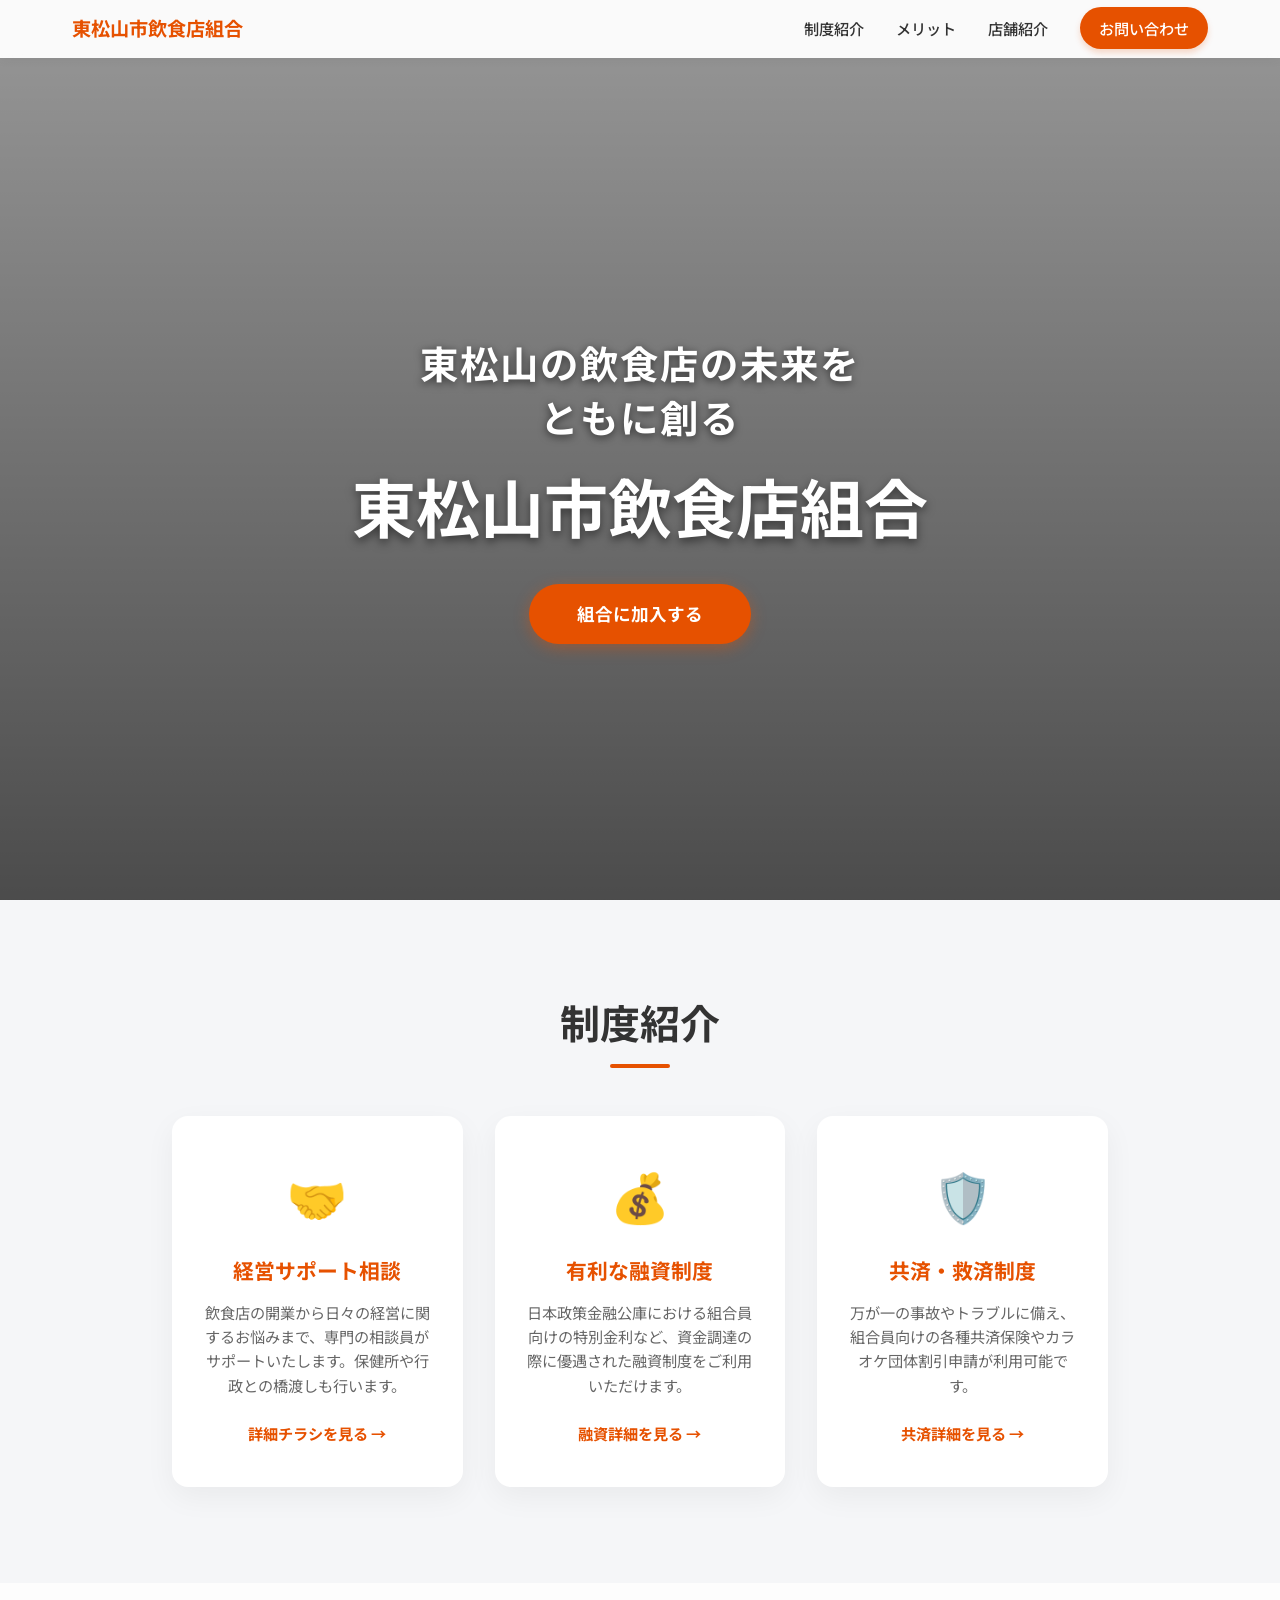
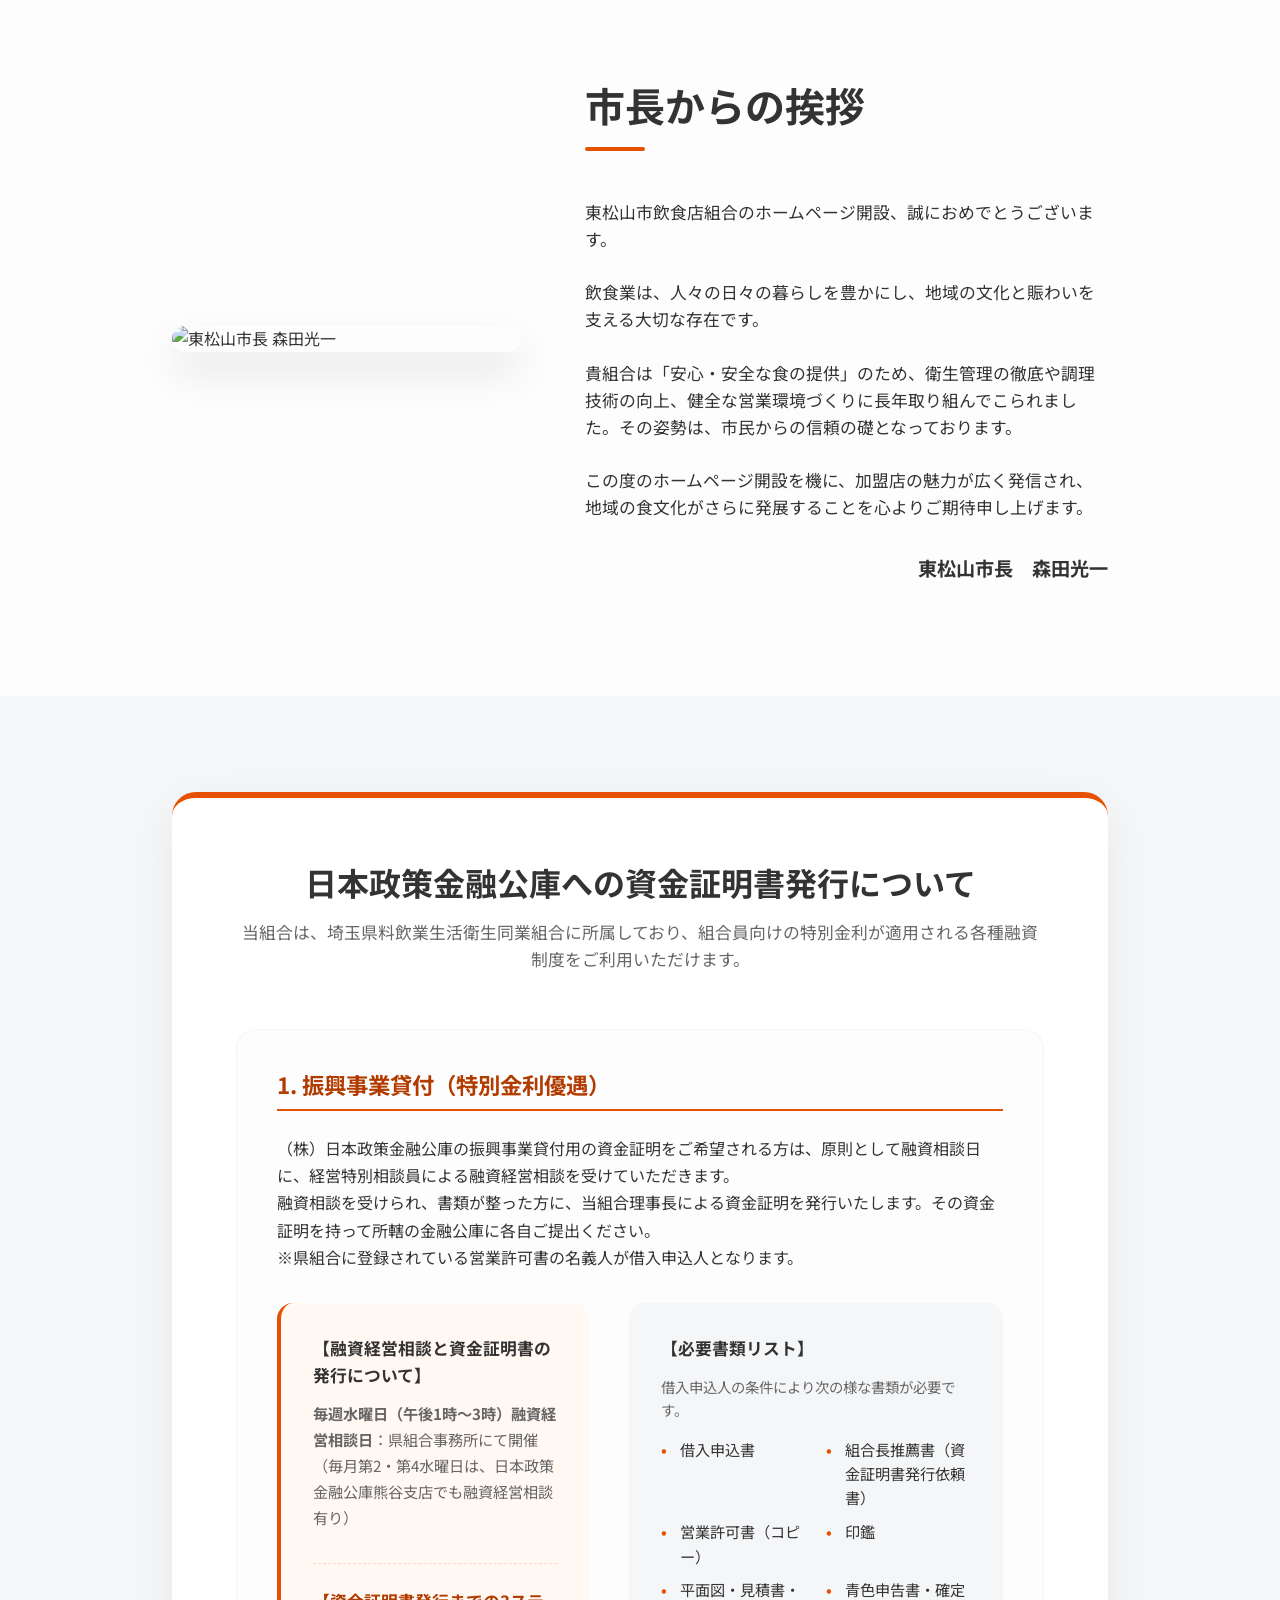
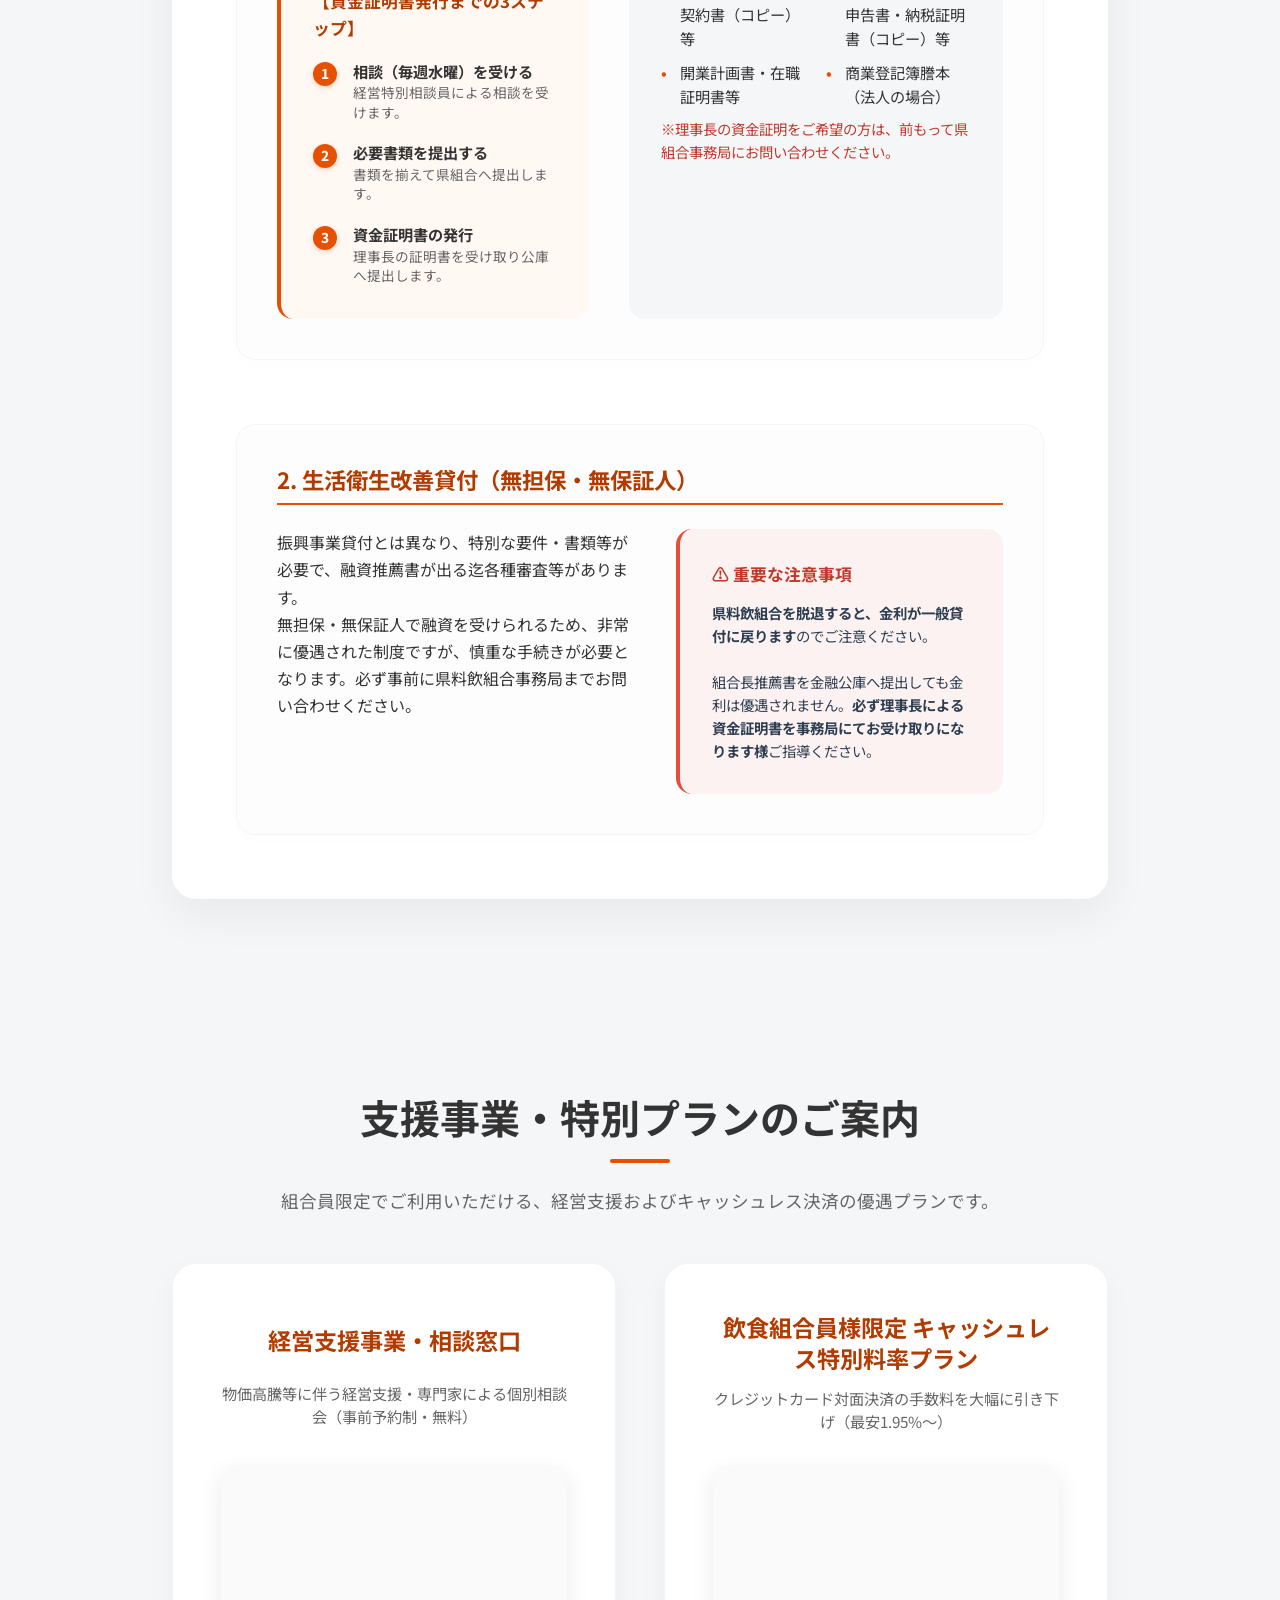
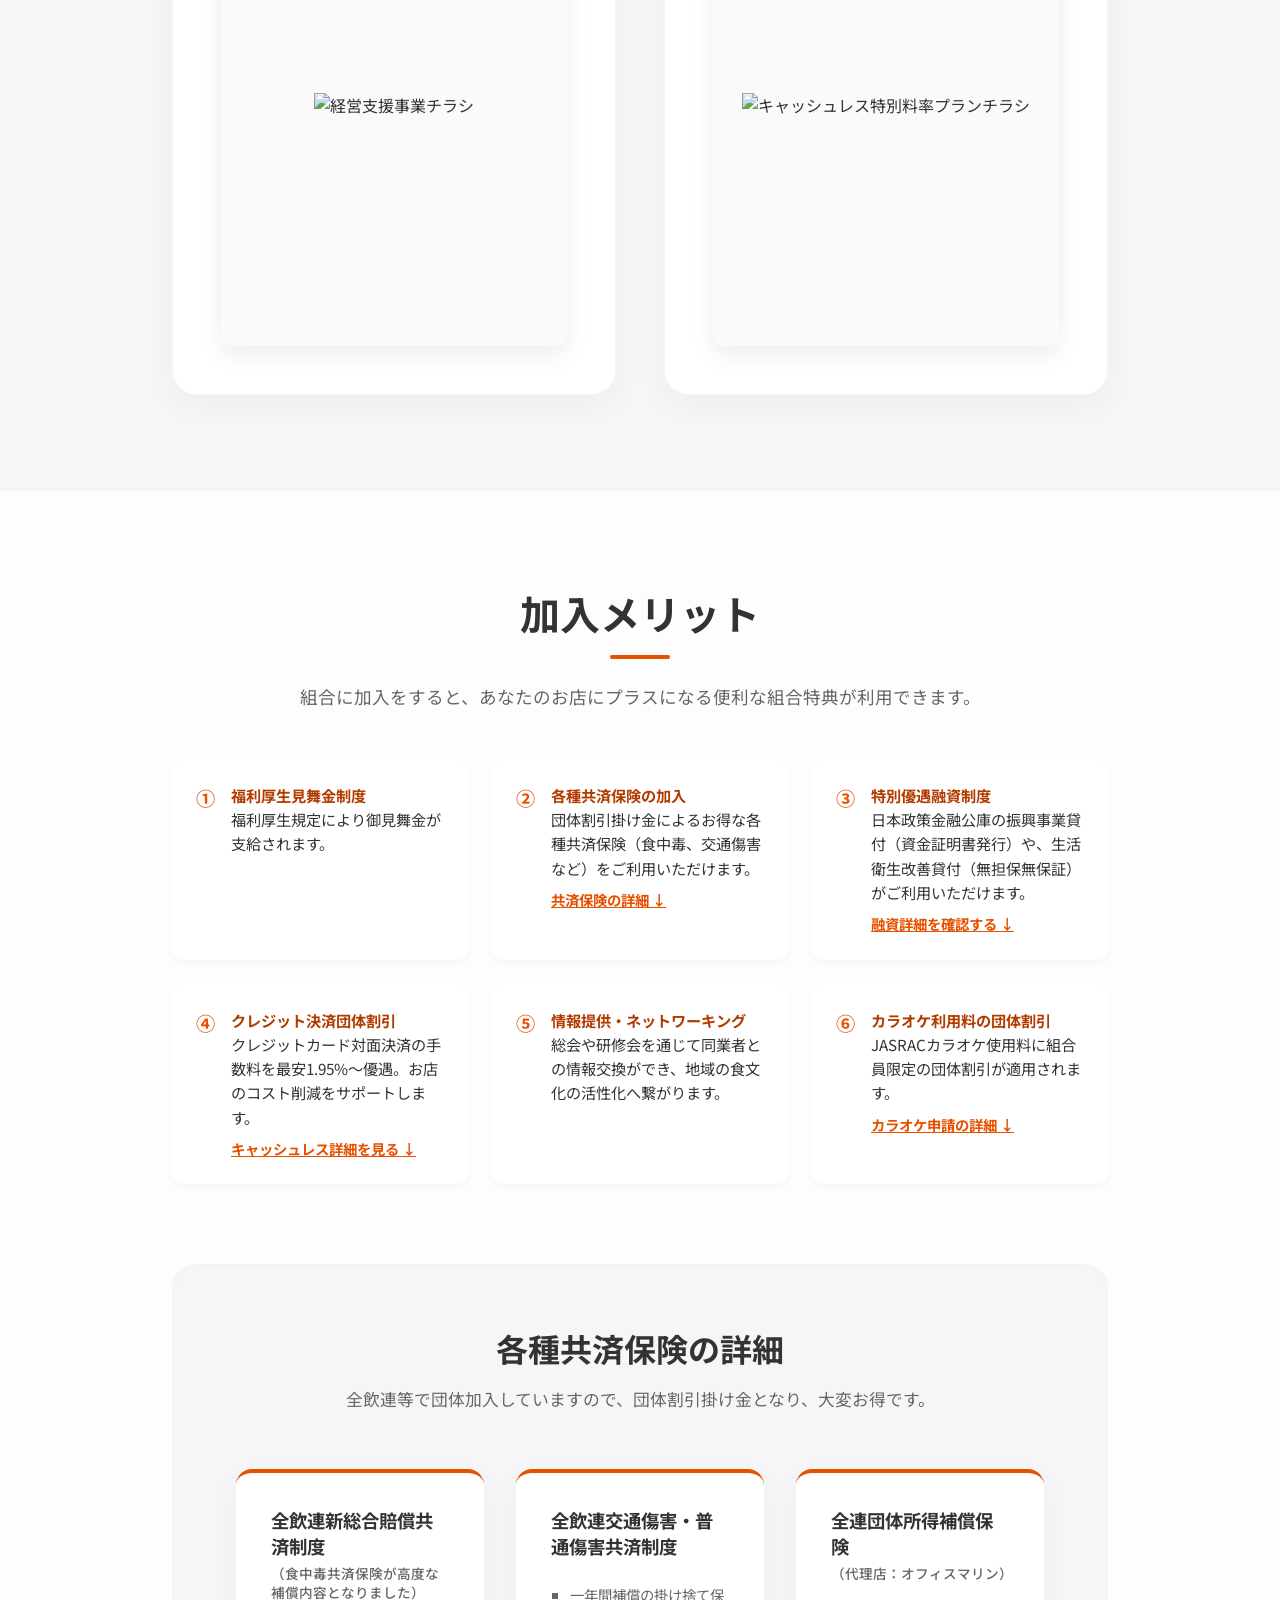
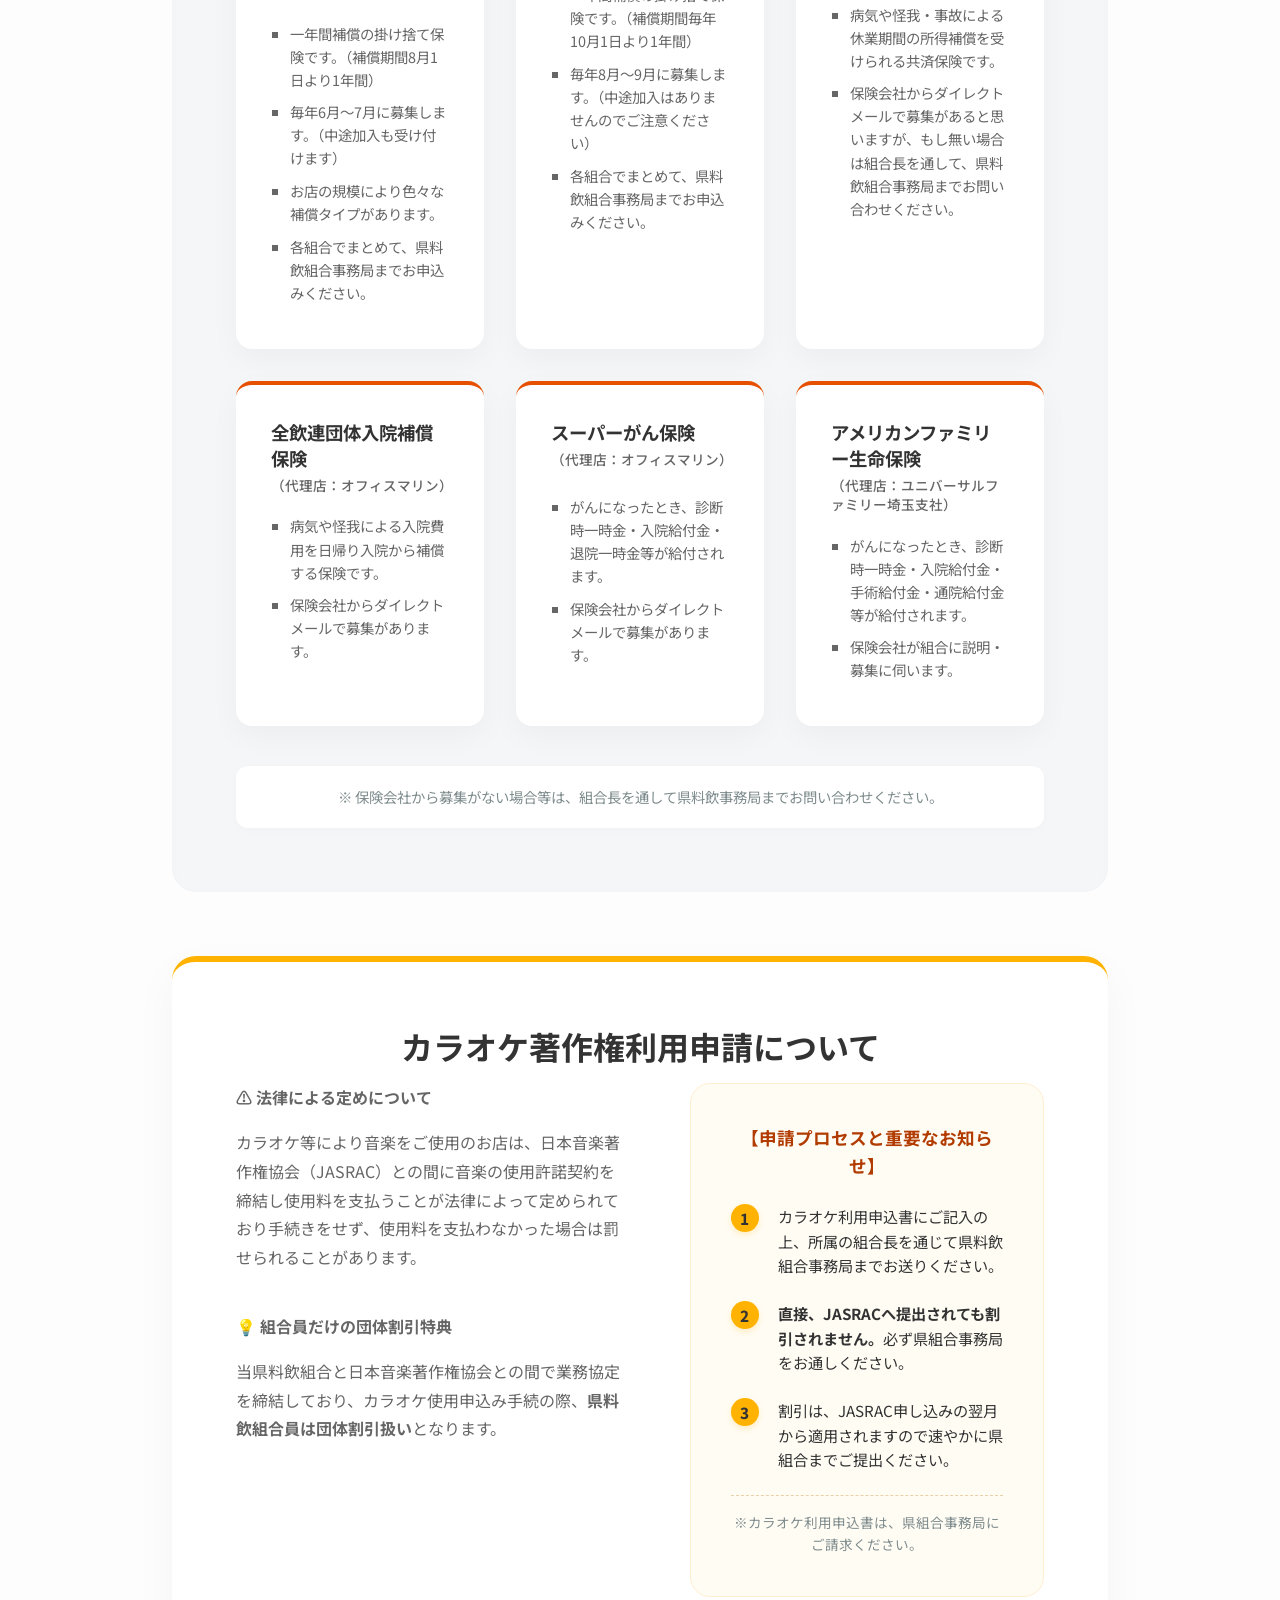
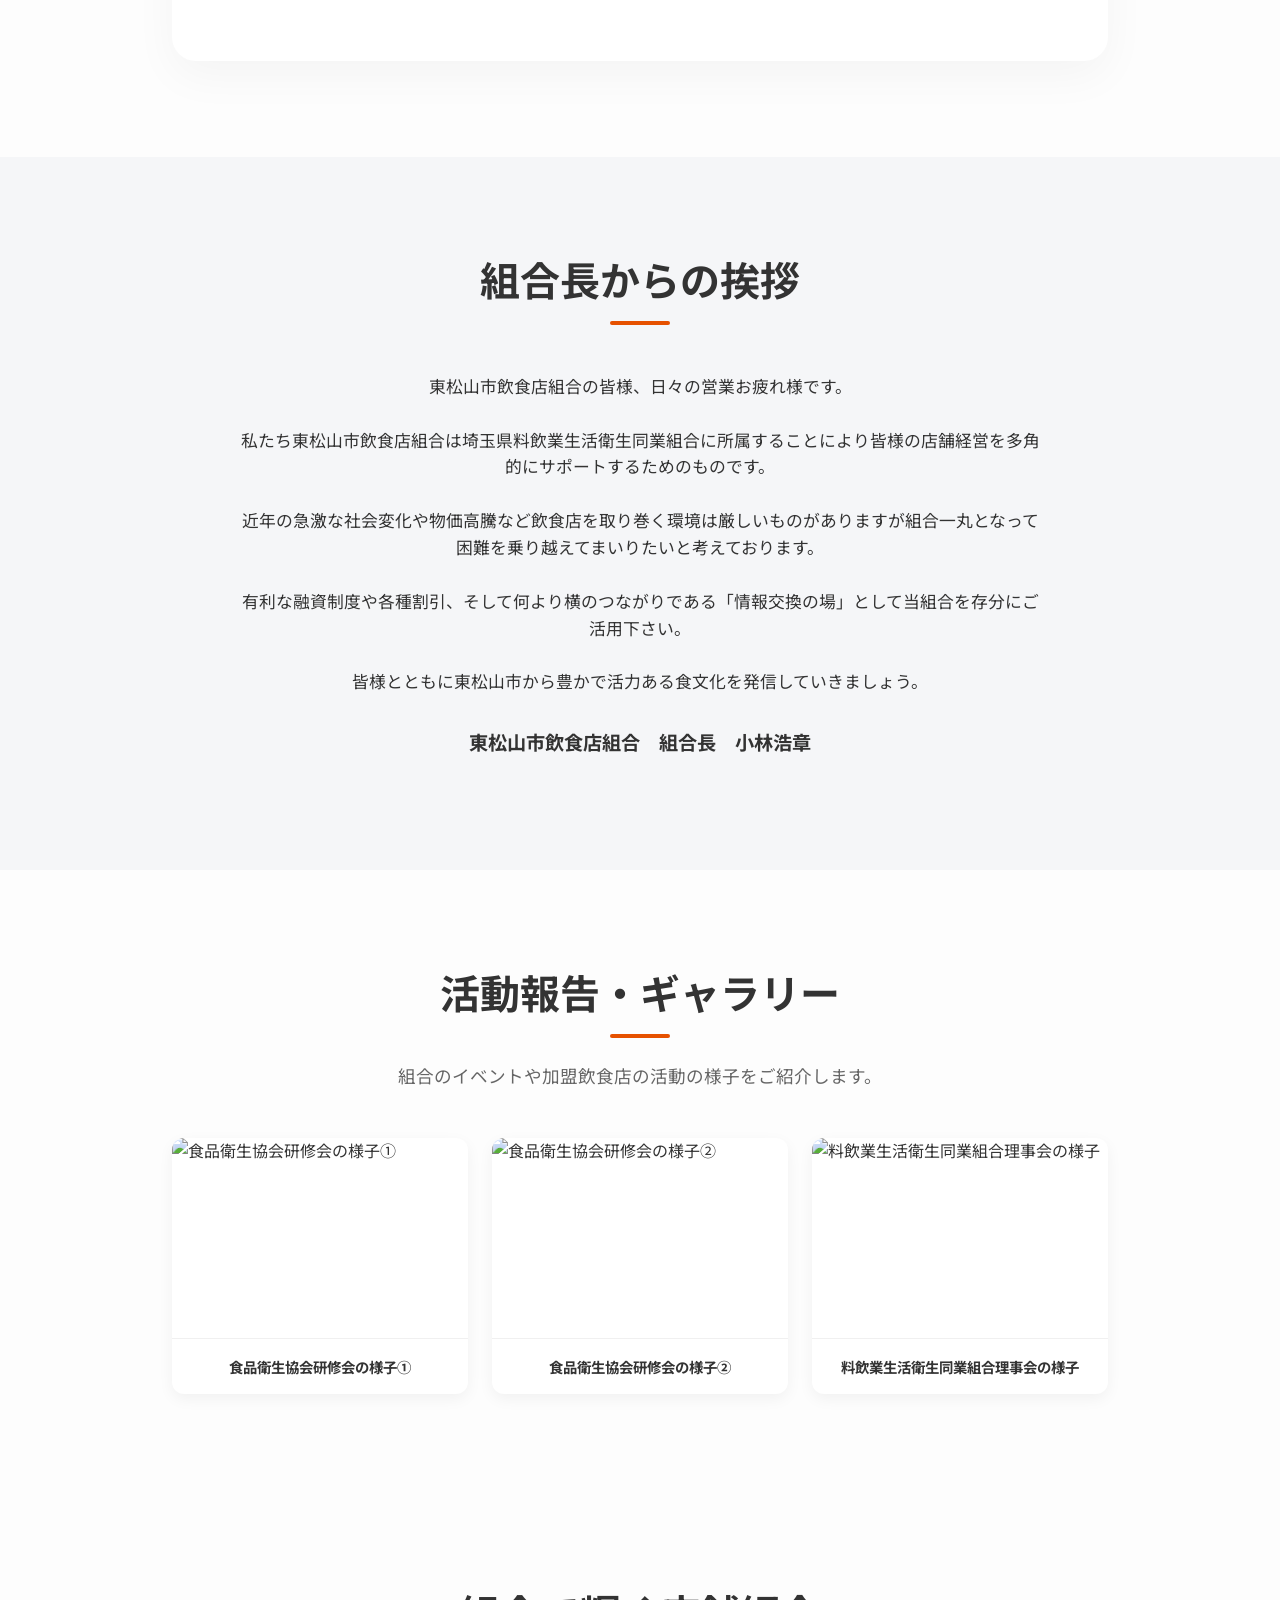
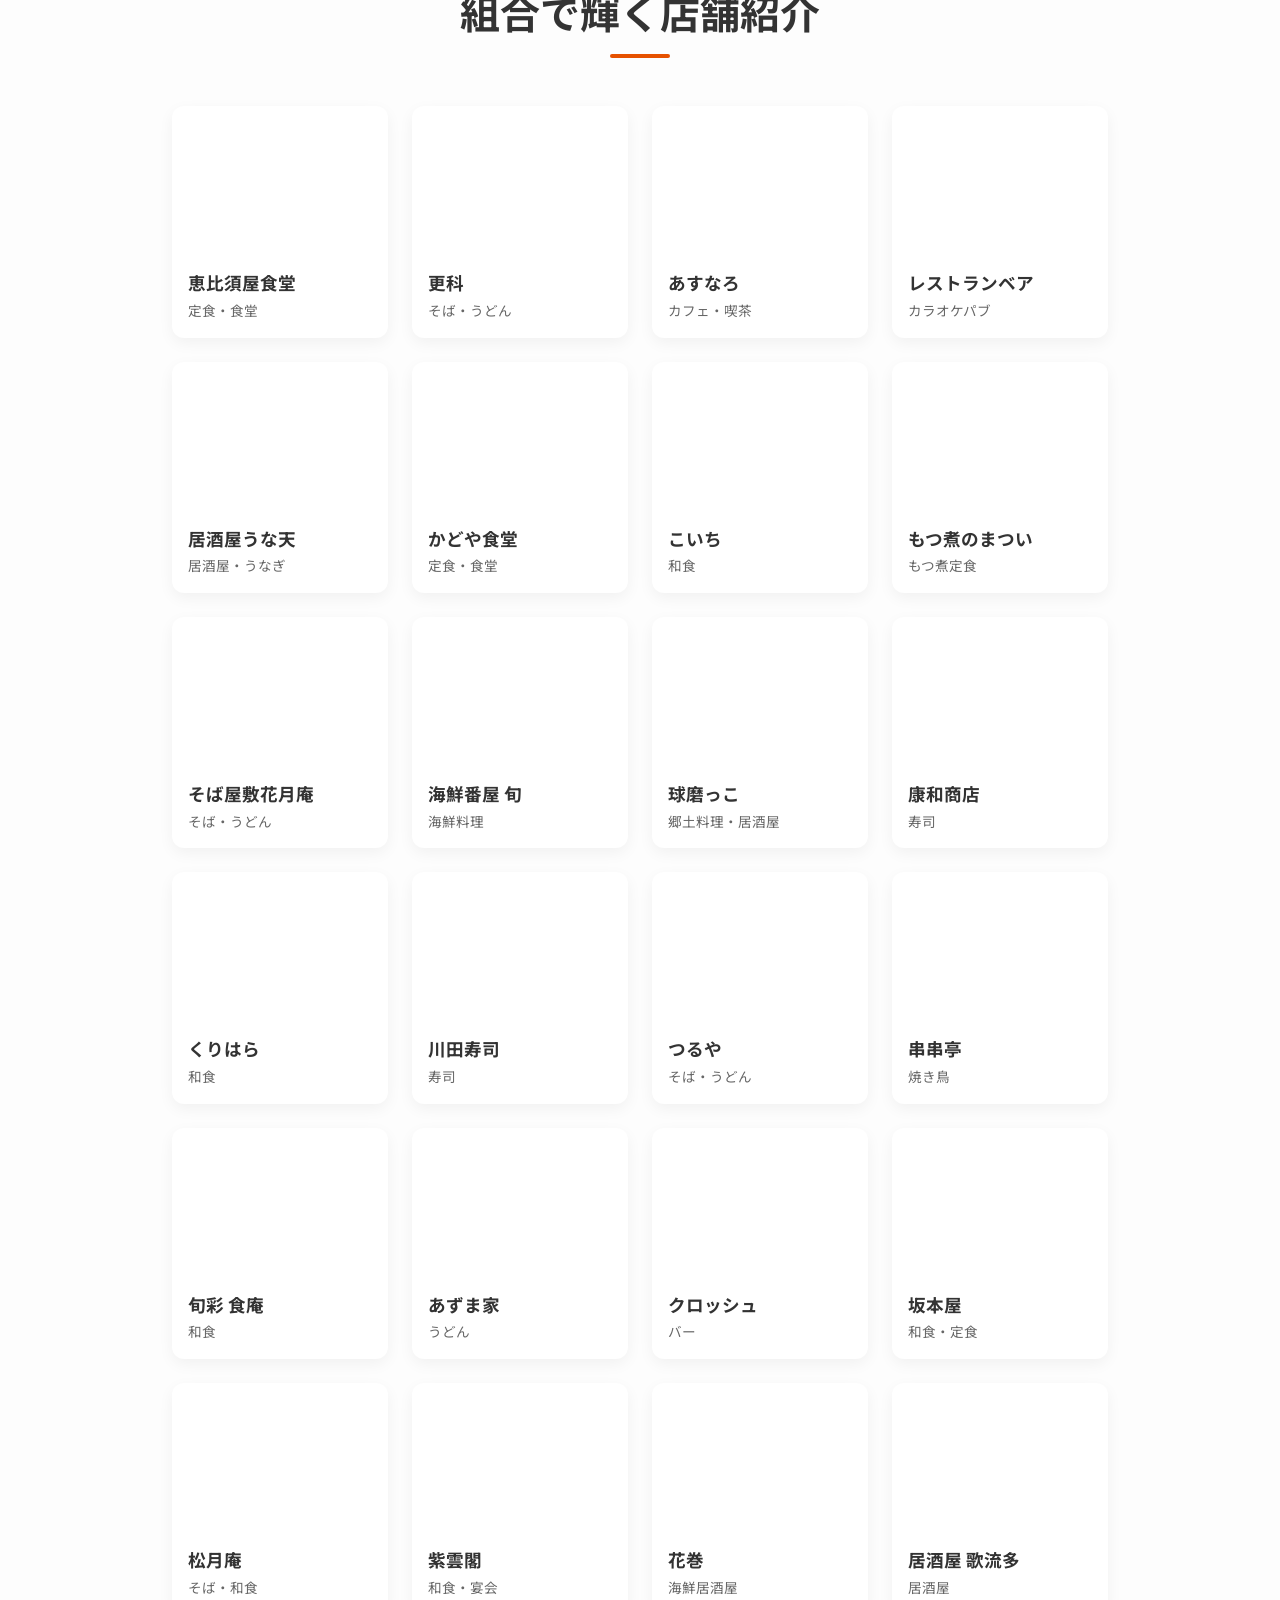
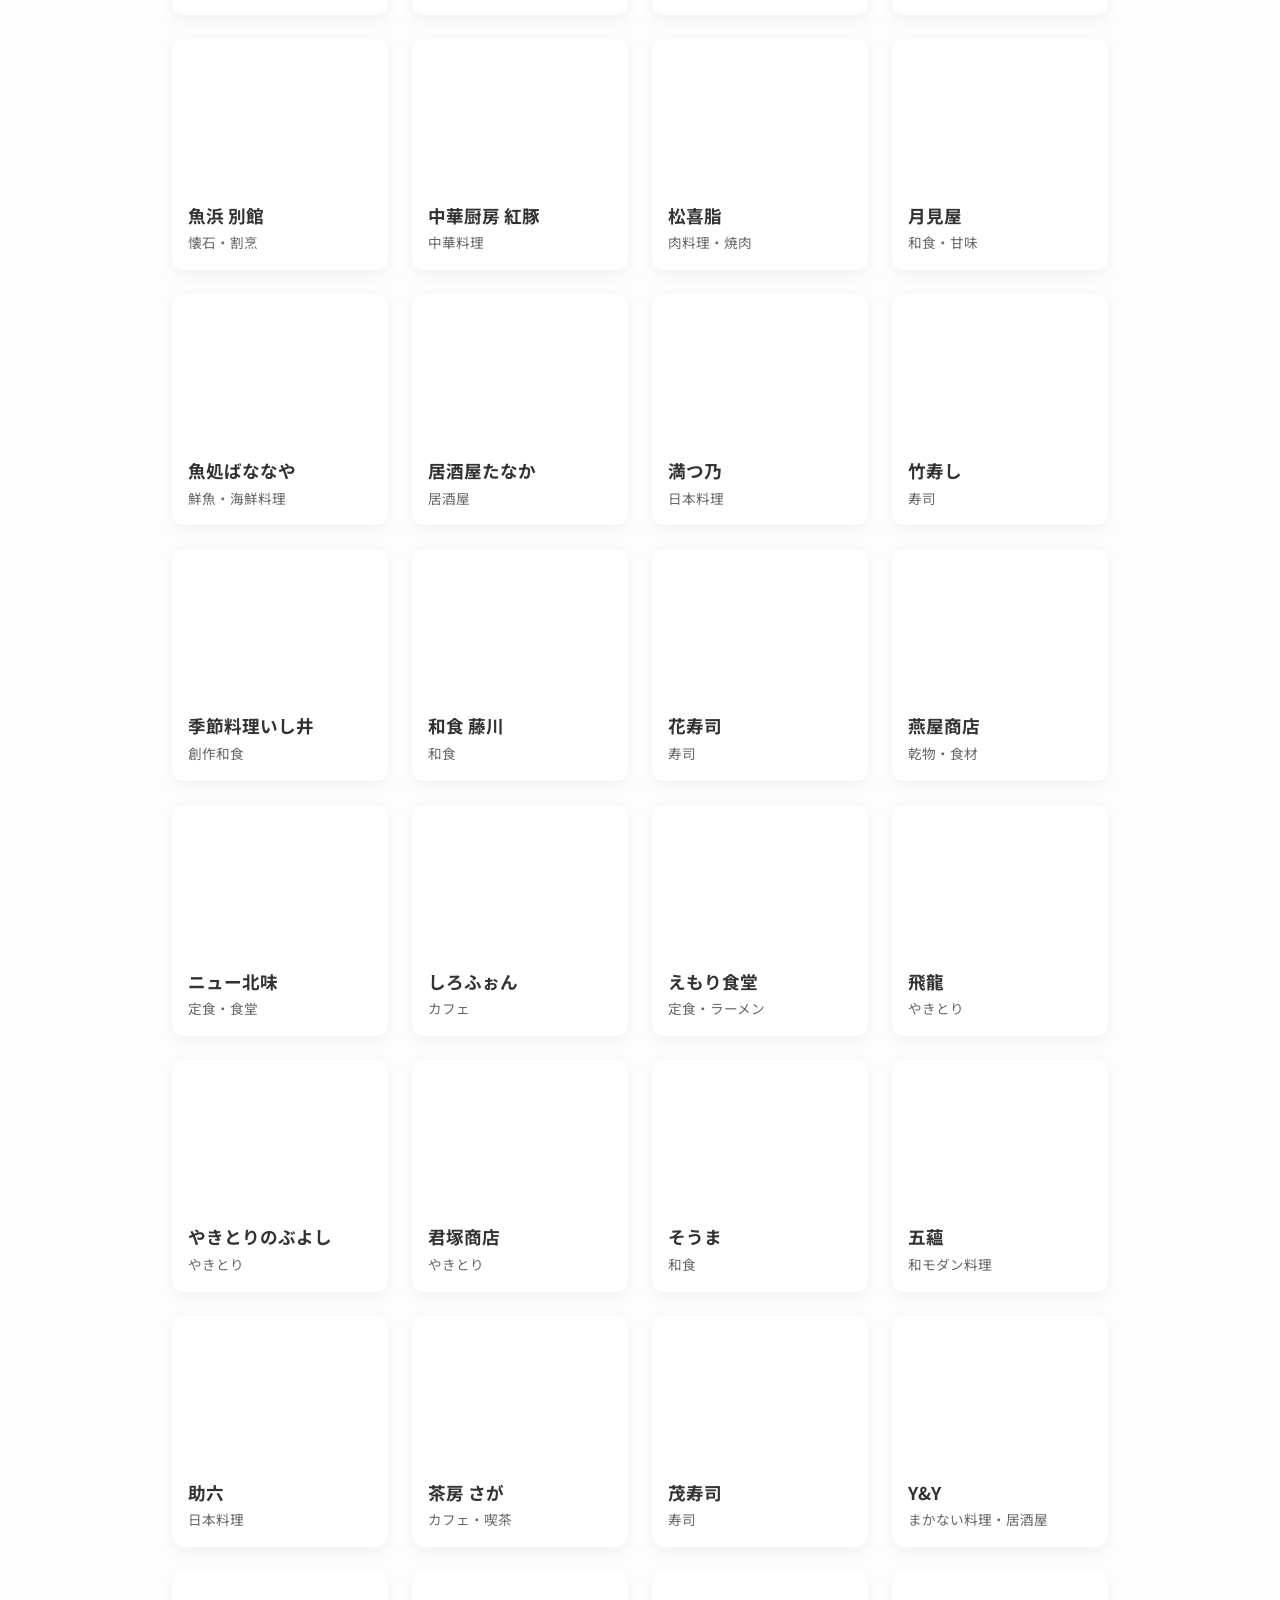
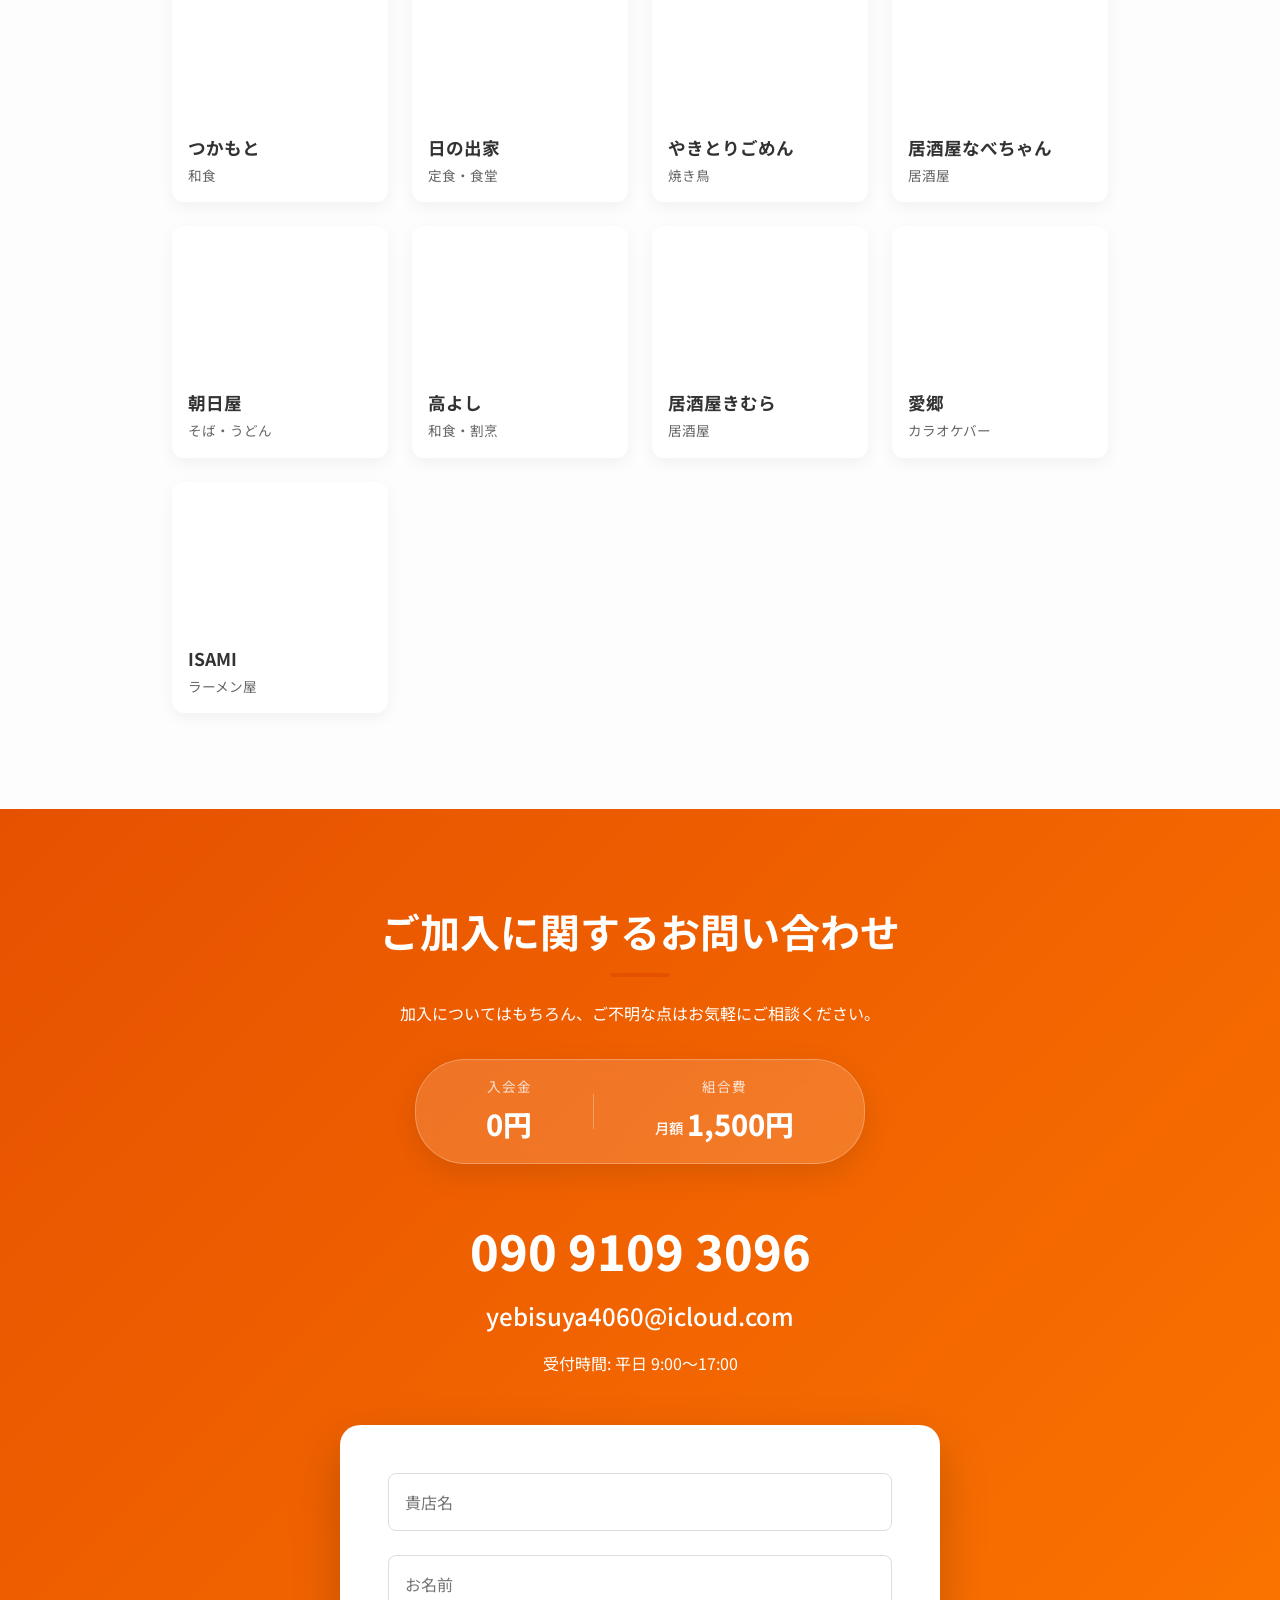
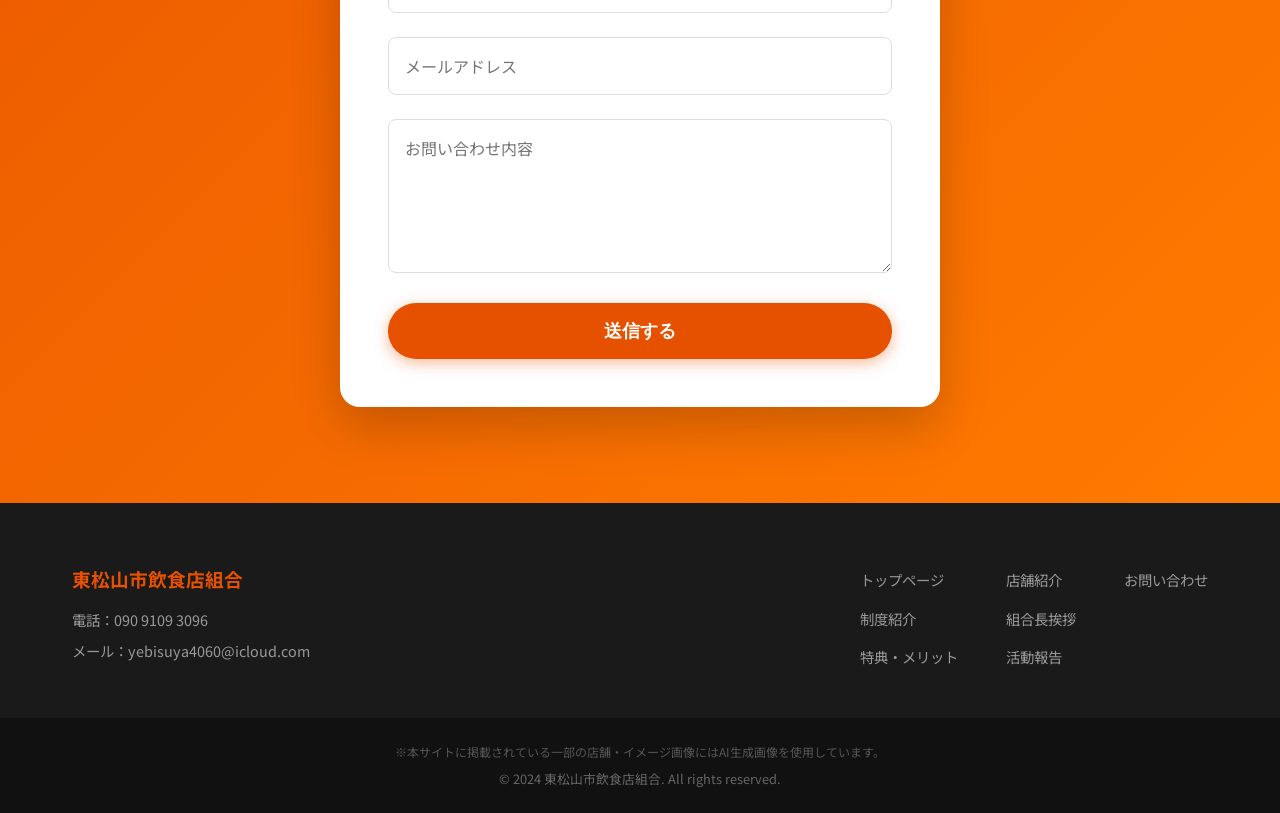
==== index.html @ 27497cc9 "Add files via upload" ====
<!DOCTYPE html>
<html lang="ja">

<head>
    <meta charset="UTF-8">
    <meta name="viewport" content="width=device-width, initial-scale=1.0">
    <title>東松山市飲食店組合 | 飲食店をサポート</title>
    <meta name="description" content="東松山市内の飲食店開業から経営サポートまで、充実した制度とメリットであなたのお店をバックアップする「東松山市飲食店組合」の公式案内ページです。">
    <!-- Google Fonts -->
    <link rel="preconnect" href="https://fonts.googleapis.com">
    <link rel="preconnect" href="https://fonts.gstatic.com" crossorigin>
    <link
        href="https://fonts.googleapis.com/css2?family=Inter:wght@400;500;600&family=Noto+Sans+JP:wght@400;500;700&display=swap"
        rel="stylesheet">
    <link rel="stylesheet" href="style.css">
</head>

<body>
    <!-- ヘッダー / 目次 -->
    <header class="global-header">
        <div class="header-inner">
            <h1 class="logo">東松山市飲食店組合</h1>
            <nav class="global-nav">
                <ul>
                    <li><a href="#system">制度紹介</a></li>
                    <li><a href="#merit">メリット</a></li>
                    <li><a href="#shops">店舗紹介</a></li>
                    <li><a href="#contact" class="btn-nav">お問い合わせ</a></li>
                </ul>
            </nav>
            <div class="hamburger">
                <span></span><span></span><span></span>
            </div>
        </div>
    </header>

    <main>
        <!-- ヒーローセクション -->
        <section id="hero" class="hero fade-in-section">
            <!-- ヒーロー画像 (AI生成) -->
            <div class="hero-bg" style="background-image: url('assets/hero_restaurant.png');"></div>
            <div class="hero-content">
                <p class="hero-subtext">東松山の飲食店の未来を<br>ともに創る</p>
                <h2 class="hero-title">東松山市飲食店組合</h2>
                <a href="#contact" class="btn-primary">組合に加入する</a>
            </div>
        </section>
        <section id="system" class="section bg-light fade-in-section">
            <div class="section-inner">
                <h2 class="section-title">制度紹介</h2>
                <div class="system-grid">
                    <div class="system-card">
                        <div class="card-icon">🤝</div>
                        <h3>経営サポート相談</h3>
                        <p>飲食店の開業から日々の経営に関するお悩みまで、専門の相談員がサポートいたします。保健所や行政との橋渡しも行います。</p>
                        <a href="#blue001" class="btn-card-link">詳細チラシを見る &rarr;</a>
                    </div>
                    <div class="system-card">
                        <div class="card-icon">💰</div>
                        <h3>有利な融資制度</h3>
                        <p>日本政策金融公庫における組合員向けの特別金利など、資金調達の際に優遇された融資制度をご利用いただけます。</p>
                        <a href="#financing-detail" class="btn-card-link">融資詳細を見る &rarr;</a>
                    </div>
                    <div class="system-card">
                        <div class="card-icon">🛡️</div>
                        <h3>共済・救済制度</h3>
                        <p>万が一の事故やトラブルに備え、組合員向けの各種共済保険やカラオケ団体割引申請が利用可能です。</p>
                        <a href="#insurance-karaoke-detail" class="btn-card-link">共済詳細を見る &rarr;</a>
                    </div>
                </div>
            </div>
        </section>

        <!-- 市長からの挨拶 -->
        <section id="mayor-greeting" class="section fade-in-section">
            <div class="section-inner greeting-flex">
                <div class="greeting-image">
                    <img src="assets/morita001.png" alt="東松山市長 森田光一" />
                </div>
                <div class="greeting-content">
                    <h2 class="section-title left-align">市長からの挨拶</h2>
                    <p>東松山市飲食店組合のホームページ開設、誠におめでとうございます。<br><br>
                    飲食業は、人々の日々の暮らしを豊かにし、地域の文化と賑わいを支える大切な存在です。<br><br>
                    貴組合は「安心・安全な食の提供」のため、衛生管理の徹底や調理技術の向上、健全な営業環境づくりに長年取り組んでこられました。その姿勢は、市民からの信頼の礎となっております。<br><br>
                    この度のホームページ開設を機に、加盟店の魅力が広く発信され、地域の食文化がさらに発展することを心よりご期待申し上げます。</p>
                    <p class="sign">東松山市長　森田光一</p>
                </div>
            </div>
        </section>

        <!-- 詳細な融資制度のご案内 -->
        <section id="financing" class="section bg-light fade-in-section">
            <div class="section-inner">
                <div id="financing-detail" class="financing-detail-box" style="margin-top: 0;">
                    <h3 class="financing-title">日本政策金融公庫への資金証明書発行について</h3>
                    <p class="financing-intro">当組合は、埼玉県料飲業生活衛生同業組合に所属しており、組合員向けの特別金利が適用される各種融資制度をご利用いただけます。</p>
                    
                    <div class="financing-vertical-stack">
                        <!-- 1. 振興事業貸付 -->
                        <div class="financing-section-block">
                            <h4>1. 振興事業貸付（特別金利優遇）</h4>
                            <p class="block-desc">（株）日本政策金融公庫の振興事業貸付用の資金証明をご希望される方は、原則として融資相談日に、経営特別相談員による融資経営相談を受けていただきます。<br>
                            融資相談を受けられ、書類が整った方に、当組合理事長による資金証明を発行いたします。その資金証明を持って所轄の金融公庫に各自ご提出ください。<br>
                            ※県組合に登録されている営業許可書の名義人が借入申込人となります。</p>
                            
                            <div class="financing-sub-grid">
                                <div class="consultation-info">
                                    <h5>【融資経営相談と資金証明書の発行について】</h5>
                                    <p><strong>毎週水曜日（午後1時～3時）融資経営相談日</strong>：県組合事務所にて開催<br>
                                    （毎月第2・第4水曜日は、日本政策金融公庫熊谷支店でも融資経営相談有り）</p>
                                    
                                    <div class="timeline-steps">
                                        <h5>【資金証明書発行までの3ステップ】</h5>
                                        <div class="timeline-item">
                                            <span class="timeline-num">1</span>
                                            <div class="timeline-text">
                                                <p><strong>相談（毎週水曜）を受ける</strong></p>
                                                <p class="timeline-desc">経営特別相談員による相談を受けます。</p>
                                            </div>
                                        </div>
                                        <div class="timeline-item">
                                            <span class="timeline-num">2</span>
                                            <div class="timeline-text">
                                                <p><strong>必要書類を提出する</strong></p>
                                                <p class="timeline-desc">書類を揃えて県組合へ提出します。</p>
                                            </div>
                                        </div>
                                        <div class="timeline-item">
                                            <span class="timeline-num">3</span>
                                            <div class="timeline-text">
                                                <p><strong>資金証明書の発行</strong></p>
                                                <p class="timeline-desc">理事長の証明書を受け取り公庫へ提出します。</p>
                                            </div>
                                        </div>
                                    </div>
                                </div>
                                
                                <div class="docs-list">
                                    <h5>【必要書類リスト】</h5>
                                    <p class="docs-sub">借入申込人の条件により次の様な書類が必要です。</p>
                                    <ul>
                                        <li>借入申込書</li>
                                        <li>組合長推薦書（資金証明書発行依頼書）</li>
                                        <li>営業許可書（コピー）</li>
                                        <li>印鑑</li>
                                        <li>平面図・見積書・契約書（コピー）等</li>
                                        <li>青色申告書・確定申告書・納税証明書（コピー）等</li>
                                        <li>開業計画書・在職証明書等</li>
                                        <li>商業登記簿謄本（法人の場合）</li>
                                    </ul>
                                    <p class="docs-note">※理事長の資金証明をご希望の方は、前もって県組合事務局にお問い合わせください。</p>
                                </div>
                            </div>
                        </div>
                        
                        <!-- 2. 生活衛生改善貸付 -->
                        <div class="financing-section-block">
                            <h4>2. 生活衛生改善貸付（無担保・無保証人）</h4>
                            <div class="financing-sub-grid-2">
                                <div class="financing-desc-block">
                                    <p class="block-desc">振興事業貸付とは異なり、特別な要件・書類等が必要で、融資推薦書が出る迄各種審査等があります。<br>
                                    無担保・無保証人で融資を受けられるため、非常に優遇された制度ですが、慎重な手続きが必要となります。必ず事前に県料飲組合事務局までお問い合わせください。</p>
                                </div>
                                
                                <div class="warning-box">
                                    <h5>⚠️ 重要な注意事項</h5>
                                    <p><strong>県料飲組合を脱退すると、金利が一般貸付に戻ります</strong>のでご注意ください。<br><br>
                                    組合長推薦書を金融公庫へ提出しても金利は優遇されません。<strong>必ず理事長による資金証明書を事務局にてお受け取りになります様</strong>ご指導ください。</p>
                                </div>
                            </div>
                        </div>
                    </div>
                </div>
            </div>
        </section>

        <!-- 特設案内チラシ -->
        <section id="flyers" class="section bg-light fade-in-section">
            <div class="section-inner">
                <h2 class="section-title">支援事業・特別プランのご案内</h2>
                <p class="section-desc">組合員限定でご利用いただける、経営支援およびキャッシュレス決済の優遇プランです。</p>
                
                <div class="flyers-grid">
                    <div id="blue001" class="flyer-card">
                        <h3>経営支援事業・相談窓口</h3>
                        <p class="flyer-sub">物価高騰等に伴う経営支援・専門家による個別相談会（事前予約制・無料）</p>
                        <div class="flyer-img-wrap">
                            <img src="assets/blue001.jpg" alt="経営支援事業チラシ">
                        </div>
                    </div>
                    
                    <div id="blue002" class="flyer-card">
                        <h3>飲食組合員様限定 キャッシュレス特別料率プラン</h3>
                        <p class="flyer-sub">クレジットカード対面決済の手数料を大幅に引き下げ（最安1.95%〜）</p>
                        <div class="flyer-img-wrap">
                            <img src="assets/blue002.jpg" alt="キャッシュレス特別料率プランチラシ">
                        </div>
                    </div>
                </div>
            </div>
        </section>

        <!-- 加入メリット -->
        <section id="merit" class="section fade-in-section">
            <div class="section-inner">
                <h2 class="section-title white-bg">加入メリット</h2>
                <p class="section-desc">組合に加入をすると、あなたのお店にプラスになる便利な組合特典が利用できます。</p>

                <div class="welfare-list">
                    <div class="welfare-item">
                        <span class="welfare-num">①</span>
                        <p><strong>福利厚生見舞金制度</strong><br>福利厚生規定により御見舞金が支給されます。</p>
                    </div>
                    <div class="welfare-item">
                        <span class="welfare-num">②</span>
                        <p><strong>各種共済保険の加入</strong><br>団体割引掛け金によるお得な各種共済保険（食中毒、交通傷害など）をご利用いただけます。<br>
                        <a href="#insurance-karaoke-detail" class="btn-text-link">共済保険の詳細 &darr;</a></p>
                    </div>
                    <div class="welfare-item">
                        <span class="welfare-num">③</span>
                        <p><strong>特別優遇融資制度</strong><br>日本政策金融公庫の振興事業貸付（資金証明書発行）や、生活衛生改善貸付（無担保無保証）がご利用いただけます。<br><a href="#financing-detail" class="btn-text-link">融資詳細を確認する &darr;</a></p>
                    </div>
                    <div class="welfare-item">
                        <span class="welfare-num">④</span>
                        <p><strong>クレジット決済団体割引</strong><br>クレジットカード対面決済の手数料を最安1.95%〜優遇。お店のコスト削減をサポートします。<br><a href="#blue002" class="btn-text-link">キャッシュレス詳細を見る &darr;</a></p>
                    </div>
                    <div class="welfare-item">
                        <span class="welfare-num">⑤</span>
                        <p><strong>情報提供・ネットワーキング</strong><br>総会や研修会を通じて同業者との情報交換ができ、地域の食文化の活性化へ繋がります。</p>
                    </div>
                    <div class="welfare-item">
                        <span class="welfare-num">⑥</span>
                        <p><strong>カラオケ利用料の団体割引</strong><br>JASRACカラオケ使用料に組合員限定の団体割引が適用されます。<br>
                        <a href="#karaoke-detail" class="btn-text-link">カラオケ申請の詳細 &darr;</a></p>
                    </div>
                </div>

                <!-- 共済保険の詳細 -->
                <div id="insurance-karaoke-detail" class="insurance-detail-box">
                    <h3 class="detail-title">各種共済保険の詳細</h3>
                    <p class="detail-intro">全飲連等で団体加入していますので、団体割引掛け金となり、大変お得です。</p>
                    
                    <div class="insurance-grid-3">
                        <div class="insurance-card">
                            <h5>全飲連新総合賠償共済制度<br><span class="sub-title">（食中毒共済保険が高度な補償内容となりました）</span></h5>
                            <ul>
                                <li>一年間補償の掛け捨て保険です。（補償期間8月1日より1年間）</li>
                                <li>毎年6月～7月に募集します。（中途加入も受け付けます）</li>
                                <li>お店の規模により色々な補償タイプがあります。</li>
                                <li>各組合でまとめて、県料飲組合事務局までお申込みください。</li>
                            </ul>
                        </div>
                        
                        <div class="insurance-card">
                            <h5>全飲連交通傷害・普通傷害共済制度</h5>
                            <ul>
                                <li>一年間補償の掛け捨て保険です。（補償期間毎年10月1日より1年間）</li>
                                <li>毎年8月～9月に募集します。（中途加入はありませんのでご注意ください）</li>
                                <li>各組合でまとめて、県料飲組合事務局までお申込みください。</li>
                            </ul>
                        </div>

                        <div class="insurance-card">
                            <h5>全連団体所得補償保険<br><span class="sub-title">（代理店：オフィスマリン）</span></h5>
                            <ul>
                                <li>病気や怪我・事故による休業期間の所得補償を受けられる共済保険です。</li>
                                <li>保険会社からダイレクトメールで募集があると思いますが、もし無い場合は組合長を通して、県料飲組合事務局までお問い合わせください。</li>
                            </ul>
                        </div>

                        <div class="insurance-card">
                            <h5>全飲連団体入院補償保険<br><span class="sub-title">（代理店：オフィスマリン）</span></h5>
                            <ul>
                                <li>病気や怪我による入院費用を日帰り入院から補償する保険です。</li>
                                <li>保険会社からダイレクトメールで募集があります。</li>
                            </ul>
                        </div>

                        <div class="insurance-card">
                            <h5>スーパーがん保険<br><span class="sub-title">（代理店：オフィスマリン）</span></h5>
                            <ul>
                                <li>がんになったとき、診断時一時金・入院給付金・退院一時金等が給付されます。</li>
                                <li>保険会社からダイレクトメールで募集があります。</li>
                            </ul>
                        </div>

                        <div class="insurance-card">
                            <h5>アメリカンファミリー生命保険<br><span class="sub-title">（代理店：ユニバーサルファミリー埼玉支社）</span></h5>
                            <ul>
                                <li>がんになったとき、診断時一時金・入院給付金・手術給付金・通院給付金等が給付されます。</li>
                                <li>保険会社が組合に説明・募集に伺います。</li>
                            </ul>
                        </div>
                    </div>
                    <p class="insurance-note">※ 保険会社から募集がない場合等は、組合長を通して県料飲事務局までお問い合わせください。</p>
                </div>

                <!-- カラオケ著作権利用申請の詳細 -->
                <div id="karaoke-detail" class="karaoke-detail-box">
                    <h3 class="detail-title">カラオケ著作権利用申請について</h3>
                    
                    <div class="karaoke-content-block">
                        <div class="karaoke-text-section">
                            <p class="karaoke-alert-text">⚠️ 法律による定めについて</p>
                            <p>カラオケ等により音楽をご使用のお店は、日本音楽著作権協会（JASRAC）との間に音楽の使用許諾契約を締結し使用料を支払うことが法律によって定められており手続きをせず、使用料を支払わなかった場合は罰せられることがあります。</p>
                            
                            <p class="karaoke-highlight-text">💡 組合員だけの団体割引特典</p>
                            <p>当県料飲組合と日本音楽著作権協会との間で業務協定を締結しており、カラオケ使用申込み手続の際、<strong>県料飲組合員は団体割引扱い</strong>となります。</p>
                        </div>
                        
                        <div class="karaoke-process-section">
                            <h5>【申請プロセスと重要なお知らせ】</h5>
                            <ul class="process-steps">
                                <li>
                                    <span class="step-num">1</span>
                                    <p>カラオケ利用申込書にご記入の上、所属の組合長を通じて県料飲組合事務局までお送りください。</p>
                                </li>
                                <li>
                                    <span class="step-num">2</span>
                                    <p><strong>直接、JASRACへ提出されても割引されません。</strong>必ず県組合事務局をお通しください。</p>
                                </li>
                                <li>
                                    <span class="step-num">3</span>
                                    <p>割引は、JASRAC申し込みの翌月から適用されますので速やかに県組合までご提出ください。</p>
                                </li>
                            </ul>
                            <p class="karaoke-note">※カラオケ利用申込書は、県組合事務局にご請求ください。</p>
                        </div>
                    </div>
                </div>
            </div>
        </section>

        <!-- 組合長挨拶 -->
        <section id="greeting" class="section bg-light fade-in-section">
            <div class="section-inner">
                <div class="greeting-content full-width">
                    <h2 class="section-title">組合長からの挨拶</h2>
                    <p>東松山市飲食店組合の皆様、日々の営業お疲れ様です。<br><br>
                    私たち東松山市飲食店組合は埼玉県料飲業生活衛生同業組合に所属することにより皆様の店舗経営を多角的にサポートするためのものです。<br><br>
                    近年の急激な社会変化や物価高騰など飲食店を取り巻く環境は厳しいものがありますが組合一丸となって困難を乗り越えてまいりたいと考えております。<br><br>
                    有利な融資制度や各種割引、そして何より横のつながりである「情報交換の場」として当組合を存分にご活用下さい。<br><br>
                    皆様とともに東松山市から豊かで活力ある食文化を発信していきましょう。</p>
                    <p class="sign">東松山市飲食店組合　組合長　小林浩章</p>
                </div>
            </div>
        </section>

        <!-- 活動報告・ギャラリー -->
        <section id="sns" class="section fade-in-section">
            <div class="section-inner">
                <h2 class="section-title">活動報告・ギャラリー</h2>
                <p class="section-desc">組合のイベントや加盟飲食店の活動の様子をご紹介します。</p>
                <div class="sns-grid gallery-grid-3">
                    <div class="sns-item gallery-card">
                        <img src="assets/gallery001.jpg" alt="食品衛生協会研修会の様子①">
                        <div class="gallery-caption">食品衛生協会研修会の様子①</div>
                    </div>
                    <div class="sns-item gallery-card">
                        <img src="assets/gallery002.jpg" alt="食品衛生協会研修会の様子②">
                        <div class="gallery-caption">食品衛生協会研修会の様子②</div>
                    </div>
                    <div class="sns-item gallery-card">
                        <img src="assets/gallery003.jpg" alt="料飲業生活衛生同業組合理事会の様子">
                        <div class="gallery-caption">料飲業生活衛生同業組合理事会の様子</div>
                    </div>
                </div>
            </div>
        </section>

        <!-- 店舗紹介 -->
        <section id="shops" class="section bg-pattern fade-in-section">
            <div class="section-inner">
                <h2 class="section-title">組合で輝く店舗紹介</h2>
                <div class="shop-grid" id="shopGrid">
                    <!-- JavaScriptで動的に59店舗追加 -->
                </div>
            </div>
        </section>

        <!-- お問い合わせ -->
        <section id="contact" class="section contact-section fade-in-section">
            <div class="section-inner">
                <h2 class="section-title text-white">ご加入に関するお問い合わせ</h2>
                <p class="contact-desc">加入についてはもちろん、ご不明な点はお気軽にご相談ください。</p>
                
                <!-- 料金のご案内バッジ -->
                <div class="membership-fee-badge">
                    <div class="fee-item">
                        <span class="fee-label">入会金</span>
                        <span class="fee-value">0円</span>
                    </div>
                    <div class="fee-divider"></div>
                    <div class="fee-item">
                        <span class="fee-label">組合費</span>
                        <span class="fee-value"><span class="small-text">月額</span>1,500円</span>
                    </div>
                </div>

                <div class="contact-box">
                    <div class="contact-info">
                        <p class="tel">090 9109 3096</p>
                        <p class="email">yebisuya4060@icloud.com</p>
                        <p class="time">受付時間: 平日 9:00〜17:00</p>
                    </div>
                </div>
                <form class="contact-form">
                    <input type="text" placeholder="貴店名" required>
                    <input type="text" placeholder="お名前" required>
                    <input type="email" placeholder="メールアドレス" required>
                    <textarea placeholder="お問い合わせ内容" rows="5" required></textarea>
                    <button type="submit" class="btn-primary form-btn">送信する</button>
                </form>
            </div>
        </section>
    </main>

    <!-- フッター (小さな目次) -->
    <footer id="footer" class="global-footer">
        <div class="footer-inner">
            <div class="footer-info">
                <h3>東松山市飲食店組合</h3>
                <p>電話：090 9109 3096</p>
                <p>メール：yebisuya4060@icloud.com</p>
            </div>
            <div class="footer-nav">
                <ul>
                    <li><a href="#hero">トップページ</a></li>
                    <li><a href="#system">制度紹介</a></li>
                    <li><a href="#merit">特典・メリット</a></li>
                </ul>
                <ul>
                    <li><a href="#shops">店舗紹介</a></li>
                    <li><a href="#greeting">組合長挨拶</a></li>
                    <li><a href="#sns">活動報告</a></li>
                </ul>
                <ul>
                    <li><a href="#contact">お問い合わせ</a></li>
                </ul>
            </div>
        </div>
        <div class="footer-bottom">
            <p class="ai-notice">※本サイトに掲載されている一部の店舗・イメージ画像にはAI生成画像を使用しています。</p>
            <p>&copy; 2024 東松山市飲食店組合. All rights reserved.</p>
        </div>
    </footer>

    <script src="script.js"></script>
</body>

</html>
---- style.css ----
/* 変数とベース設定 */
:root {
    --color-primary: #e65100;
    --color-primary-dark: #b23c00;
    --color-secondary: #ffb300;
    --color-text: #333333;
    --color-text-light: #666666;
    --color-bg: #fdfdfd;
    --color-bg-alt: #f5f6f8;
    --color-white: #ffffff;
    --font-heading: 'Noto Sans JP', sans-serif;
    --font-body: 'Noto Sans JP', sans-serif;
    --transition: all 0.3s cubic-bezier(0.25, 0.8, 0.25, 1);
}

* {
    margin: 0;
    padding: 0;
    box-sizing: border-box;
}

html {
    scroll-behavior: smooth;
    font-size: 16px;
}

body {
    font-family: var(--font-body);
    color: var(--color-text);
    background-color: var(--color-bg);
    line-height: 1.6;
    overflow-x: hidden;
}

a {
    text-decoration: none;
    color: inherit;
}

ul {
    list-style: none;
}

/* タイポグラフィ */
h1, h2, h3, h4 {
    font-family: var(--font-heading);
    font-weight: 700;
    line-height: 1.3;
}

.section-title {
    font-size: 2.5rem;
    text-align: center;
    margin-bottom: 3rem;
    position: relative;
    color: var(--color-text);
}

.section-title.left-align {
    text-align: left;
}

.section-title::after {
    content: '';
    display: block;
    width: 60px;
    height: 4px;
    background: var(--color-primary);
    margin: 1rem auto 0;
    border-radius: 2px;
}

.section-title.left-align::after {
    margin: 1rem 0 0;
}

.section-title.text-white {
    color: var(--color-white);
}

/* ヘッダー */
.global-header {
    position: fixed;
    top: 0;
    left: 0;
    width: 100%;
    z-index: 1000;
    background: rgba(255, 255, 255, 0.95);
    backdrop-filter: blur(10px);
    box-shadow: 0 2px 10px rgba(0,0,0,0.05);
    transition: var(--transition);
}

.header-inner {
    max-width: 1200px;
    margin: 0 auto;
    padding: 1rem 2rem;
    display: flex;
    justify-content: space-between;
    align-items: center;
}

.logo {
    font-size: 1.2rem;
    color: var(--color-primary);
    font-weight: 700;
}

.global-nav ul {
    display: flex;
    gap: 2rem;
    align-items: center;
}

.global-nav a {
    font-weight: 500;
    font-size: 0.95rem;
    transition: var(--transition);
}

.global-nav a:hover {
    color: var(--color-primary);
}

.btn-nav {
    background: var(--color-primary);
    color: var(--color-white) !important;
    padding: 0.6rem 1.2rem;
    border-radius: 30px;
    box-shadow: 0 4px 6px rgba(230, 81, 0, 0.2);
}

.btn-nav:hover {
    background: var(--color-primary-dark);
    transform: translateY(-2px);
    box-shadow: 0 6px 12px rgba(230, 81, 0, 0.3);
}

.hamburger {
    display: none;
    cursor: pointer;
}

/* ヒーローセクション */
.hero {
    height: 100vh;
    position: relative;
    display: flex;
    align-items: center;
    justify-content: center;
    color: var(--color-white);
    text-align: center;
    padding-top: 80px; /* Header offset */
    overflow: hidden;
}

.hero-bg {
    position: absolute;
    top: 0;
    left: 0;
    width: 100%;
    height: 100%;
    background-size: cover;
    background-position: center;
    background-repeat: no-repeat;
    z-index: -2;
    transform: scale(1.05);
    transition: transform 10s ease-out;
}

.hero::after {
    content: '';
    position: absolute;
    top: 0;
    left: 0;
    width: 100%;
    height: 100%;
    background: linear-gradient(rgba(0,0,0,0.4), rgba(0,0,0,0.7));
    z-index: -1;
}

.hero-content {
    z-index: 1;
    max-width: 800px;
    padding: 0 2rem;
    animation: fadeInUp 1s ease-out forwards;
}

.hero-subtext {
    font-size: 2.4rem;
    font-weight: 700;
    margin-bottom: 1.5rem;
    letter-spacing: 2px;
    line-height: 1.4;
    text-shadow: 0 2px 8px rgba(0,0,0,0.6);
    text-align: center;
    width: 100%;
}

.hero-title {
    font-size: 4rem;
    margin-bottom: 2.5rem;
    line-height: 1.2;
    text-shadow: 0 4px 10px rgba(0,0,0,0.5);
}

.btn-primary {
    display: inline-block;
    background: var(--color-primary);
    color: var(--color-white);
    padding: 1rem 3rem;
    font-size: 1.1rem;
    font-weight: 700;
    border-radius: 50px;
    box-shadow: 0 4px 15px rgba(230, 81, 0, 0.4);
    transition: var(--transition);
    border: none;
    cursor: pointer;
}

.btn-primary:hover {
    background: var(--color-primary-dark);
    transform: translateY(-5px);
    box-shadow: 0 10px 20px rgba(230, 81, 0, 0.5);
}

/* 共通セクションスタイル */
.section {
    padding: 6rem 0;
}

.section-inner {
    max-width: 1000px;
    margin: 0 auto;
    padding: 0 2rem;
}

.bg-light {
    background-color: var(--color-bg-alt);
}

.section-desc {
    text-align: center;
    font-size: 1.1rem;
    color: var(--color-text-light);
    margin-bottom: 3rem;
    margin-top: -1.5rem;
}

/* 制度紹介 */
.system-grid {
    display: grid;
    grid-template-columns: repeat(3, 1fr);
    gap: 2rem;
}

.system-card {
    background: var(--color-white);
    padding: 2.5rem 2rem;
    border-radius: 16px;
    box-shadow: 0 10px 30px rgba(0,0,0,0.05);
    text-align: center;
    transition: var(--transition);
}

.system-card:hover {
    transform: translateY(-10px);
    box-shadow: 0 15px 40px rgba(0,0,0,0.1);
}

.card-icon {
    font-size: 3rem;
    margin-bottom: 1.5rem;
}

.system-card h3 {
    font-size: 1.3rem;
    margin-bottom: 1rem;
    color: var(--color-primary);
}

.system-card p {
    color: var(--color-text-light);
    font-size: 0.95rem;
}

/* メリット紹介 */
.merit-list {
    display: flex;
    flex-direction: column;
    gap: 2rem;
}

.merit-item {
    background: var(--color-white);
    border-radius: 16px;
    padding: 2rem 3rem;
    box-shadow: 0 10px 30px rgba(0,0,0,0.05);
    position: relative;
    overflow: hidden;
    transition: var(--transition);
    border-left: 6px solid var(--color-primary);
}

.merit-item:hover {
    transform: translateX(10px);
}

.merit-item.reverse {
    border-left: none;
    border-right: 6px solid var(--color-secondary);
}

.merit-item.reverse:hover {
    transform: translateX(-10px);
}

.merit-num {
    position: absolute;
    top: -20px;
    right: 20px;
    font-size: 8rem;
    font-weight: 800;
    color: rgba(230, 81, 0, 0.05);
    line-height: 1;
    z-index: 0;
}

.merit-item.reverse .merit-num {
    right: auto;
    left: 20px;
    color: rgba(255, 179, 0, 0.05);
}

.merit-content {
    position: relative;
    z-index: 1;
}

.merit-content h3 {
    font-size: 1.5rem;
    margin-bottom: 0.5rem;
}

.merit-content p {
    color: var(--color-text-light);
}

/* 福利厚生 */
.welfare-list {
    display: grid;
    grid-template-columns: repeat(3, 1fr);
    gap: 1.5rem;
}

.welfare-item {
    background: var(--color-white);
    padding: 1.5rem;
    border-radius: 12px;
    box-shadow: 0 4px 10px rgba(0,0,0,0.03);
    display: flex;
    gap: 1rem;
    transition: var(--transition);
}

.welfare-item:hover {
    transform: translateY(-5px);
    box-shadow: 0 8px 20px rgba(0,0,0,0.08);
}

.welfare-num {
    font-size: 1.2rem;
    font-weight: 700;
    color: var(--color-primary);
    flex-shrink: 0;
}

.welfare-item p {
    font-size: 0.95rem;
    color: var(--color-text);
}

.welfare-item strong {
    color: var(--color-primary-dark);
}

/* 店舗紹介 */
.shop-grid {
    display: grid;
    grid-template-columns: repeat(auto-fill, minmax(200px, 1fr));
    gap: 1.5rem;
}

.shop-card {
    border-radius: 12px;
    overflow: hidden;
    background: var(--color-white);
    box-shadow: 0 5px 15px rgba(0,0,0,0.05);
    transition: var(--transition);
}

.shop-card:hover {
    transform: translateY(-5px);
    box-shadow: 0 15px 30px rgba(0,0,0,0.1);
}

.shop-img {
    height: 150px;
    background-size: cover;
    background-position: center;
    transition: transform 0.5s ease;
}

.shop-card:hover .shop-img {
    transform: scale(1.1);
}

.shop-img-container {
    overflow: hidden;
}

.shop-info {
    padding: 1rem;
}

.shop-name {
    font-weight: 700;
    margin-bottom: 0.3rem;
    font-size: 1.1rem;
}

.shop-comment {
    font-size: 0.85rem;
    color: var(--color-text-light);
}

/* 組合長挨拶 */
.greeting-flex {
    display: flex;
    align-items: center;
    gap: 4rem;
}

.greeting-image {
    flex: 1;
    border-radius: 20px;
    overflow: hidden;
    box-shadow: 0 20px 40px rgba(0,0,0,0.1);
}

.greeting-image img {
    width: 100%;
    height: auto;
    display: block;
}

.greeting-content {
    flex: 1.5;
}

.greeting-content.full-width {
    flex: none;
    max-width: 800px;
    margin: 0 auto;
    text-align: center;
}

.greeting-content.full-width .sign {
    text-align: center;
}

.greeting-content p {
    margin-bottom: 1rem;
    font-size: 1.05rem;
}

.sign {
    margin-top: 2rem !important;
    font-weight: 700;
    font-size: 1.2rem !important;
    text-align: right;
}

/* SNS 活動 */
.sns-grid {
    display: grid;
    grid-template-columns: repeat(4, 1fr);
    gap: 1rem;
}

.sns-item {
    background: #eaeaea;
    border-radius: 8px;
    position: relative;
    padding-bottom: 100%;
    overflow: hidden;
}

.sns-mock {
    position: absolute;
    top: 0; left: 0; right: 0; bottom: 0;
    display: flex;
    align-items: center;
    justify-content: center;
    padding: 1rem;
    text-align: center;
    background: linear-gradient(135deg, #f5f7fa 0%, #c3cfe2 100%);
    color: #555;
    font-weight: 500;
    transition: var(--transition);
}

.sns-item:hover .sns-mock {
    transform: scale(1.05);
}

/* お問い合わせ */
.contact-section {
    background: linear-gradient(135deg, var(--color-primary), #ff7b00);
    color: var(--color-white);
}

.contact-desc {
    text-align: center;
    margin-bottom: 2rem;
    margin-top: -1.5rem;
}

.contact-box {
    text-align: center;
    margin-bottom: 3rem;
}

.contact-info .tel {
    font-size: 3rem;
    font-weight: 800;
    margin-bottom: 0.5rem;
}

.contact-info .email {
    font-size: 1.5rem;
    font-weight: 500;
    margin-bottom: 1rem;
    color: var(--color-white);
}

.contact-form {
    max-width: 600px;
    margin: 0 auto;
    background: var(--color-white);
    padding: 3rem;
    border-radius: 20px;
    box-shadow: 0 20px 50px rgba(0,0,0,0.2);
}

.contact-form input,
.contact-form textarea {
    width: 100%;
    padding: 1rem;
    margin-bottom: 1.5rem;
    border: 1px solid #ddd;
    border-radius: 8px;
    font-family: var(--font-body);
    font-size: 1rem;
    transition: var(--transition);
}

.contact-form input:focus,
.contact-form textarea:focus {
    outline: none;
    border-color: var(--color-primary);
    box-shadow: 0 0 0 3px rgba(230, 81, 0, 0.1);
}

.form-btn {
    width: 100%;
}

/* フッター */
.global-footer {
    background: #1a1a1a;
    color: #ffffff;
    padding: 4rem 0 0;
}

.footer-inner {
    max-width: 1200px;
    margin: 0 auto;
    padding: 0 2rem 3rem;
    display: flex;
    justify-content: space-between;
    flex-wrap: wrap;
    gap: 2rem;
}

.footer-info h3 {
    margin-bottom: 1rem;
    color: var(--color-primary);
}

.footer-info p {
    color: #999;
    font-size: 0.9rem;
    margin-bottom: 0.5rem;
}

.footer-nav {
    display: flex;
    gap: 3rem;
}

.footer-nav ul {
    display: flex;
    flex-direction: column;
    gap: 0.8rem;
}

.footer-nav a {
    color: #999;
    font-size: 0.9rem;
    transition: var(--transition);
}

.footer-nav a:hover {
    color: var(--color-white);
}

.footer-bottom {
    background: #111;
    text-align: center;
    padding: 1.5rem 0;
    color: #666;
    font-size: 0.8rem;
}

/* アニメーション */
@keyframes fadeInUp {
    from {
        opacity: 0;
        transform: translateY(30px);
    }
    to {
        opacity: 1;
        transform: translateY(0);
    }
}

.fade-in-section {
    opacity: 0;
    transform: translateY(20px);
    transition: opacity 0.8s ease-out, transform 0.8s ease-out;
}

.fade-in-section.is-visible {
    opacity: 1;
    transform: translateY(0);
}

/* レスポンシブ */
@media (max-width: 900px) {
    .system-grid,
    .sns-grid,
    .welfare-list {
        grid-template-columns: repeat(2, 1fr);
    }
    
    .greeting-flex {
        flex-direction: column;
    }
    
    .hero-title {
        font-size: 3rem;
    }
}

@media (max-width: 768px) {
    .hamburger {
        display: block;
        width: 30px;
        height: 20px;
        position: relative;
        z-index: 1001;
    }
    
    .hamburger span {
        display: block;
        position: absolute;
        width: 100%;
        height: 2px;
        background: var(--color-text);
        transition: var(--transition);
    }
    
    .hamburger span:nth-child(1) { top: 0; }
    .hamburger span:nth-child(2) { top: 9px; }
    .hamburger span:nth-child(3) { top: 18px; }
    
    .global-nav {
        position: fixed;
        top: 0;
        right: -100%;
        width: 80%;
        height: 100vh;
        background: var(--color-white);
        padding: 80px 2rem;
        transition: right 0.3s ease;
        box-shadow: -5px 0 15px rgba(0,0,0,0.1);
    }
    
    .global-nav.active {
        right: 0;
    }
    
    .global-nav ul {
        flex-direction: column;
        align-items: flex-start;
    }
    
    .system-grid,
    .sns-grid,
    .shop-grid,
    .welfare-list {
        grid-template-columns: 1fr;
    }
    
    .footer-nav {
        flex-direction: column;
        gap: 1.5rem;
    }
}

/* ==========================================================================
   追加のカスタムスタイル（総合改修用）
   ========================================================================== */

/* カード内のリンクボタン */
.btn-card-link {
    display: inline-block;
    margin-top: 1.5rem;
    color: var(--color-primary);
    font-weight: 700;
    font-size: 0.95rem;
    transition: var(--transition);
}
.btn-card-link:hover {
    color: var(--color-primary-dark);
    transform: translateX(5px);
}

/* 融資詳細セクション（デッドスペース解消版） */
.financing-detail-box {
    margin-top: 5rem;
    padding: 4rem;
    background: var(--color-white);
    border-radius: 24px;
    box-shadow: 0 15px 45px rgba(0,0,0,0.06);
    text-align: left;
    border-top: 6px solid var(--color-primary);
}
.financing-title {
    font-size: 2rem;
    color: var(--color-text);
    margin-bottom: 1rem;
    text-align: center;
}
.financing-title::after {
    display: none !important;
}
.financing-intro {
    text-align: center;
    color: var(--color-text-light);
    margin-bottom: 3.5rem;
    font-size: 1.05rem;
}
.financing-vertical-stack {
    display: flex;
    flex-direction: column;
    gap: 4rem;
}
.financing-section-block {
    background: #fdfdfd;
    border: 1px solid rgba(0,0,0,0.03);
    padding: 2.5rem;
    border-radius: 20px;
    box-shadow: 0 5px 15px rgba(0,0,0,0.01);
}
.financing-section-block h4 {
    font-size: 1.4rem;
    color: var(--color-primary-dark);
    border-bottom: 2px solid var(--color-primary);
    padding-bottom: 0.6rem;
    margin-bottom: 1.5rem;
}
.block-desc {
    font-size: 1rem;
    color: var(--color-text);
    line-height: 1.7;
    margin-bottom: 2rem;
}
.financing-sub-grid {
    display: grid;
    grid-template-columns: 1fr 1.2fr;
    gap: 2.5rem;
}
.financing-sub-grid-2 {
    display: grid;
    grid-template-columns: 1.1fr 1fr;
    gap: 2.5rem;
}
.consultation-info {
    background: #fff8f3;
    padding: 2rem;
    border-radius: 16px;
    border-left: 4px solid var(--color-primary);
    height: fit-content;
}
.consultation-info h5, .docs-list h5, .warning-box h5 {
    font-size: 1.05rem;
    color: var(--color-text);
    margin-bottom: 0.8rem;
    font-weight: 700;
}
.consultation-info p {
    font-size: 0.95rem;
    color: var(--color-text-light);
    line-height: 1.7;
}
.docs-list {
    background: var(--color-bg-alt);
    padding: 2rem;
    border-radius: 16px;
}
.docs-sub {
    font-size: 0.9rem;
    color: var(--color-text-light);
    margin-bottom: 1rem;
}
.docs-list ul {
    display: grid;
    grid-template-columns: 1fr 1fr;
    gap: 0.6rem 1.2rem;
}
.docs-list li {
    font-size: 0.95rem;
    position: relative;
    padding-left: 1.2rem;
    color: var(--color-text);
}
.docs-list li::before {
    content: "•";
    color: var(--color-primary);
    position: absolute;
    left: 0;
    font-weight: bold;
}
.docs-note, .warning-box p {
    font-size: 0.9rem;
    color: #c0392b;
    margin-top: 0.5rem;
}
.warning-box {
    background: #fdf2f2;
    padding: 2rem;
    border-radius: 16px;
    border-left: 4px solid #e74c3c;
    height: fit-content;
}
.warning-box h5 {
    color: #c0392b;
}
.warning-box p {
    color: #2c3e50;
    line-height: 1.6;
}

/* 特設案内チラシセクション（画像アライメント修正版） */
.flyers-grid {
    display: grid;
    grid-template-columns: 1fr 1fr;
    gap: 3rem;
    margin-top: 2rem;
}
.flyer-card {
    background: var(--color-white);
    padding: 3rem;
    border-radius: 24px;
    box-shadow: 0 10px 30px rgba(0,0,0,0.04);
    text-align: center;
    border: 1px solid rgba(0,0,0,0.04);
    transition: var(--transition);
    display: flex;
    flex-direction: column;
}
.flyer-card:hover {
    transform: translateY(-5px);
    box-shadow: 0 15px 40px rgba(0,0,0,0.08);
}
.flyer-card h3 {
    font-size: 1.45rem;
    color: var(--color-primary-dark);
    margin-bottom: 0.8rem;
    min-height: 3.5rem; /* タイトル高さを統一してY軸を整える */
    display: flex;
    align-items: center;
    justify-content: center;
}
.flyer-sub {
    font-size: 0.95rem;
    color: var(--color-text-light);
    margin-bottom: 2rem;
    min-height: 3rem; /* サブタイトル高さを統一してY軸を整える */
    display: flex;
    align-items: center;
    justify-content: center;
    line-height: 1.5;
}
.flyer-img-wrap {
    width: 100%;
    height: 480px; /* 高さを統一して画像のY座標位置を完璧に揃える */
    overflow: hidden;
    border-radius: 12px;
    box-shadow: 0 8px 24px rgba(0,0,0,0.08);
    background: #fafafa;
    display: flex;
    align-items: center;
    justify-content: center;
    margin-top: auto; /* 上部テキストの量に関わらず、下部で位置が揃うようにする */
}
.flyer-img-wrap img {
    max-width: 100%;
    max-height: 100%;
    width: auto;
    height: auto;
    object-fit: contain;
    transition: transform 0.5s ease;
}
.flyer-card:hover .flyer-img-wrap img {
    transform: scale(1.03);
}

/* メリットセクションのテキストリンク */
.btn-text-link {
    display: inline-block;
    color: var(--color-primary);
    font-weight: 700;
    font-size: 0.9rem;
    margin-top: 0.5rem;
    transition: var(--transition);
    text-decoration: underline;
}
.btn-text-link:hover {
    color: var(--color-primary-dark);
    padding-left: 3px;
}

/* 共済保険詳細セクション（3列美麗カード構造） */
.insurance-detail-box {
    margin-top: 5rem;
    padding: 4rem;
    background: var(--color-bg-alt);
    border-radius: 24px;
    box-shadow: inset 0 2px 8px rgba(0,0,0,0.02);
}
.detail-title {
    font-size: 2rem;
    color: var(--color-text);
    text-align: center;
    margin-bottom: 1rem;
    font-weight: 700;
}
.detail-intro {
    font-size: 1.05rem;
    color: var(--color-text-light);
    text-align: center;
    margin-bottom: 3.5rem;
}
.insurance-grid-3 {
    display: grid;
    grid-template-columns: repeat(3, 1fr);
    gap: 2rem;
}
.insurance-card {
    background: var(--color-white);
    padding: 2.2rem;
    border-radius: 16px;
    box-shadow: 0 10px 30px rgba(0,0,0,0.04);
    border-top: 4px solid var(--color-primary);
    display: flex;
    flex-direction: column;
}
.insurance-card h5 {
    font-size: 1.15rem;
    color: var(--color-text);
    margin-bottom: 1.2rem;
    font-weight: 700;
    line-height: 1.4;
    min-height: 3.5rem;
    display: flex;
    flex-direction: column;
    justify-content: flex-start;
}
.insurance-card h5 .sub-title {
    font-size: 0.85rem;
    color: var(--color-text-light);
    font-weight: 500;
    margin-top: 0.3rem;
}
.insurance-card ul {
    padding-left: 1.2rem;
    margin-bottom: 0;
}
.insurance-card li {
    font-size: 0.9rem;
    color: var(--color-text-light);
    margin-bottom: 0.6rem;
    list-style-type: square;
    line-height: 1.6;
}
.insurance-note {
    font-size: 0.9rem;
    color: #7f8c8d;
    margin-top: 2.5rem;
    text-align: center;
    background: var(--color-white);
    padding: 1.2rem;
    border-radius: 12px;
    box-shadow: 0 2px 8px rgba(0,0,0,0.02);
}

/* カラオケ申請詳細セクション（別枠の高品質2カラム構造） */
.karaoke-detail-box {
    margin-top: 4rem;
    padding: 4rem;
    background: var(--color-white);
    border-radius: 24px;
    box-shadow: 0 15px 45px rgba(0,0,0,0.04);
    border-top: 6px solid var(--color-secondary);
}
.karaoke-content-block {
    display: grid;
    grid-template-columns: 1.1fr 1fr;
    gap: 4rem;
    margin-top: 1rem;
}
.karaoke-text-section {
    display: flex;
    flex-direction: column;
    gap: 1.5rem;
}
.karaoke-alert-text {
    font-size: 1.1rem;
    font-weight: 700;
    color: #c0392b;
    margin-bottom: -0.5rem;
}
.karaoke-text-section p {
    font-size: 1rem;
    color: var(--color-text-light);
    line-height: 1.8;
}
.karaoke-highlight-text {
    font-size: 1.1rem;
    font-weight: 700;
    color: var(--color-primary-dark);
    margin-bottom: -0.5rem;
    margin-top: 1rem;
}
.karaoke-process-section {
    background: #fffcf4;
    padding: 2.5rem;
    border-radius: 20px;
    border: 1px solid #ffeed0;
}
.karaoke-process-section h5 {
    font-size: 1.1rem;
    color: var(--color-primary-dark);
    margin-bottom: 1.5rem;
    font-weight: 700;
    text-align: center;
}
.process-steps {
    display: flex;
    flex-direction: column;
    gap: 1.5rem;
    padding-left: 0 !important;
}
.process-steps li {
    display: flex;
    gap: 1.2rem;
    align-items: flex-start;
    list-style-type: none !important;
}
.step-num {
    background: var(--color-secondary);
    color: var(--color-text);
    font-weight: 800;
    width: 28px;
    height: 28px;
    border-radius: 50%;
    display: flex;
    align-items: center;
    justify-content: center;
    flex-shrink: 0;
    font-size: 0.95rem;
    box-shadow: 0 3px 6px rgba(255, 179, 0, 0.2);
}
.process-steps p {
    font-size: 0.95rem;
    color: var(--color-text);
    line-height: 1.6;
    margin-bottom: 0;
}
.karaoke-note {
    font-size: 0.85rem;
    color: #7f8c8d;
    margin-top: 1.5rem;
    text-align: center;
    border-top: 1px dashed #e8d0a8;
    padding-top: 1rem;
}

/* ギャラリー 3列表示 */
.gallery-grid-3 {
    display: grid;
    grid-template-columns: repeat(3, 1fr) !important;
    gap: 1.5rem !important;
}
.gallery-card {
    height: auto !important;
    padding-bottom: 0 !important;
    background: var(--color-white) !important;
    border-radius: 12px;
    box-shadow: 0 5px 15px rgba(0,0,0,0.05);
    overflow: hidden;
    transition: var(--transition);
}
.gallery-card img {
    width: 100%;
    height: 200px;
    object-fit: cover;
    display: block;
    transition: transform 0.5s ease;
}
.gallery-card:hover img {
    transform: scale(1.05);
}
.gallery-caption {
    padding: 1rem;
    font-size: 0.9rem;
    font-weight: 700;
    text-align: center;
    color: var(--color-text);
    border-top: 1px solid #f0f0f0;
}

/* 料金案内バッジ */
.membership-fee-badge {
    max-width: 450px;
    margin: 0 auto 3rem;
    background: rgba(255, 255, 255, 0.15);
    backdrop-filter: blur(10px);
    border: 1px solid rgba(255, 255, 255, 0.25);
    border-radius: 50px;
    padding: 1rem 2.5rem;
    display: flex;
    justify-content: space-around;
    align-items: center;
    box-shadow: 0 10px 30px rgba(0,0,0,0.1);
}
.fee-item {
    display: flex;
    flex-direction: column;
    align-items: center;
}
.fee-label {
    font-size: 0.85rem;
    color: rgba(255, 255, 255, 0.8);
    margin-bottom: 0.2rem;
    letter-spacing: 1px;
}
.fee-value {
    font-size: 1.8rem;
    font-weight: 800;
    color: var(--color-white);
}
.fee-value .small-text {
    font-size: 0.9rem;
    font-weight: 500;
    margin-right: 0.2rem;
    vertical-align: middle;
}
.fee-divider {
    width: 1px;
    height: 35px;
    background: rgba(255, 255, 255, 0.3);
}

/* メディアクエリ対応 */
@media (max-width: 1024px) {
    .insurance-grid-3 {
        grid-template-columns: repeat(2, 1fr);
    }
}
@media (max-width: 900px) {
    .financing-sub-grid,
    .financing-sub-grid-2,
    .karaoke-content-block,
    .flyers-grid {
        grid-template-columns: 1fr;
        gap: 2.5rem;
    }
    .insurance-grid-3 {
        grid-template-columns: 1fr;
    }
    .gallery-grid-3 {
        grid-template-columns: 1fr !important;
    }
    .financing-detail-box,
    .insurance-detail-box,
    .karaoke-detail-box {
        padding: 2.5rem;
    }
    .flyer-card {
        padding: 2rem;
    }
    .flyer-img-wrap {
        height: 360px;
    }
}
@media (max-width: 768px) {
    .membership-fee-badge {
        padding: 1rem;
        flex-direction: column;
        gap: 1rem;
        border-radius: 20px;
        max-width: 280px;
    }
    .fee-divider {
        width: 80%;
        height: 1px;
    }
}template-columns: 1fr !important;
    }
    .financing-detail-box,
    .insurance-karaoke-detail-box {
        padding: 2rem;
    }
}
@media (max-width: 768px) {
    .membership-fee-badge {
        padding: 1rem;
        flex-direction: column;
        gap: 1rem;
        border-radius: 20px;
        max-width: 280px;
    }
    .fee-divider {
        width: 80%;
        height: 1px;
    }
}

/* 資金証明書発行までの3ステップタイムライン */
.timeline-steps {
    margin-top: 2rem;
    padding-top: 1.5rem;
    border-top: 1px dashed rgba(230, 81, 0, 0.2);
}
.timeline-steps h5 {
    font-size: 1.05rem;
    color: var(--color-primary-dark);
    margin-bottom: 1.2rem;
    font-weight: 700;
}
.timeline-item {
    display: flex;
    gap: 1rem;
    align-items: flex-start;
    margin-bottom: 1.2rem;
}
.timeline-item:last-child {
    margin-bottom: 0;
}
.timeline-item .timeline-num {
    background: var(--color-primary);
    color: var(--color-white);
    font-weight: 800;
    width: 24px;
    height: 24px;
    border-radius: 50%;
    display: flex;
    align-items: center;
    justify-content: center;
    flex-shrink: 0;
    font-size: 0.85rem;
    box-shadow: 0 2px 5px rgba(230, 81, 0, 0.2);
    margin-top: 0.1rem;
}
.timeline-text {
    flex-grow: 1;
}
.timeline-text p {
    font-size: 0.95rem;
    color: var(--color-text);
    margin-bottom: 0.1rem;
    line-height: 1.4;
}
.timeline-text .timeline-desc {
    font-size: 0.85rem;
    color: var(--color-text-light);
}

/* AI画像使用に関する注意書き */
.ai-notice {
    font-size: 0.75rem;
    color: #666666;
    margin-bottom: 0.5rem;
    opacity: 0.8;
}
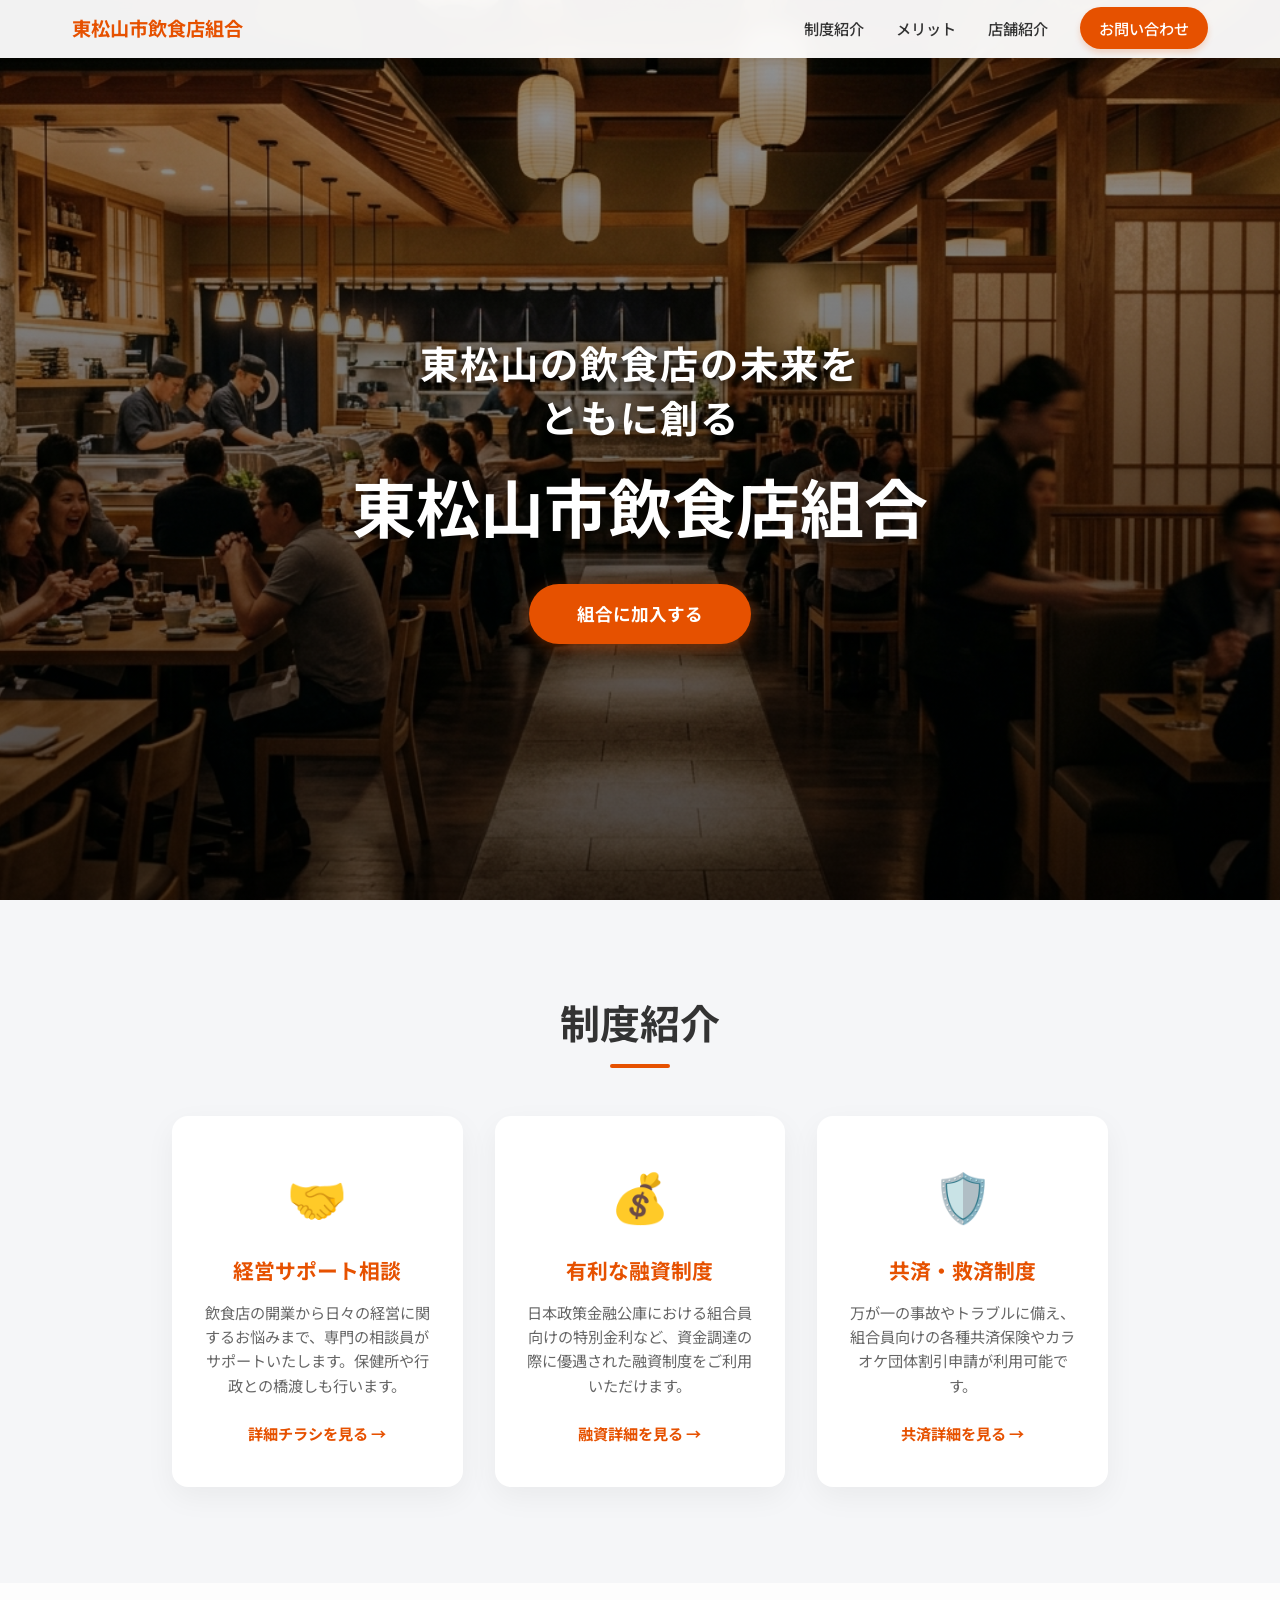
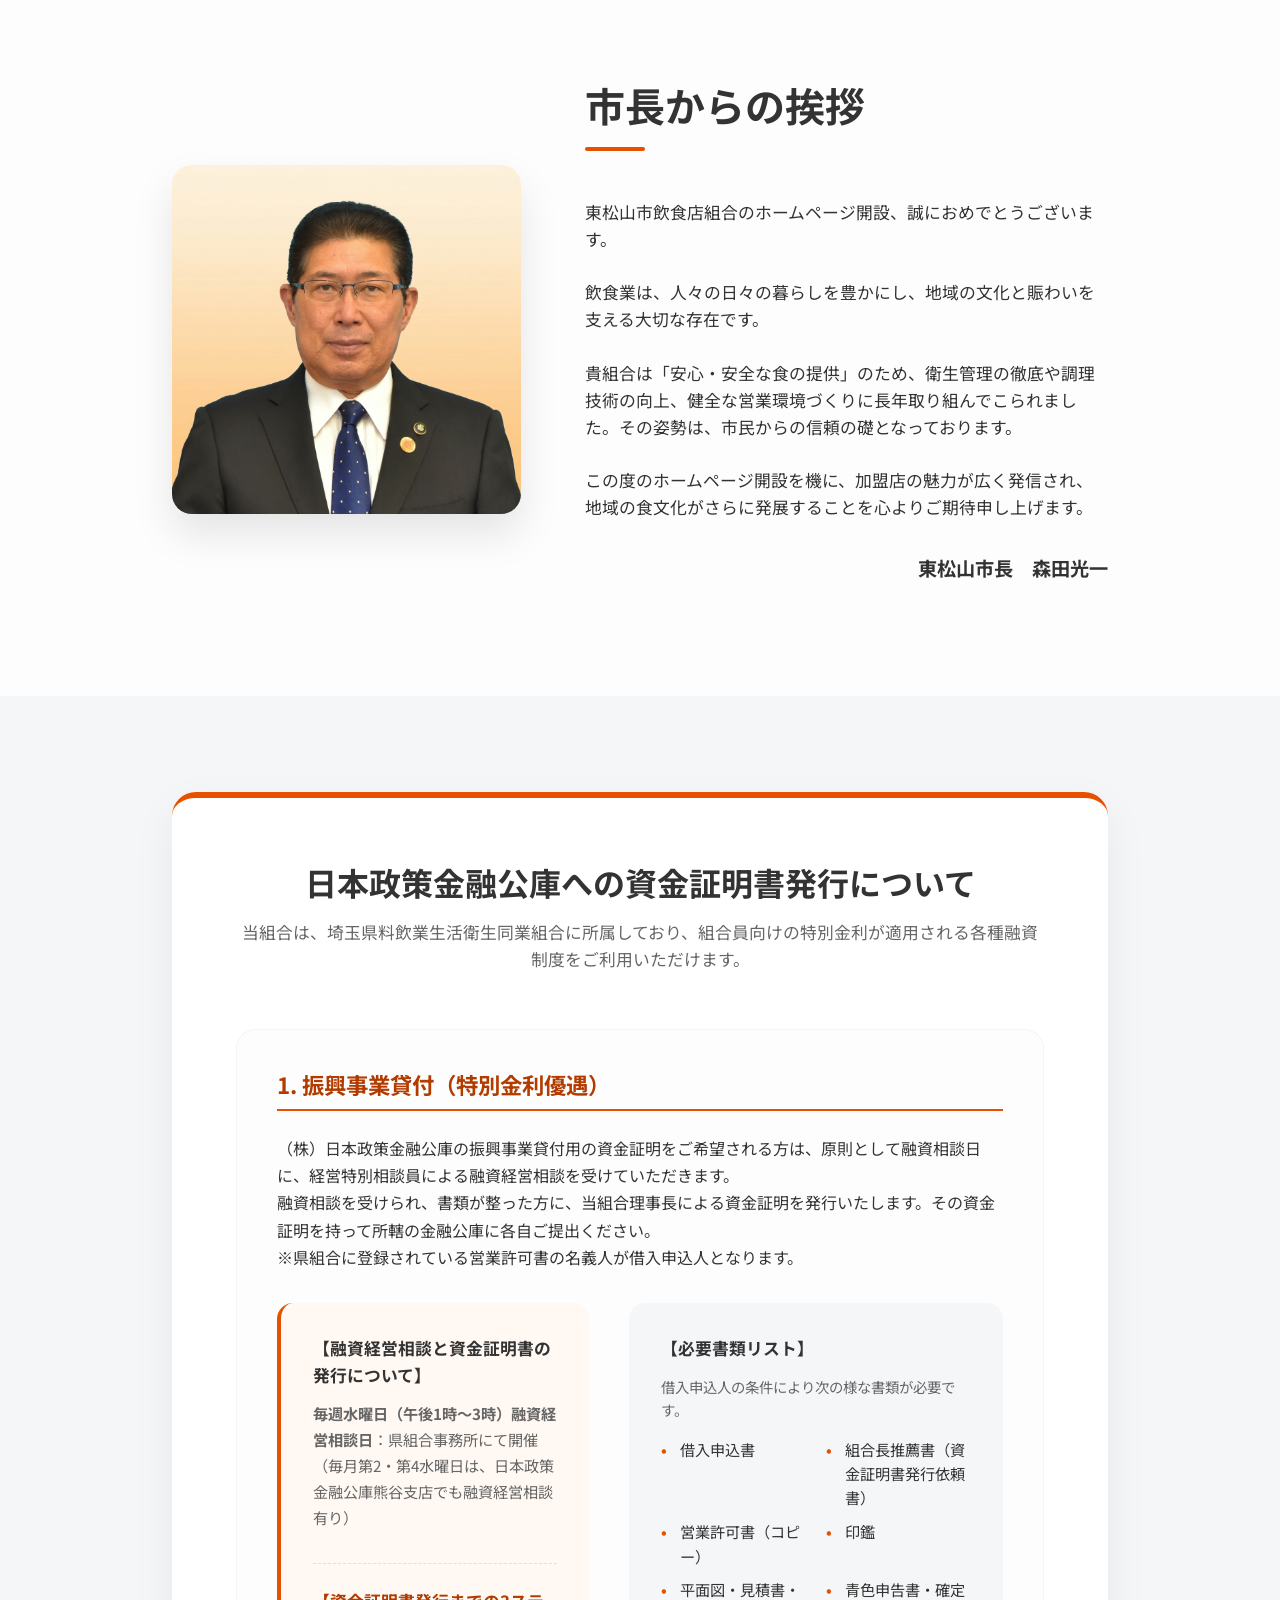
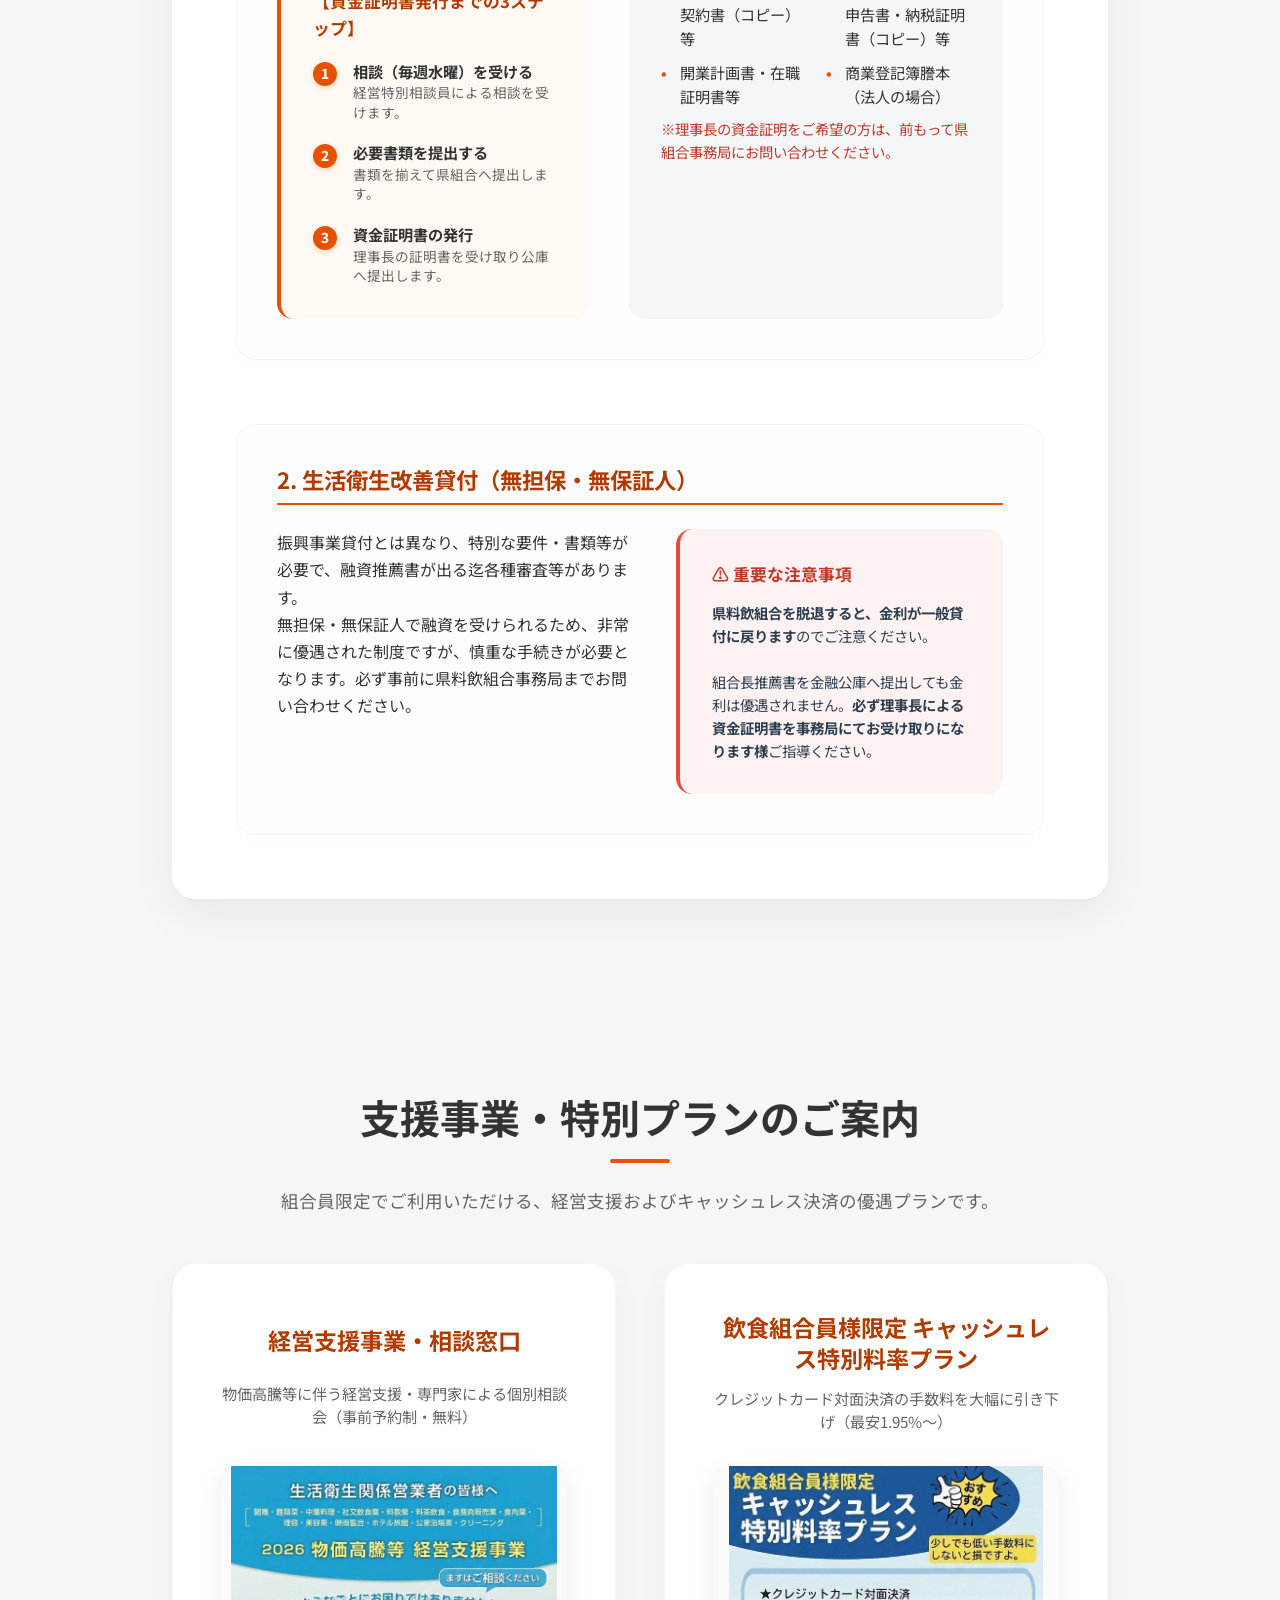
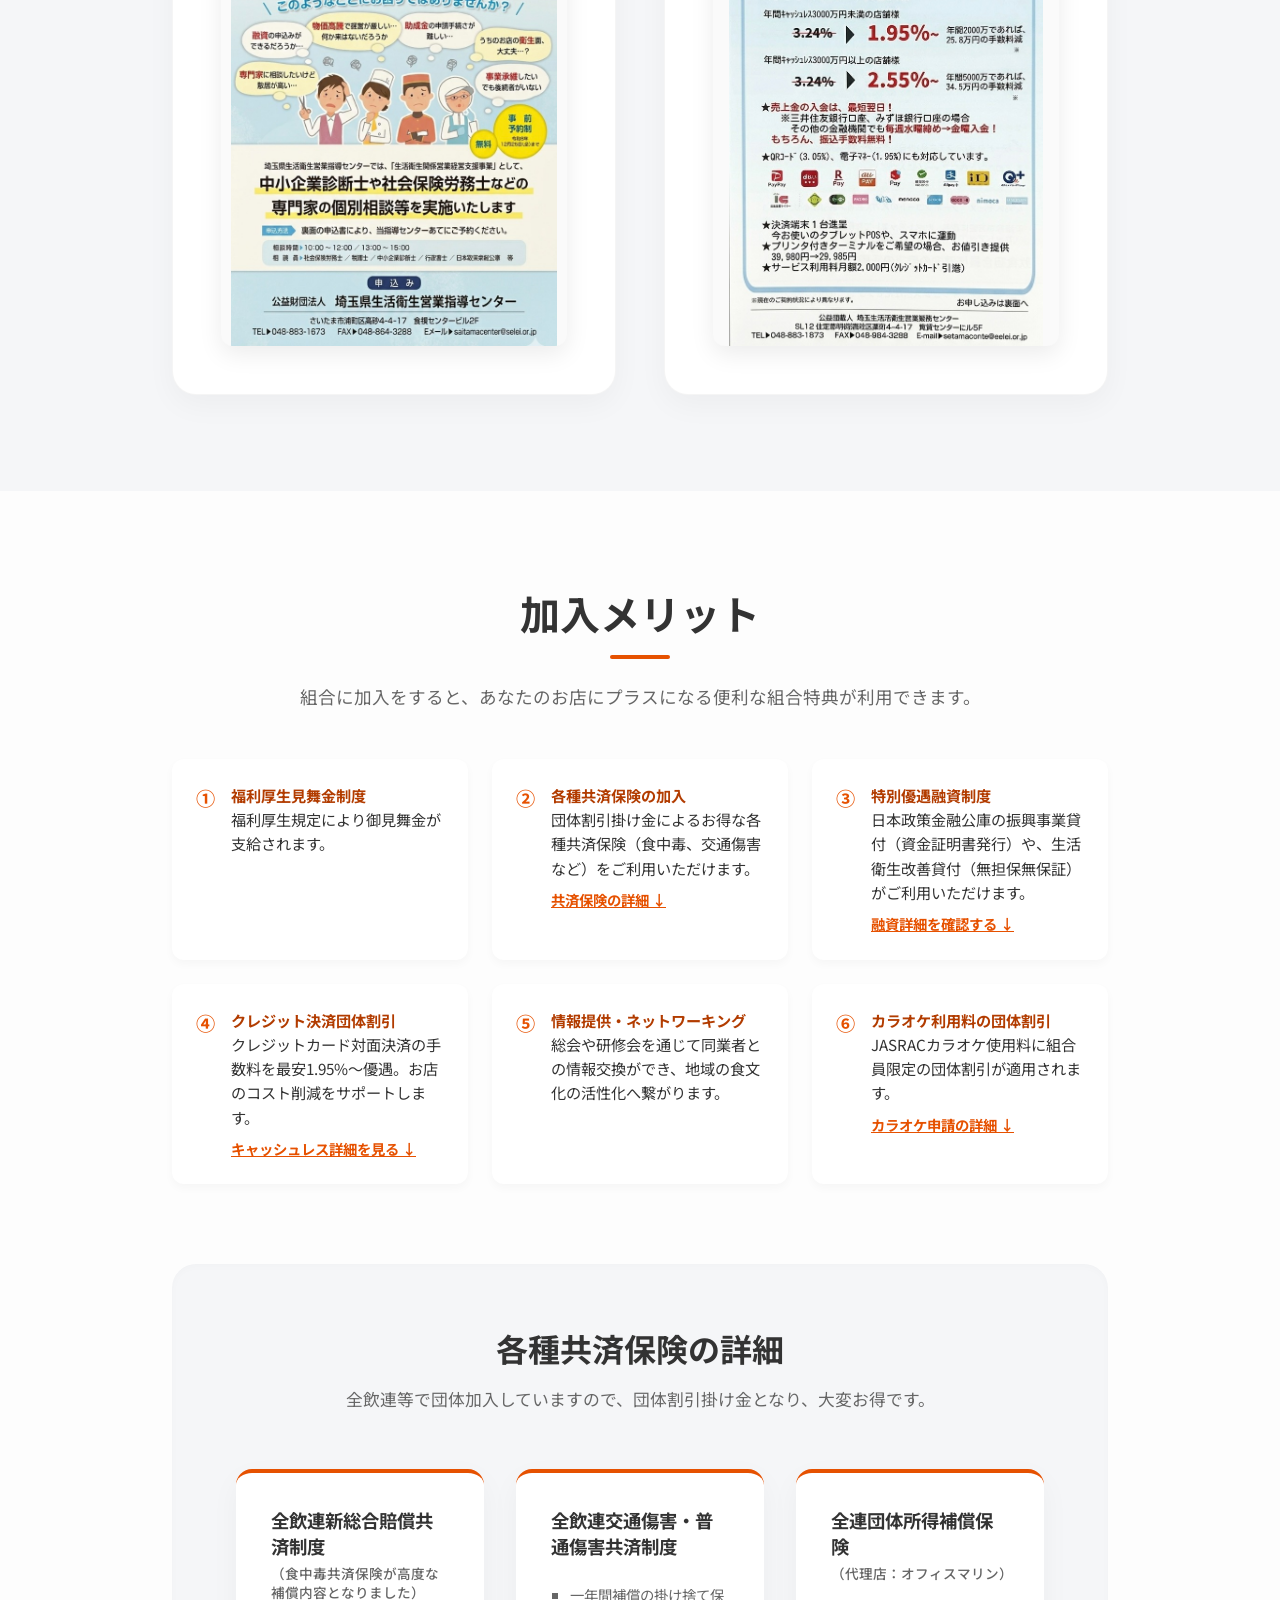
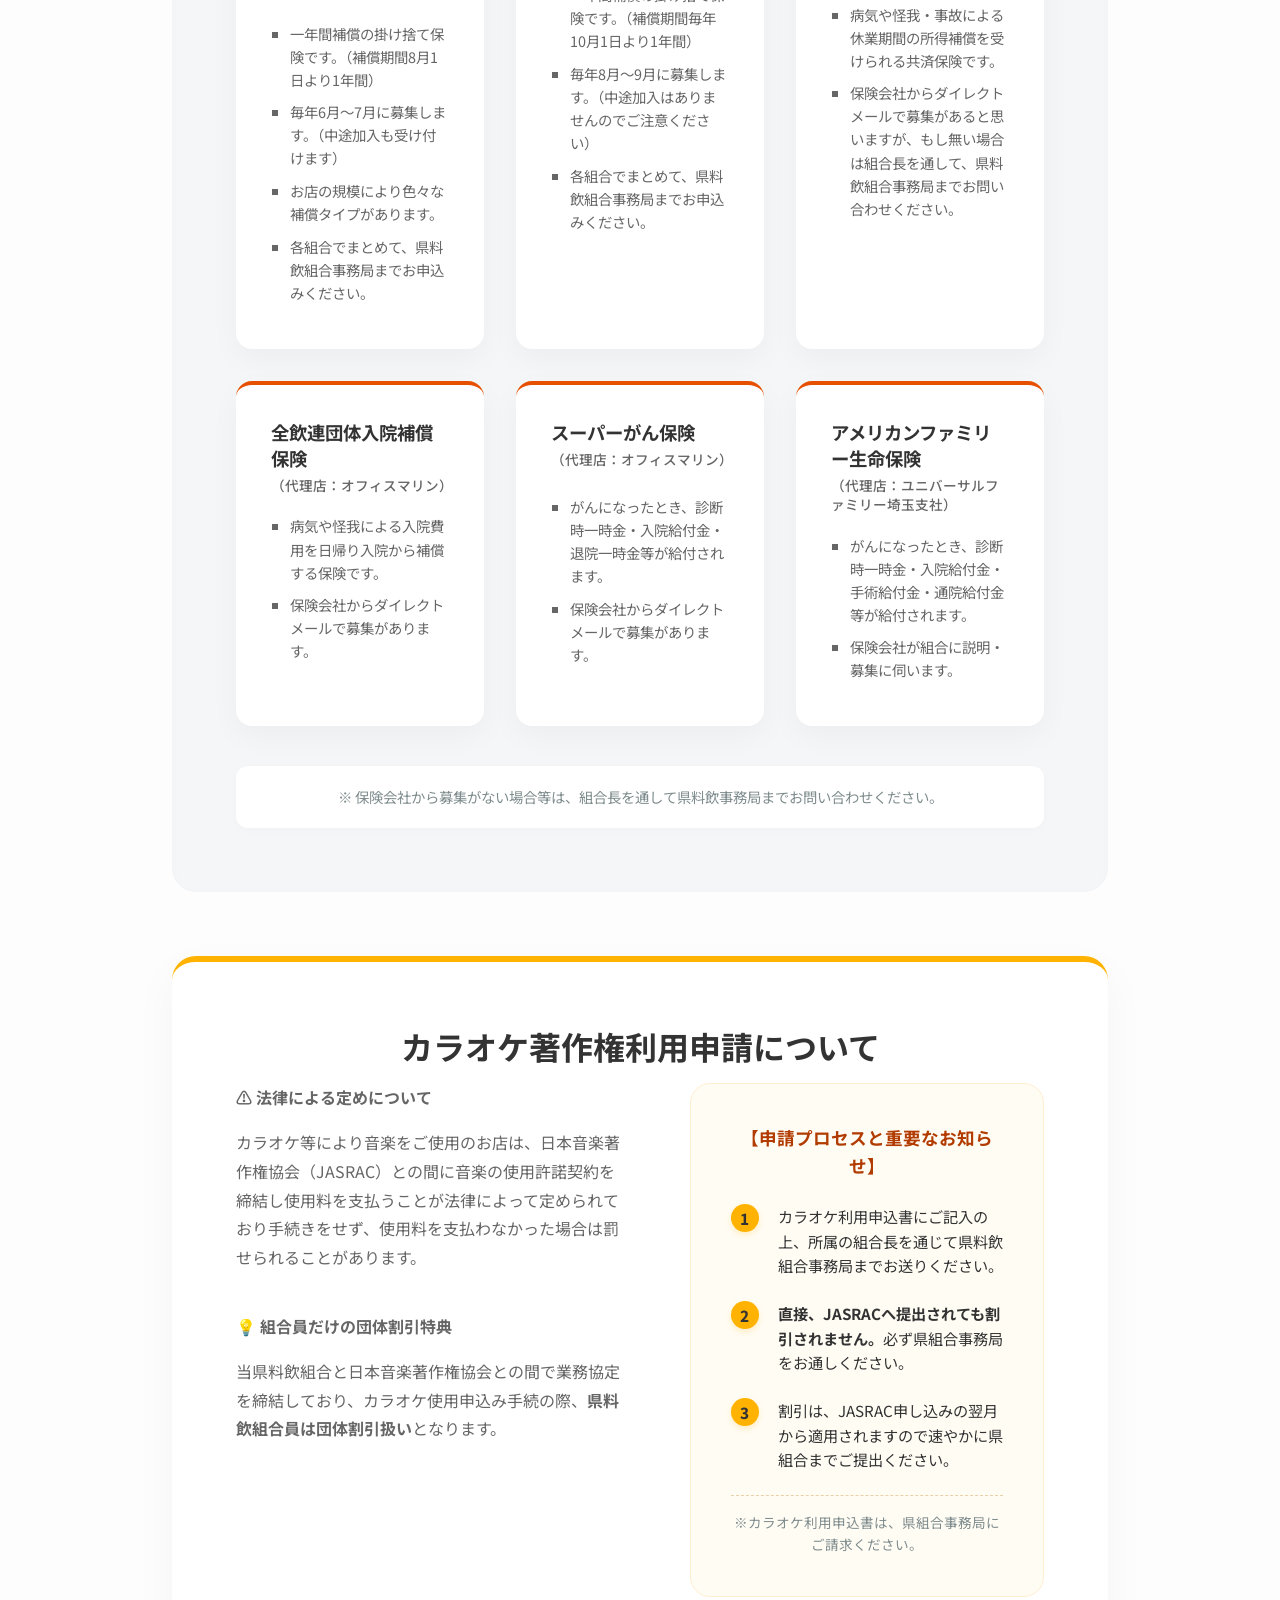
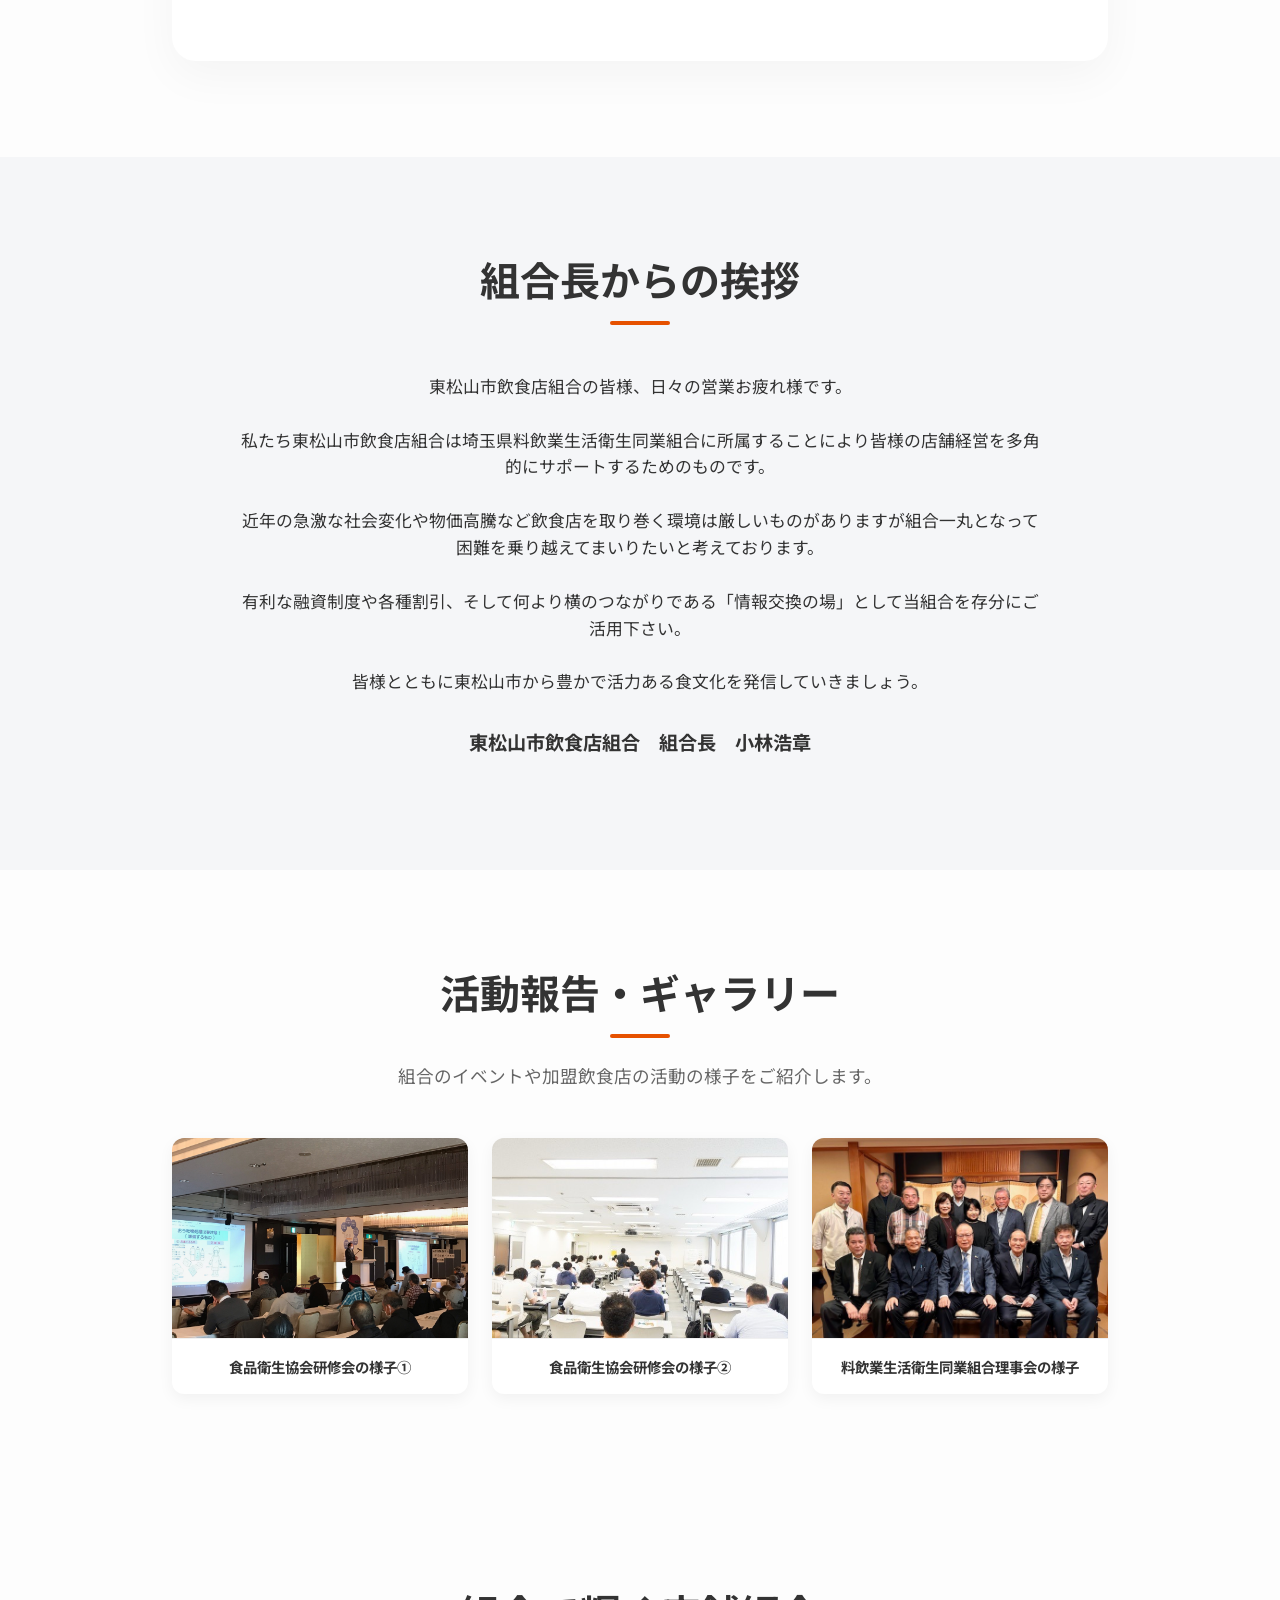
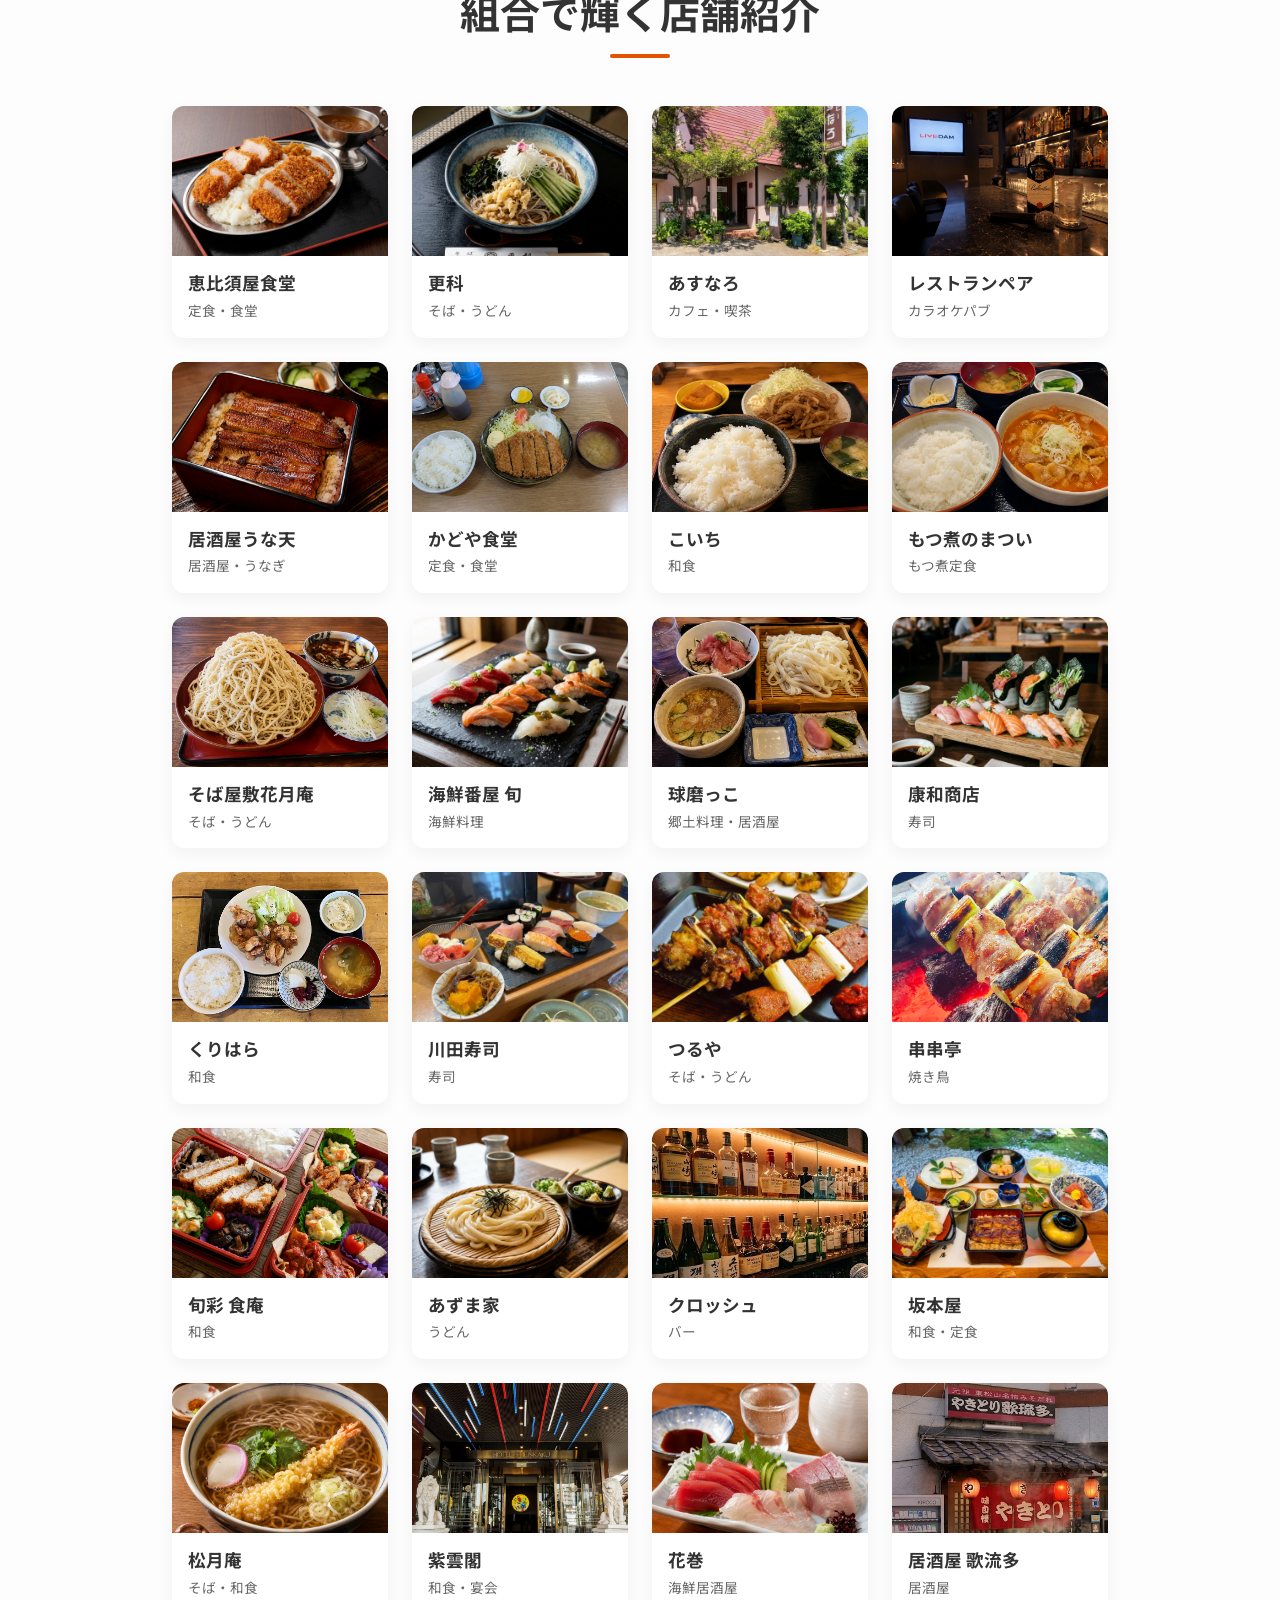
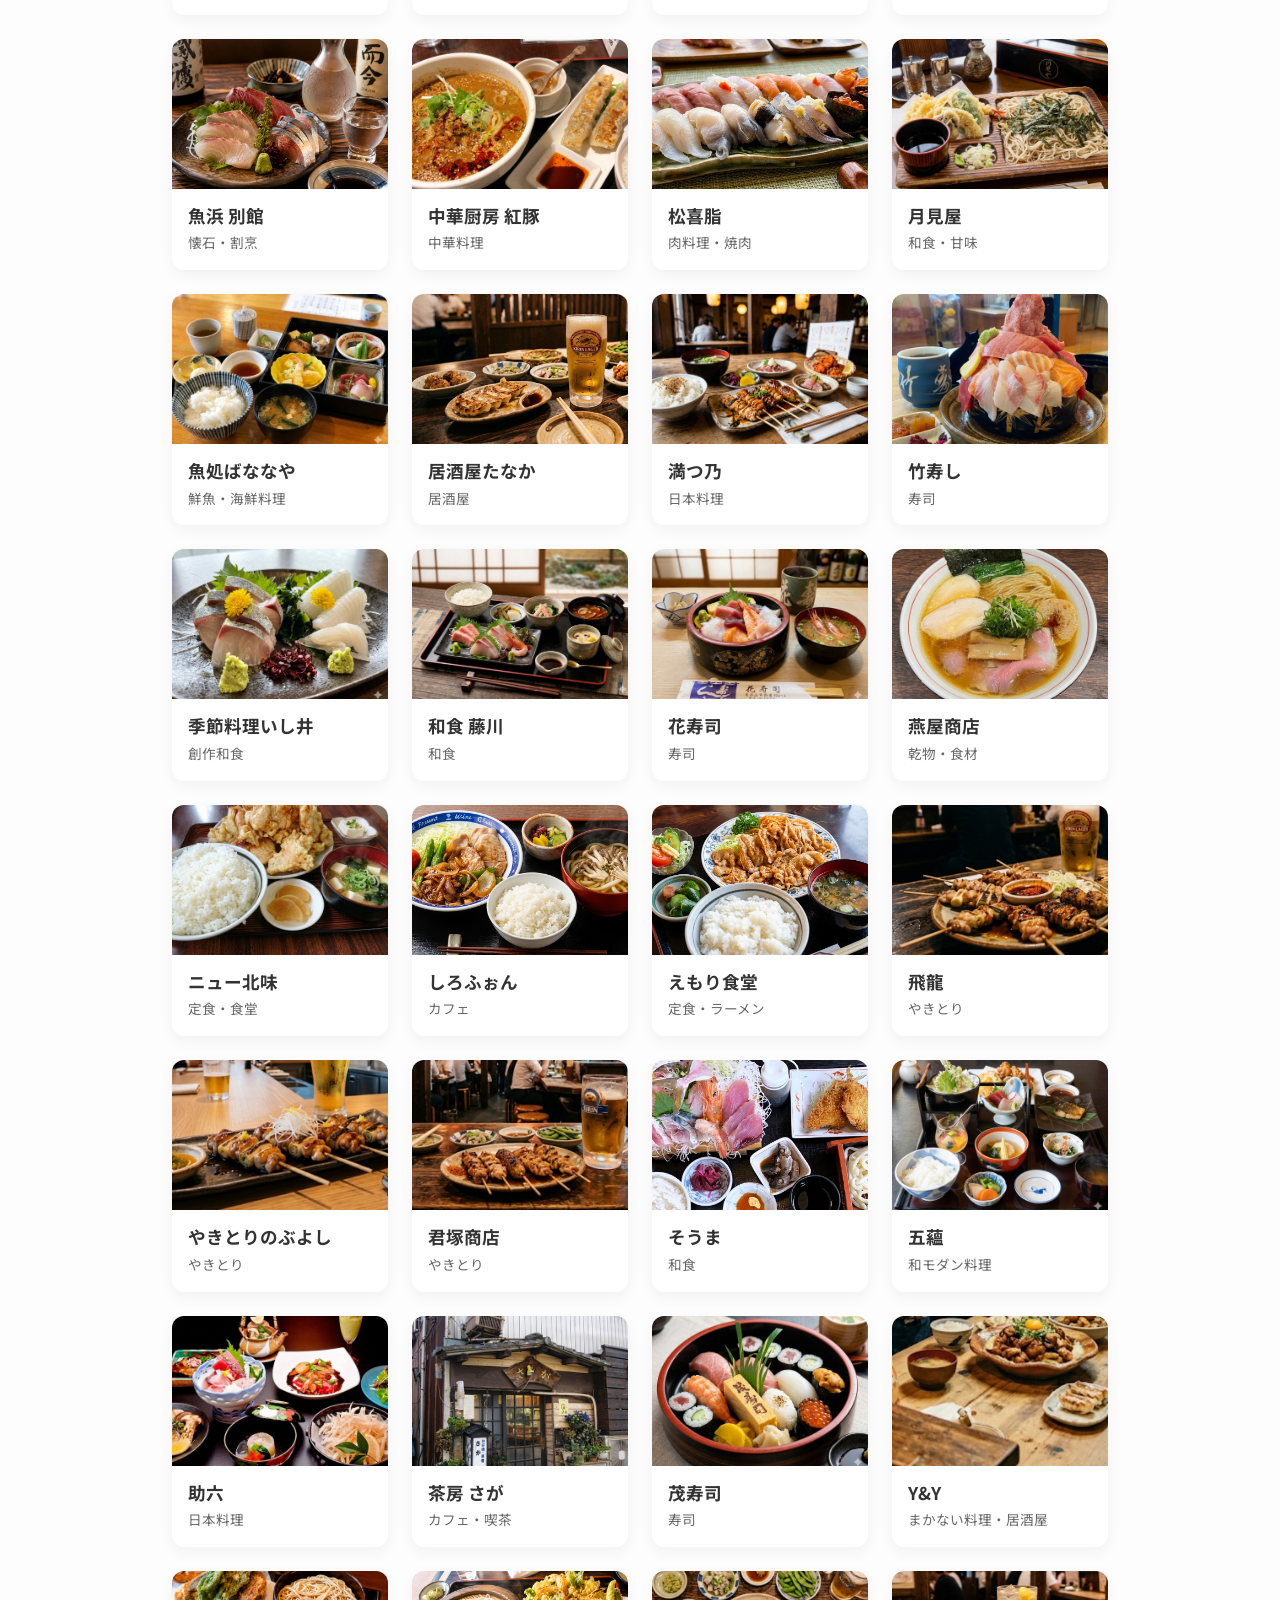
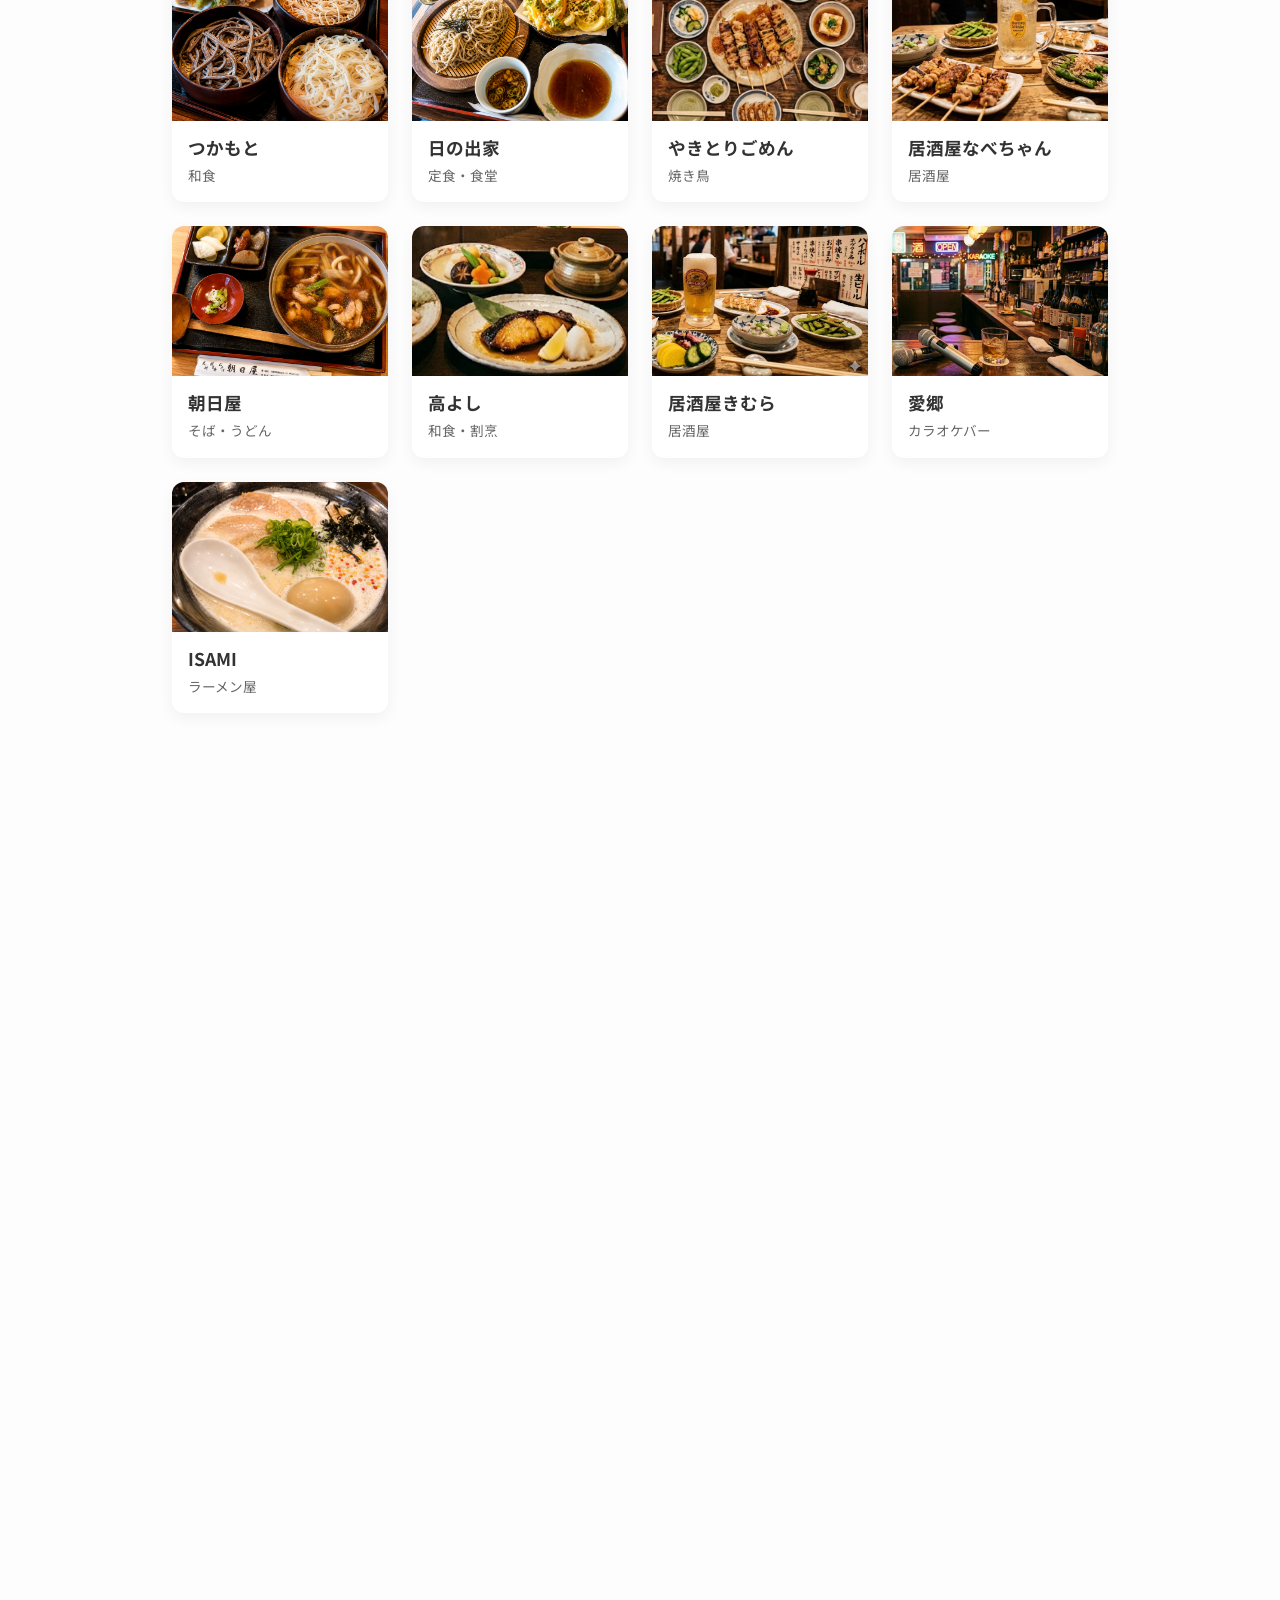
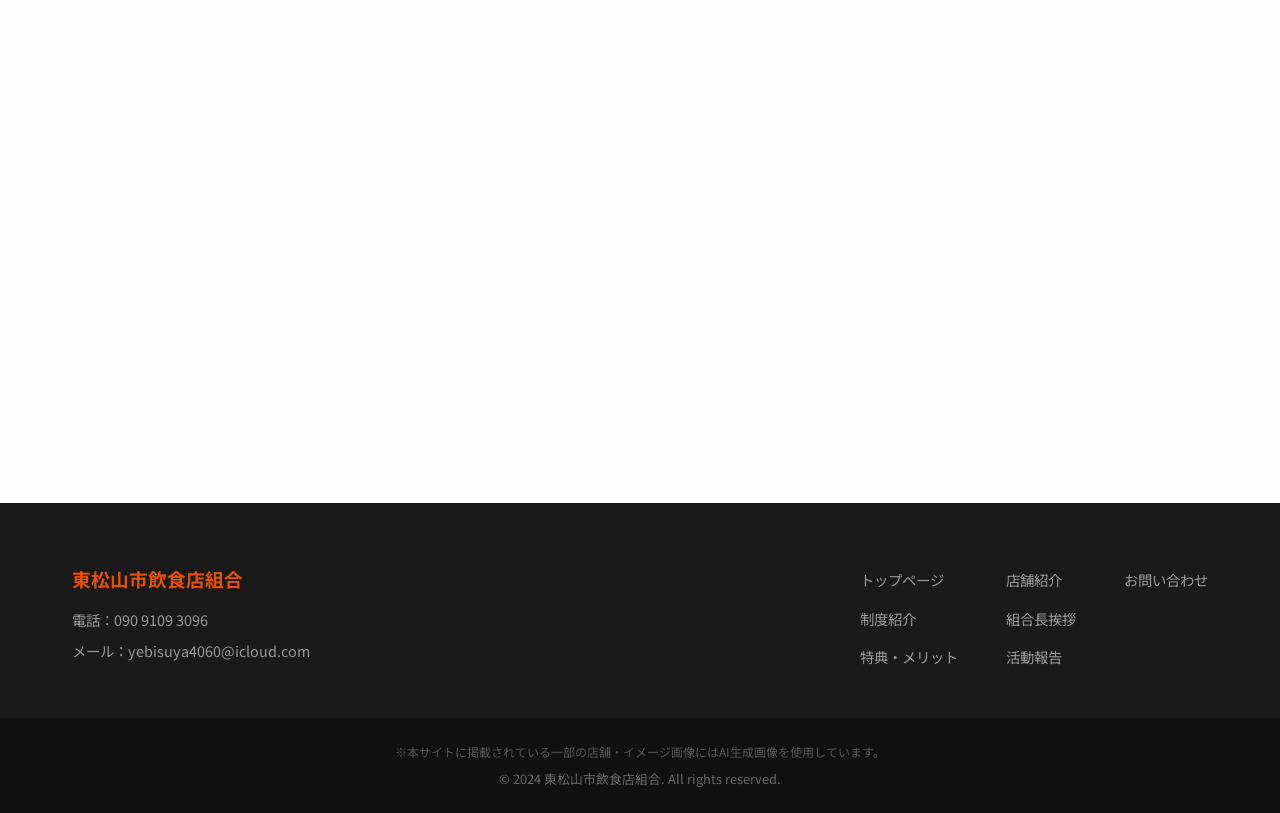
==== commit 269851cc: "Update index.html" ====
--- a/index.html
+++ b/index.html
@@ -448,4 +448,4 @@
     <script src="script.js"></script>
 </body>
 
-</html>+</html>
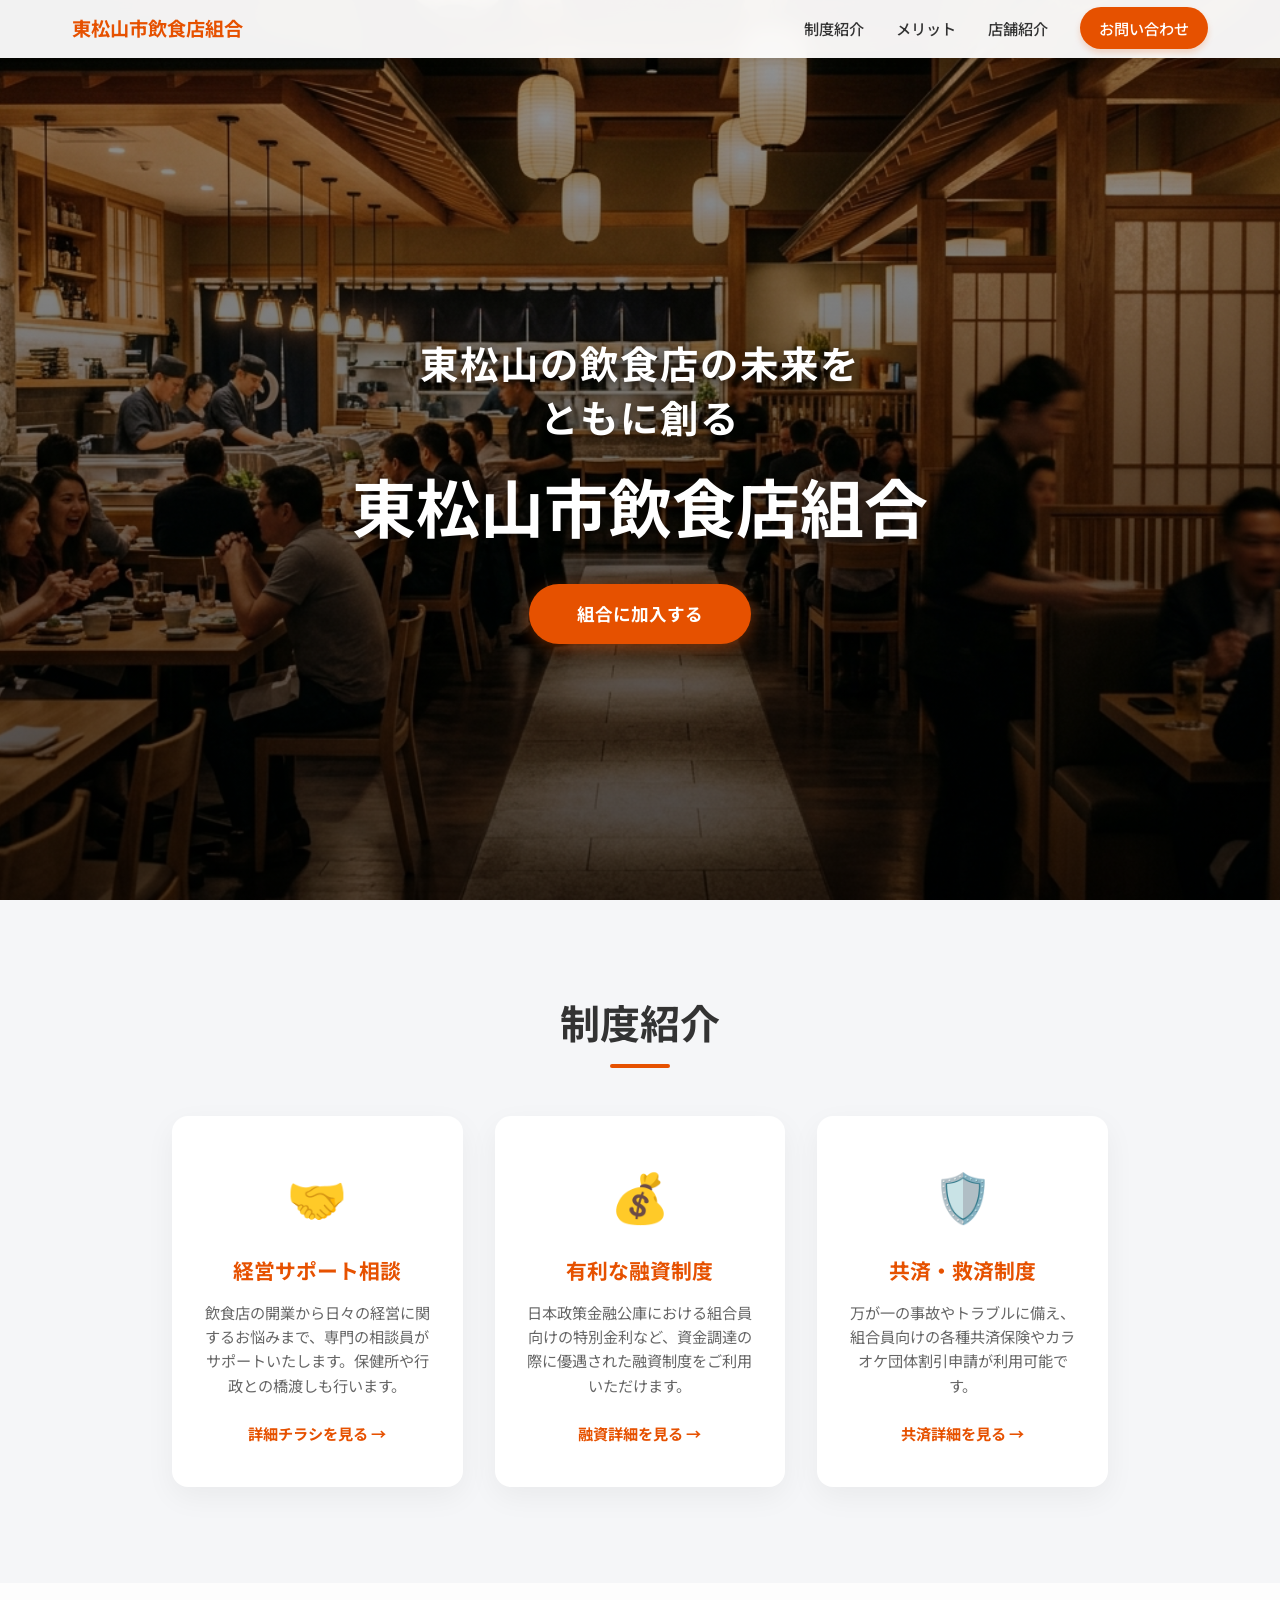
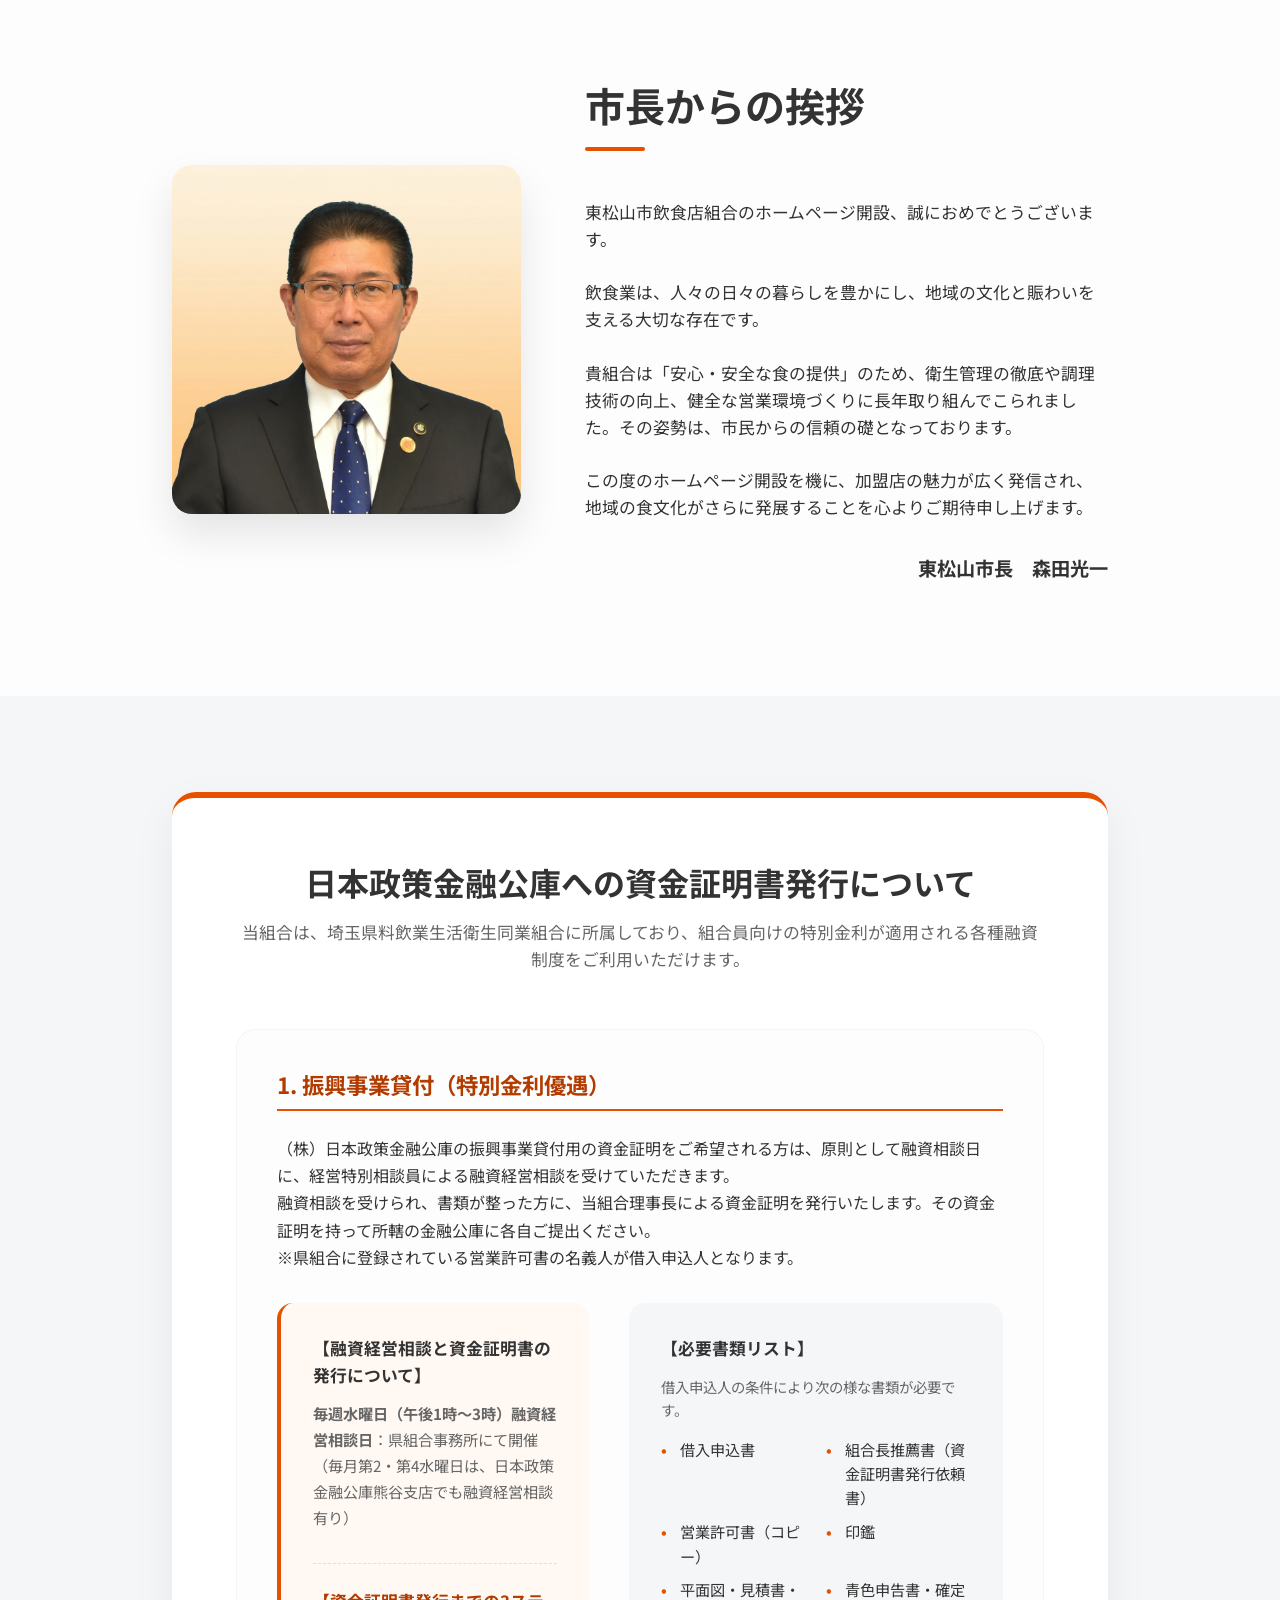
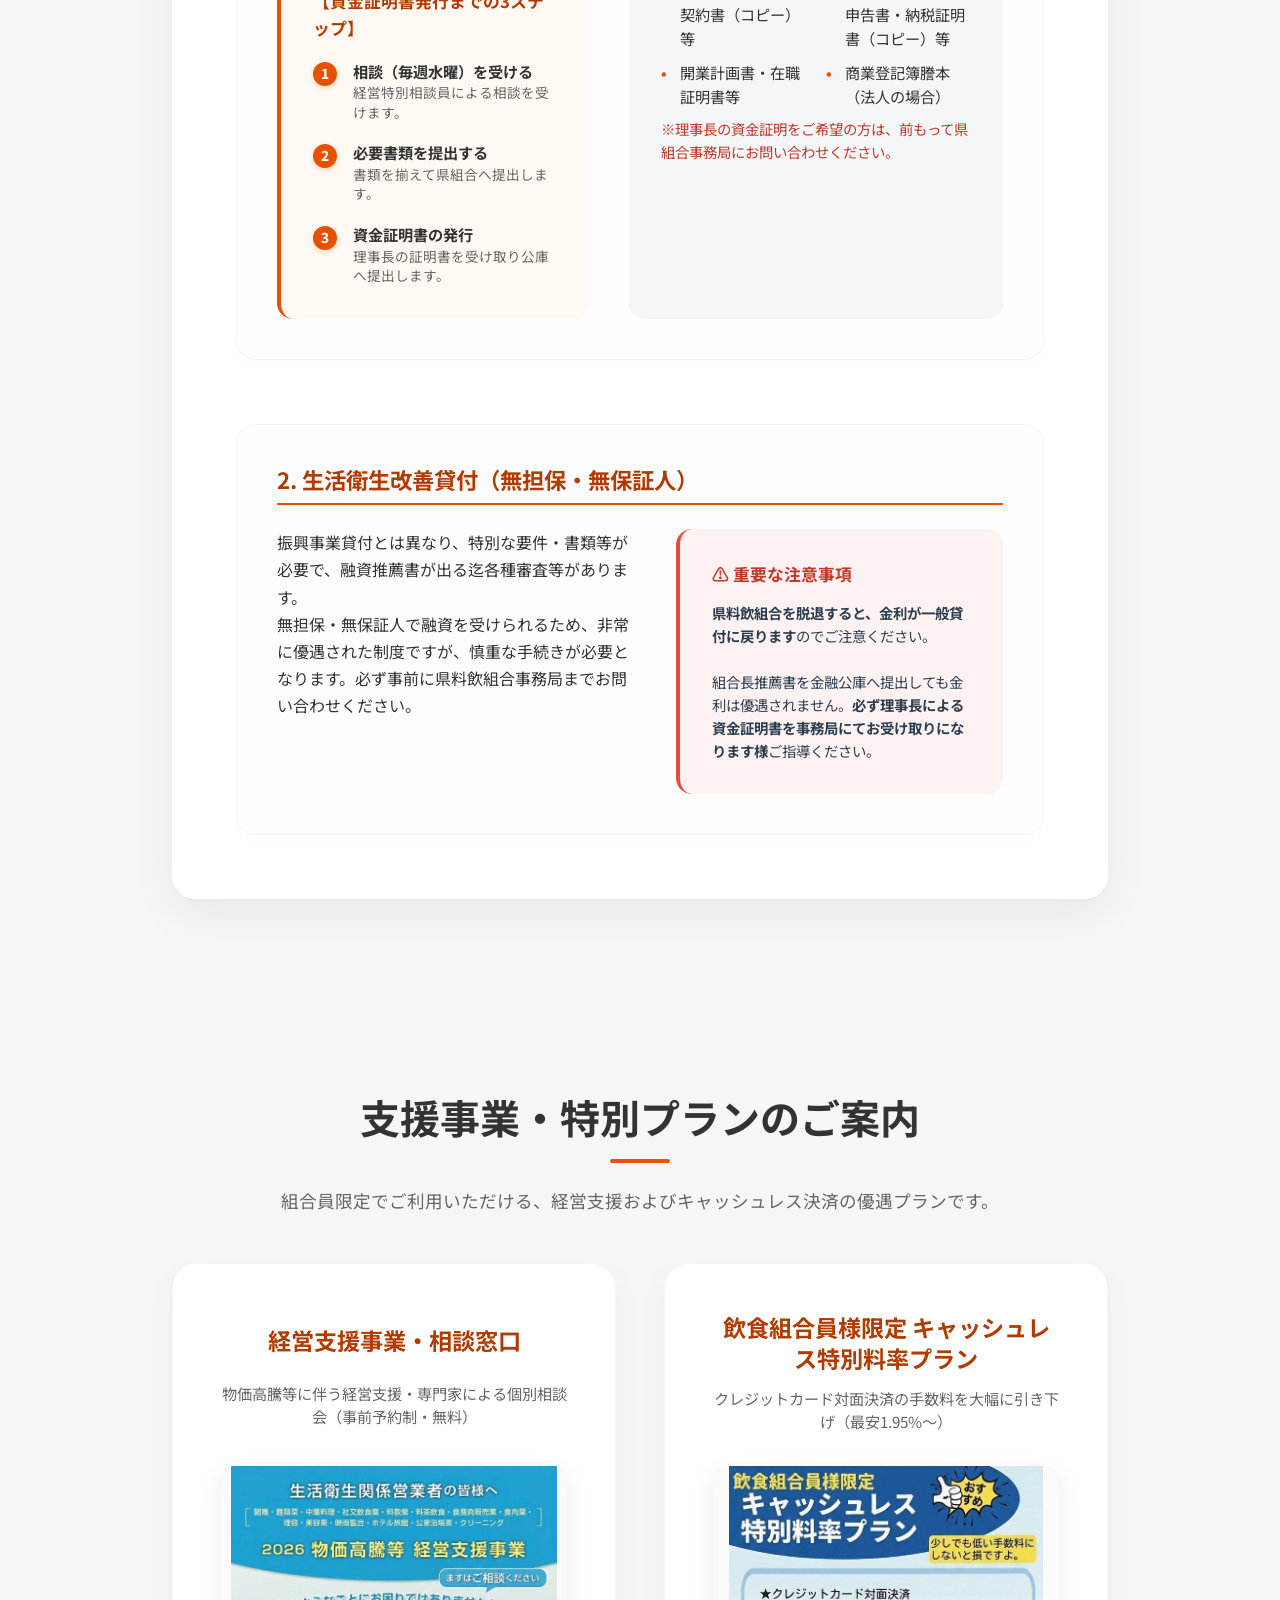
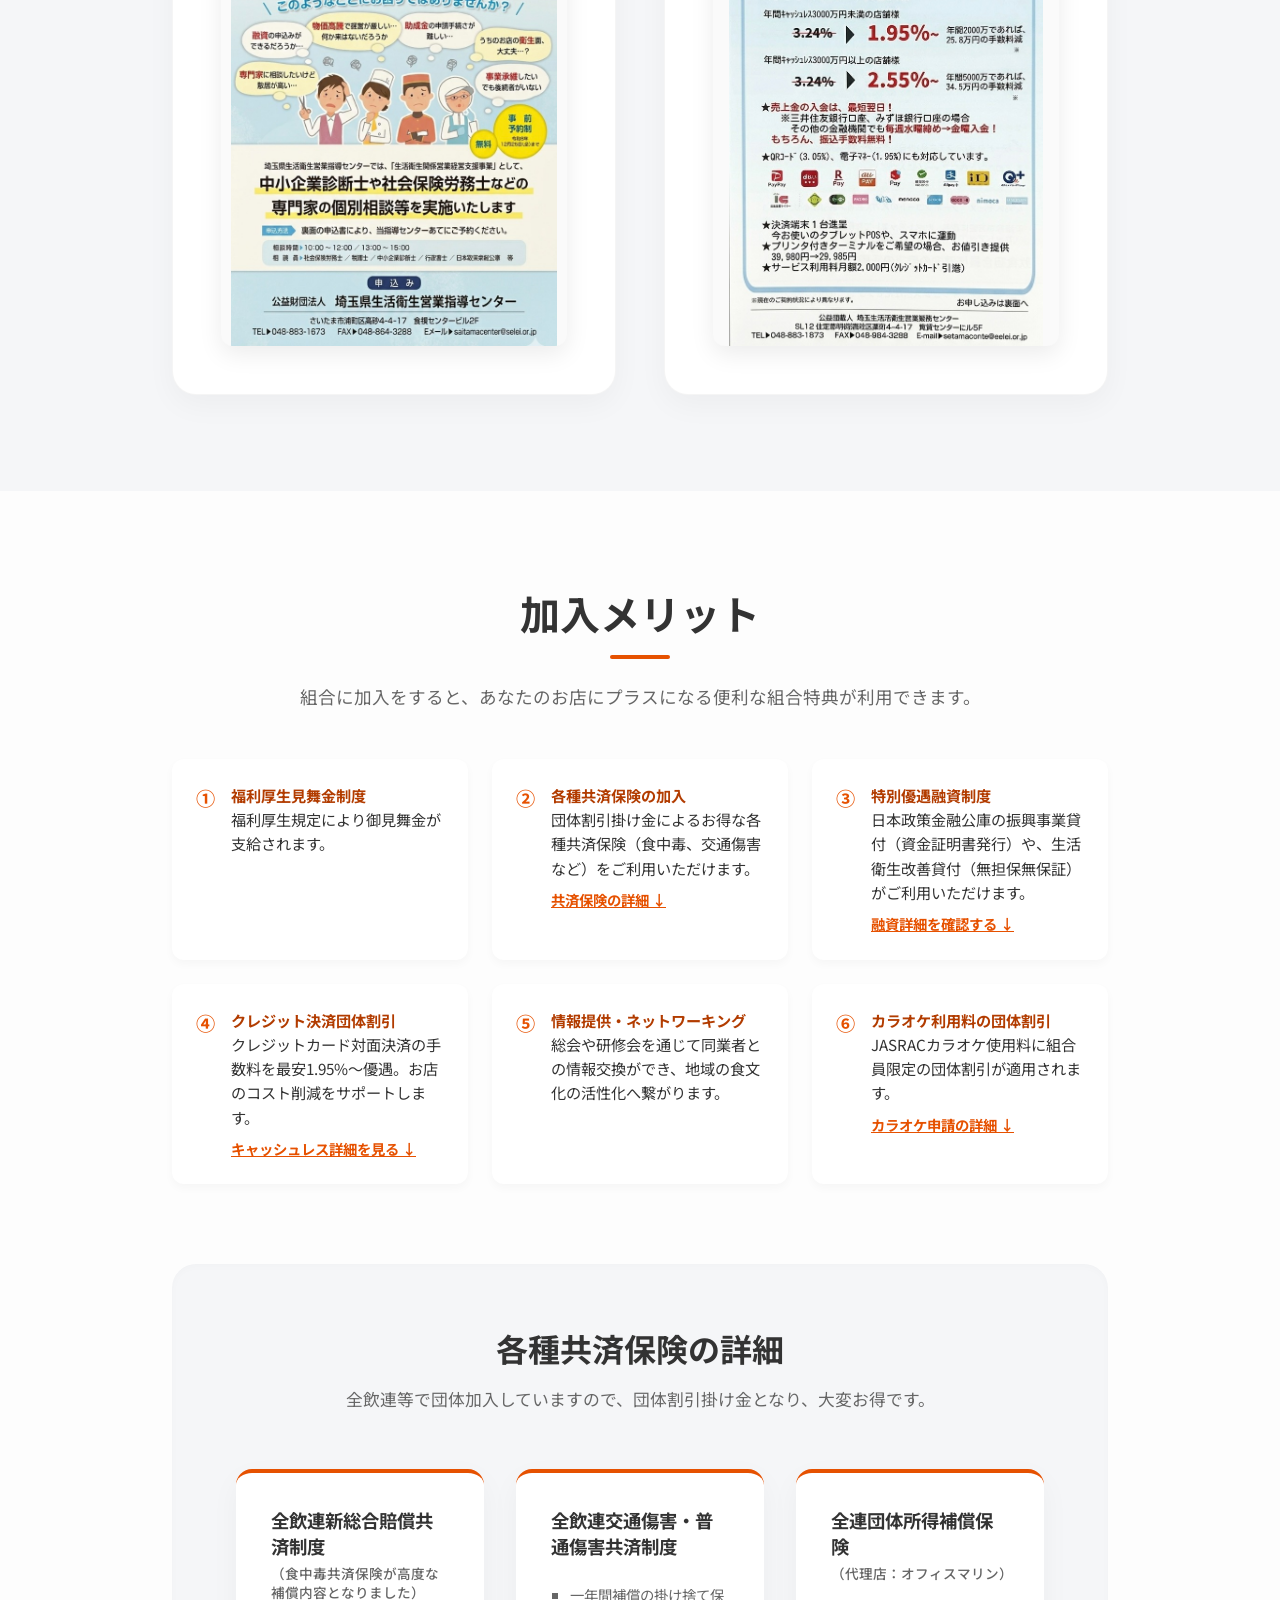
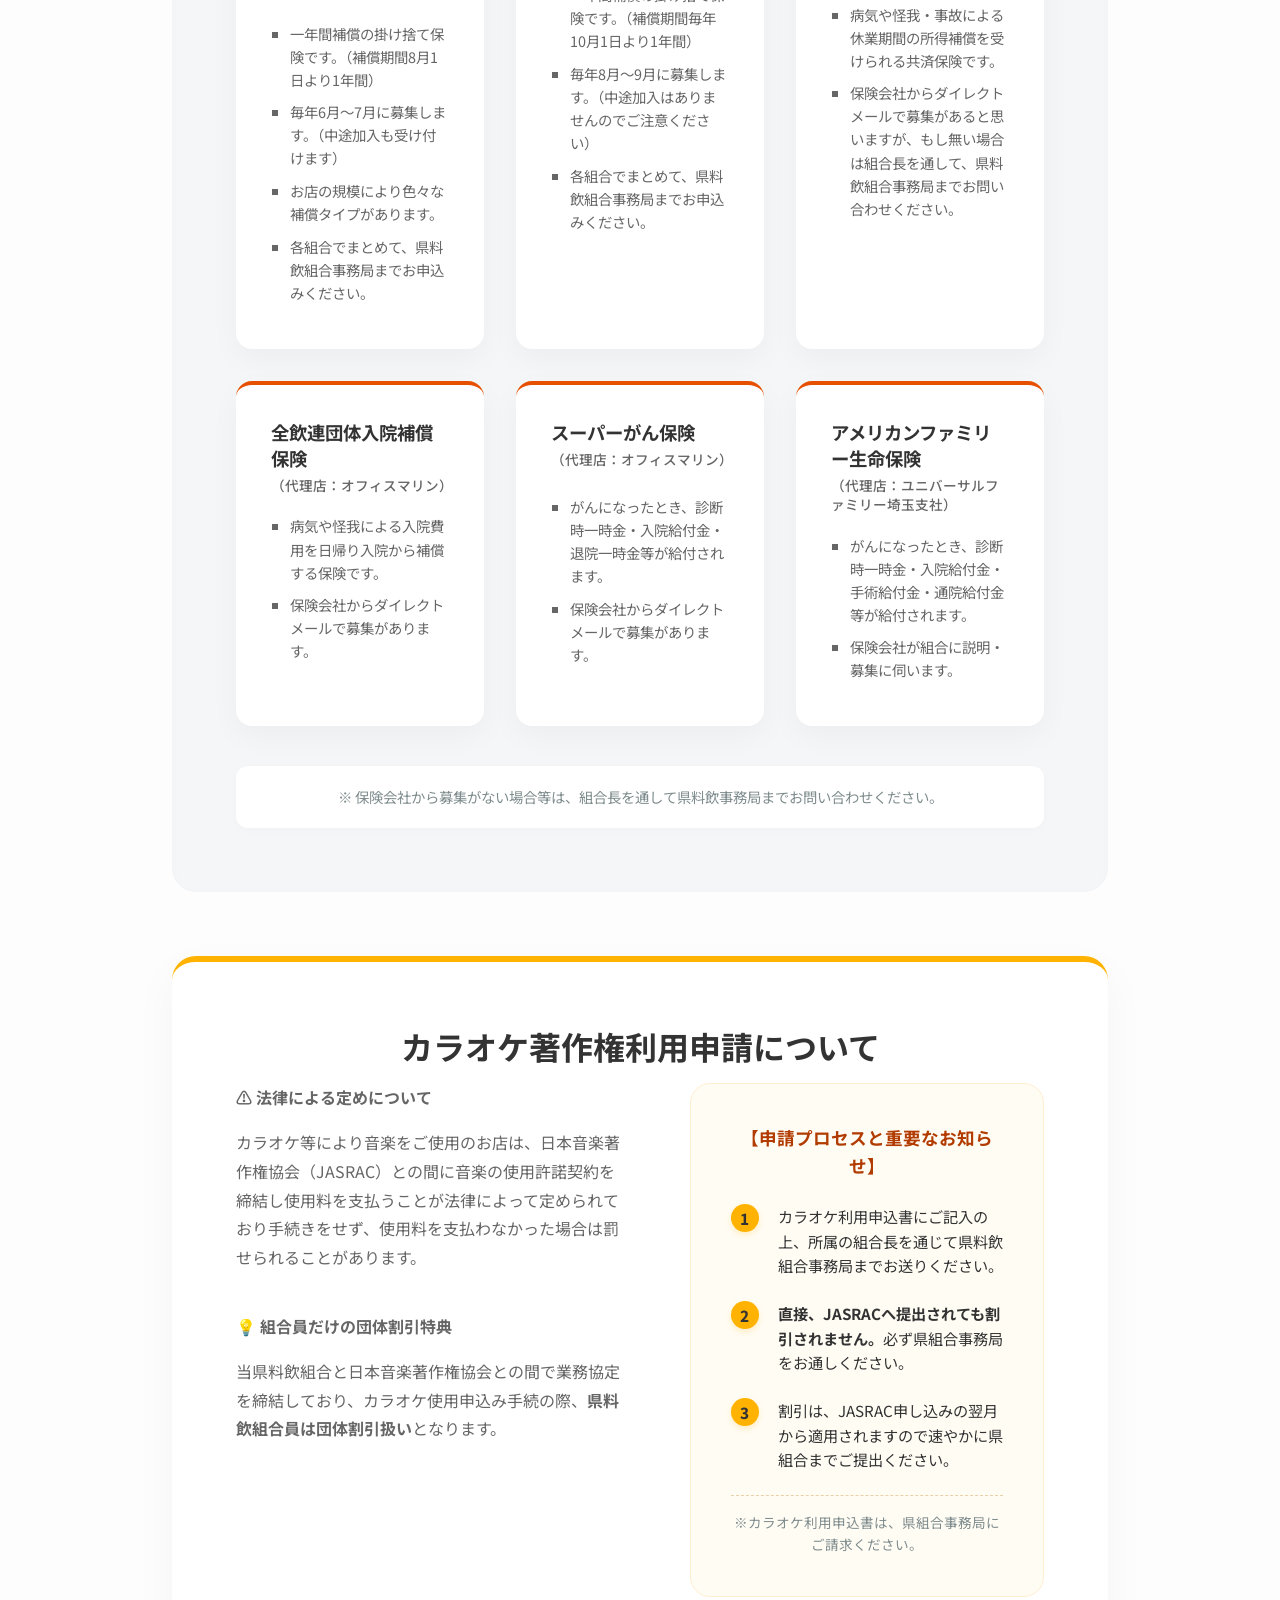
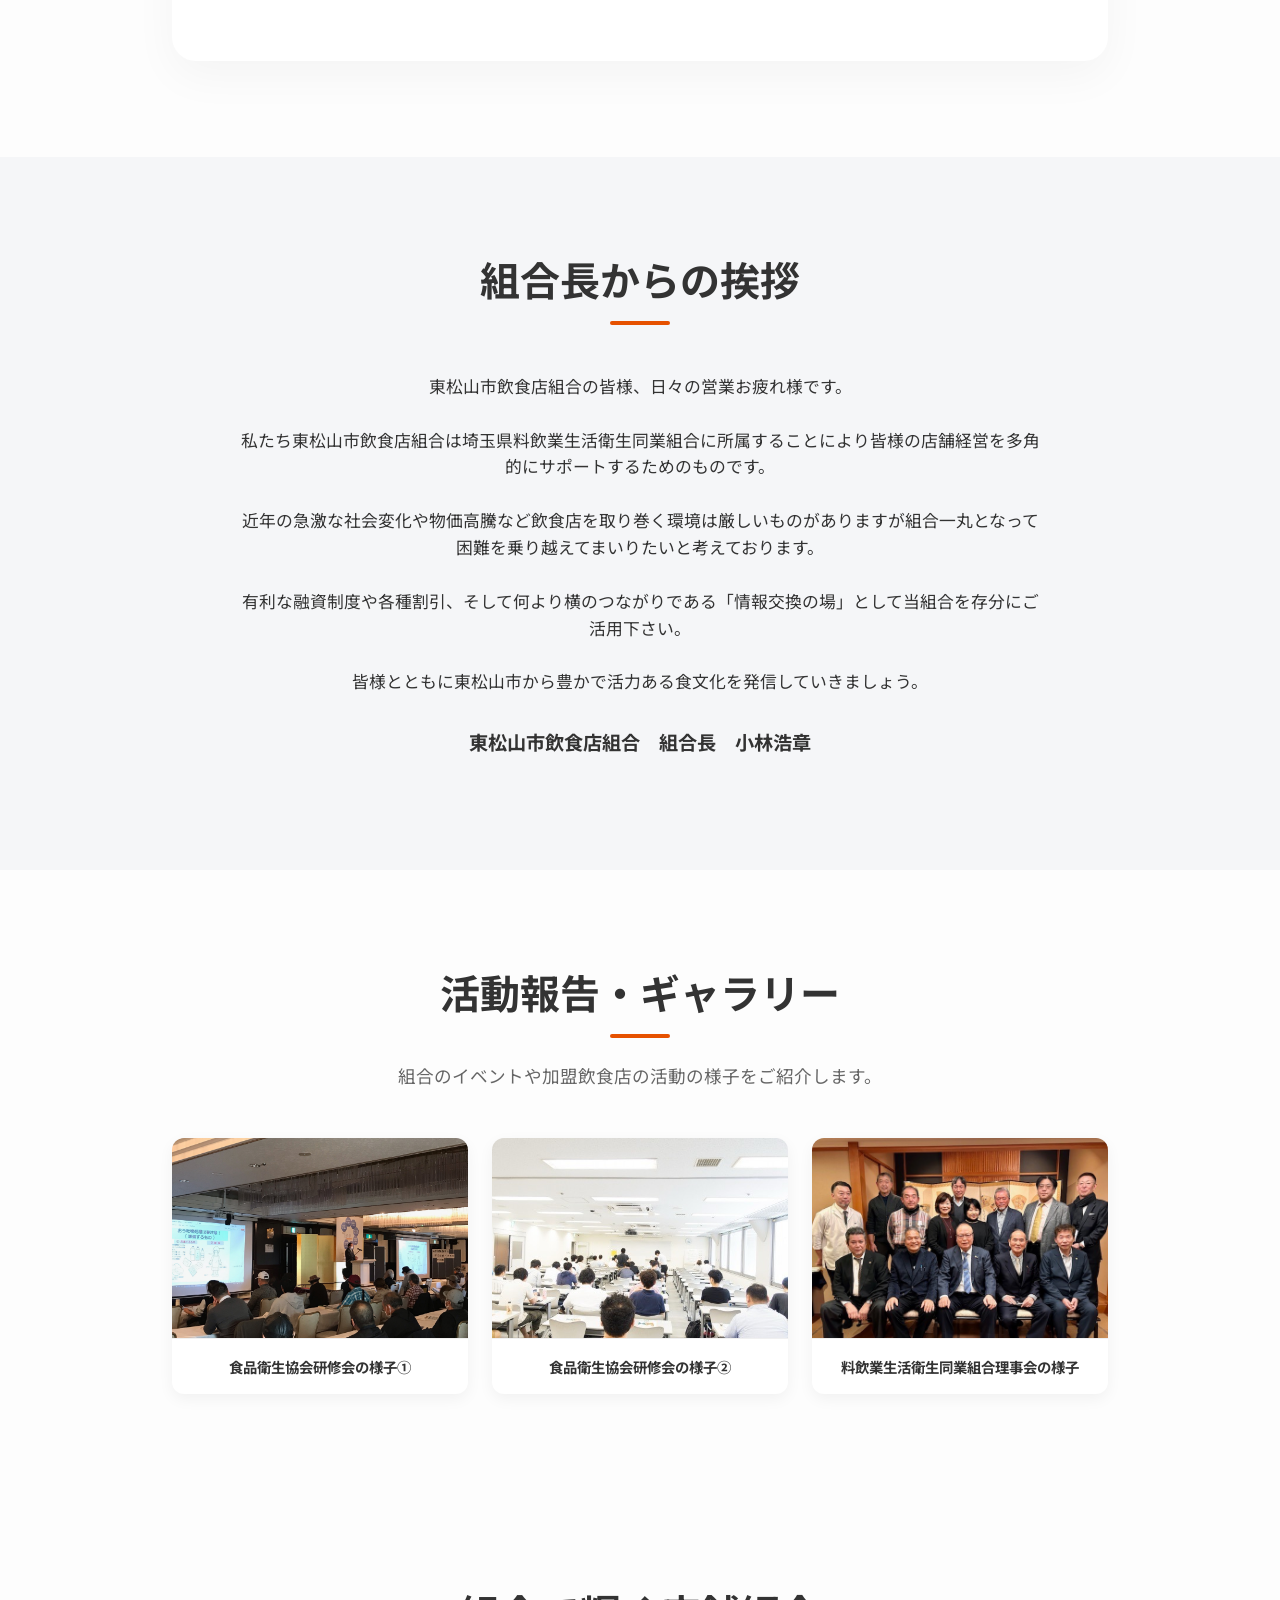
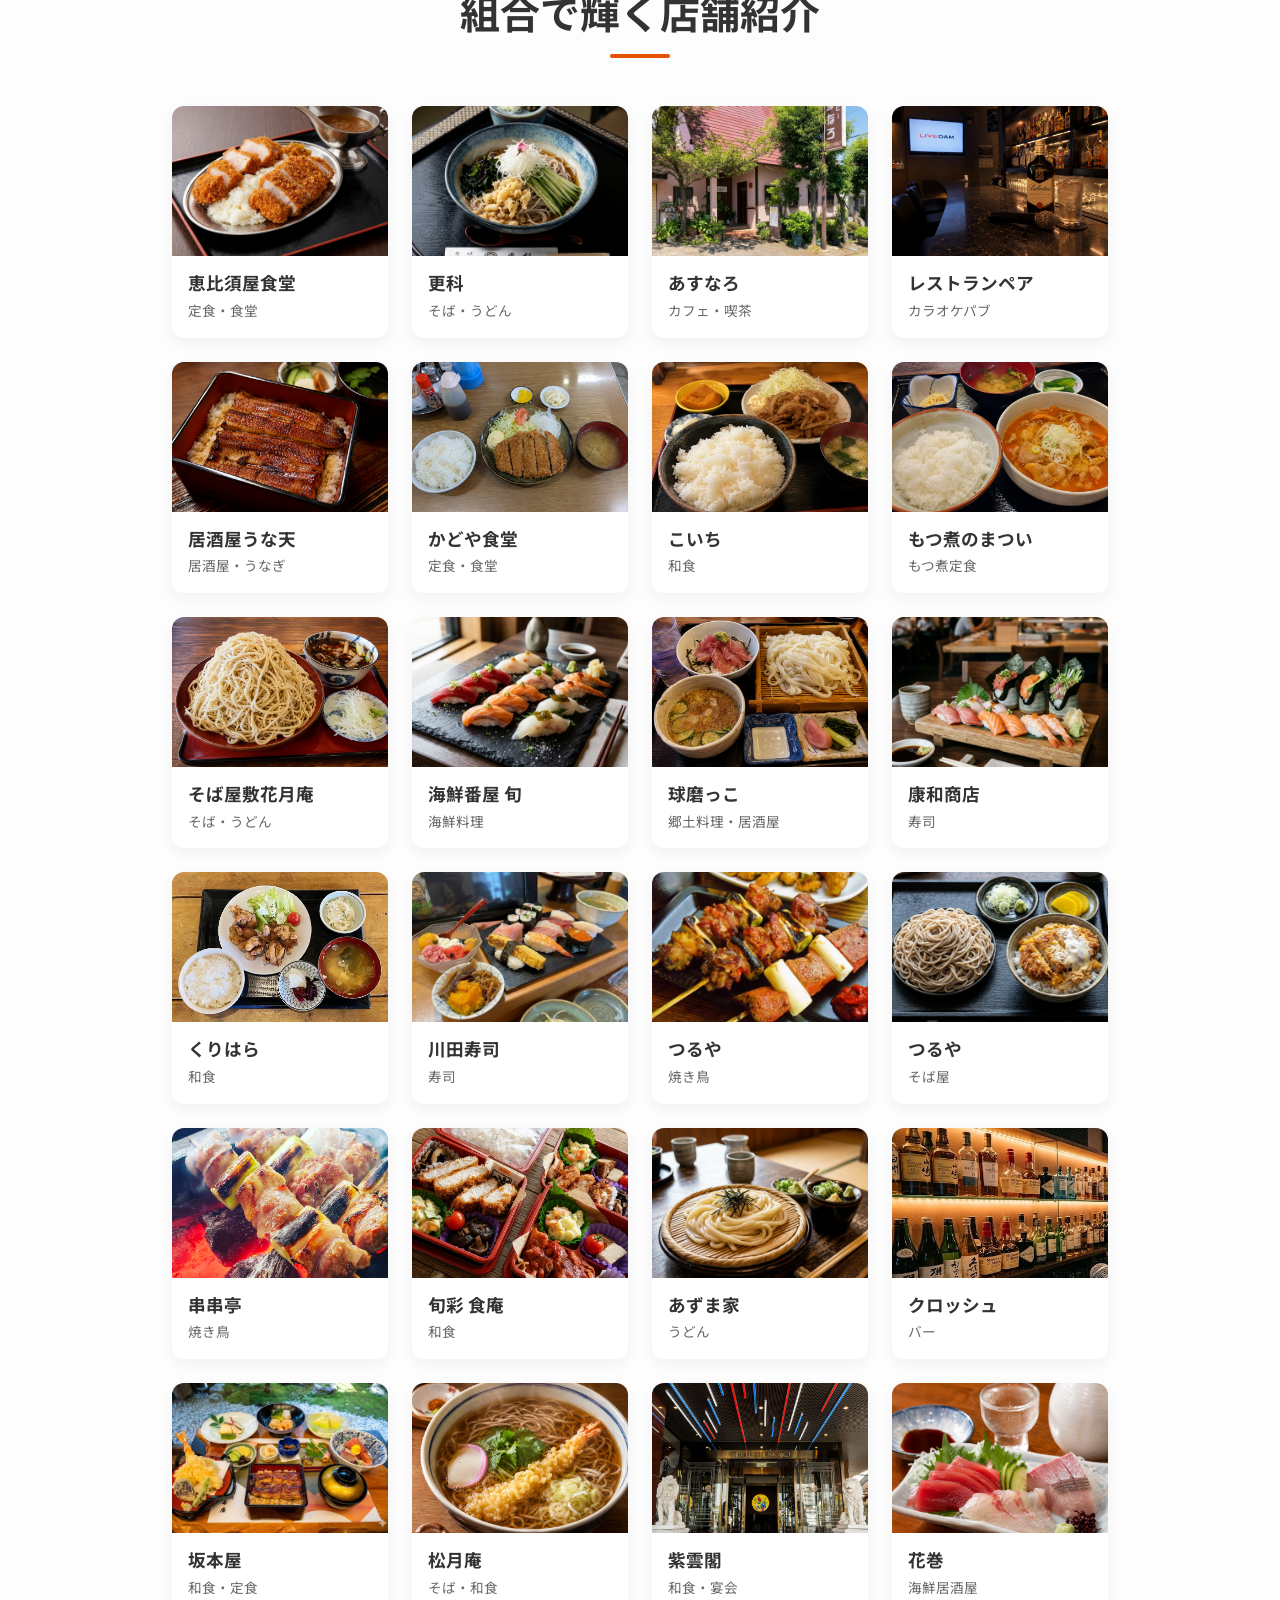
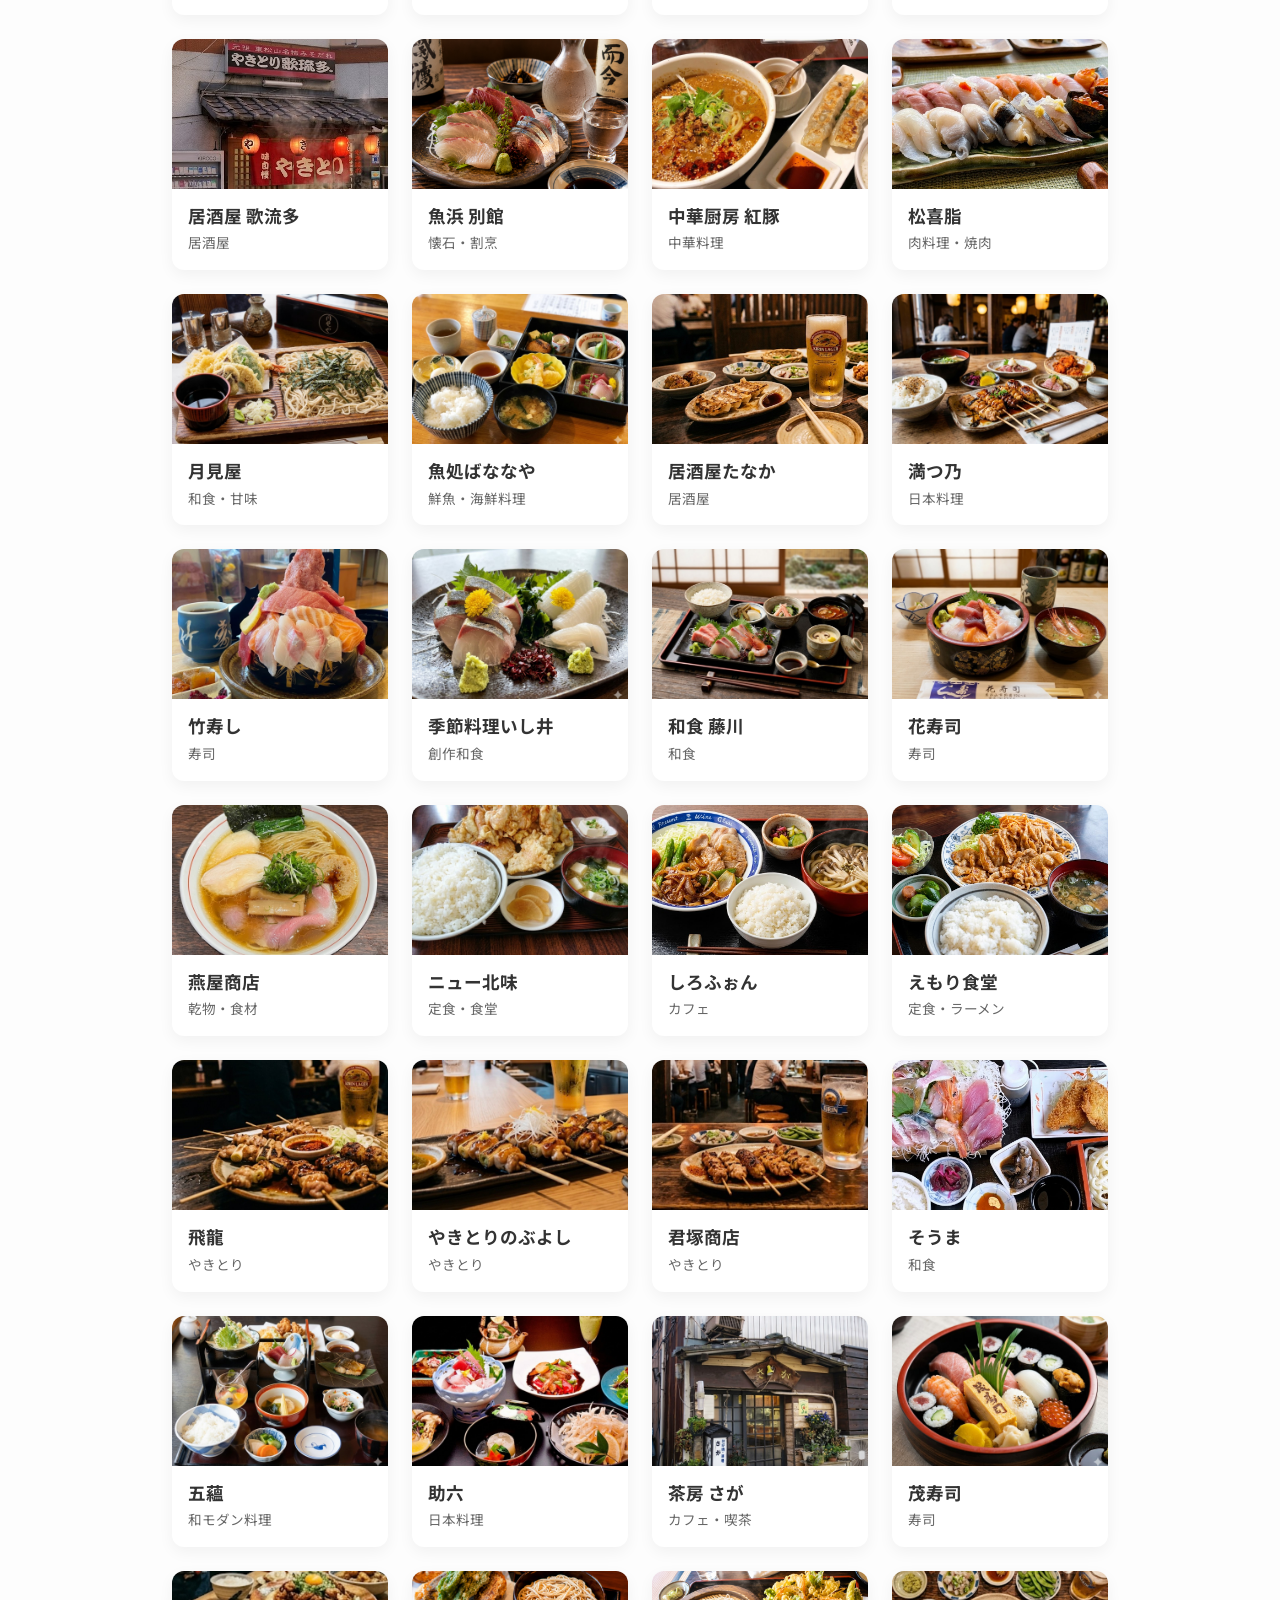
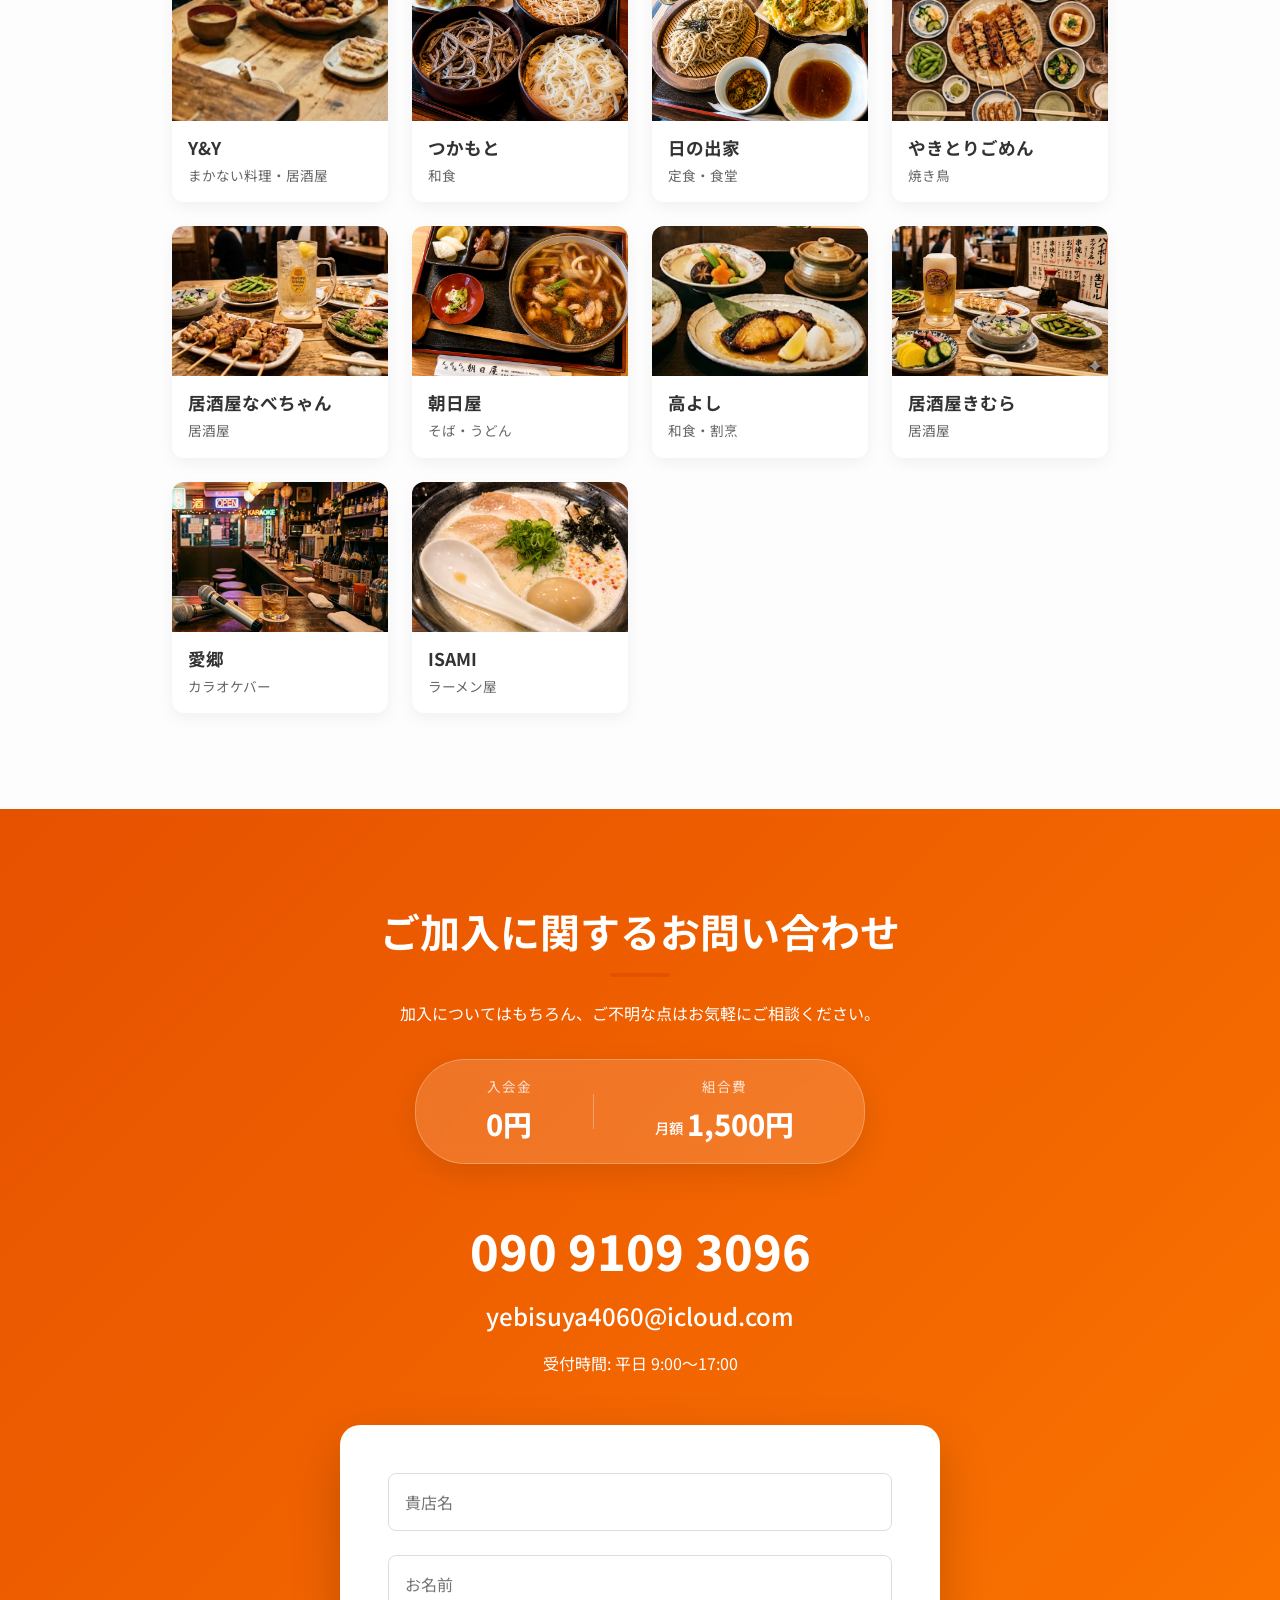
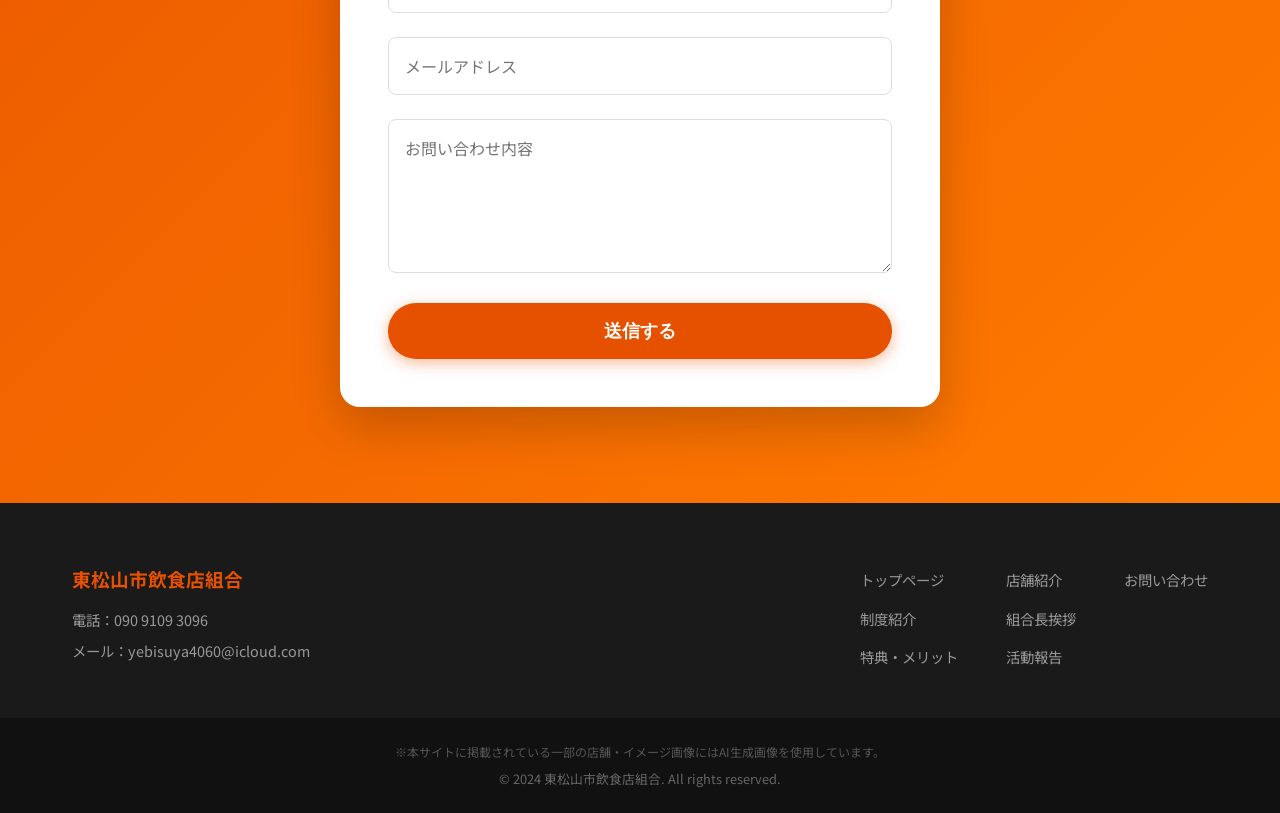
==== commit 8283b173: "Update index.html" ====
--- a/index.html
+++ b/index.html
@@ -5,6 +5,10 @@
     <meta charset="UTF-8">
     <meta name="viewport" content="width=device-width, initial-scale=1.0">
     <title>東松山市飲食店組合 | 飲食店をサポート</title>
+     <title>東松山飲食店組合加盟店</title>
+
+  <meta name="description"
+        content="恵比須屋食堂は東松山飲食店組合加盟の食堂です。定食や地元の味を提供しています。">
     <meta name="description" content="東松山市内の飲食店開業から経営サポートまで、充実した制度とメリットであなたのお店をバックアップする「東松山市飲食店組合」の公式案内ページです。">
     <!-- Google Fonts -->
     <link rel="preconnect" href="https://fonts.googleapis.com">
